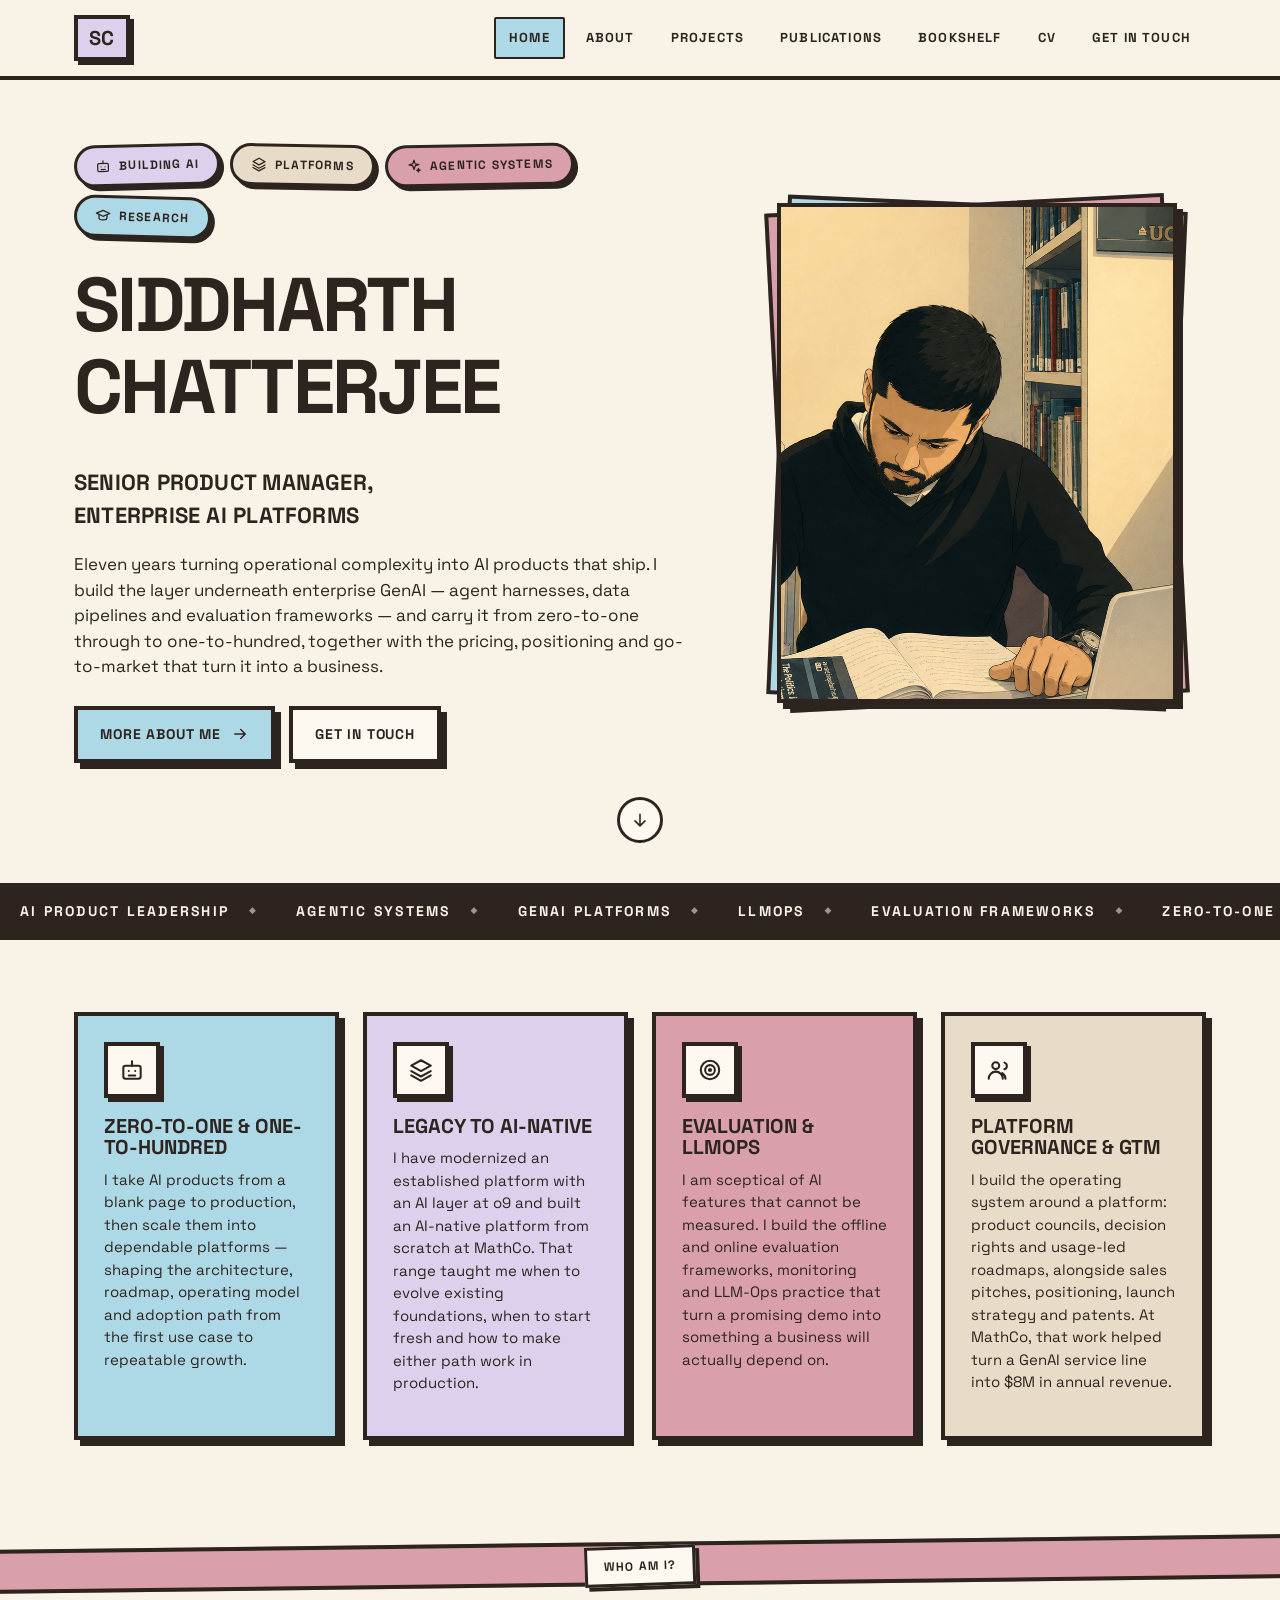
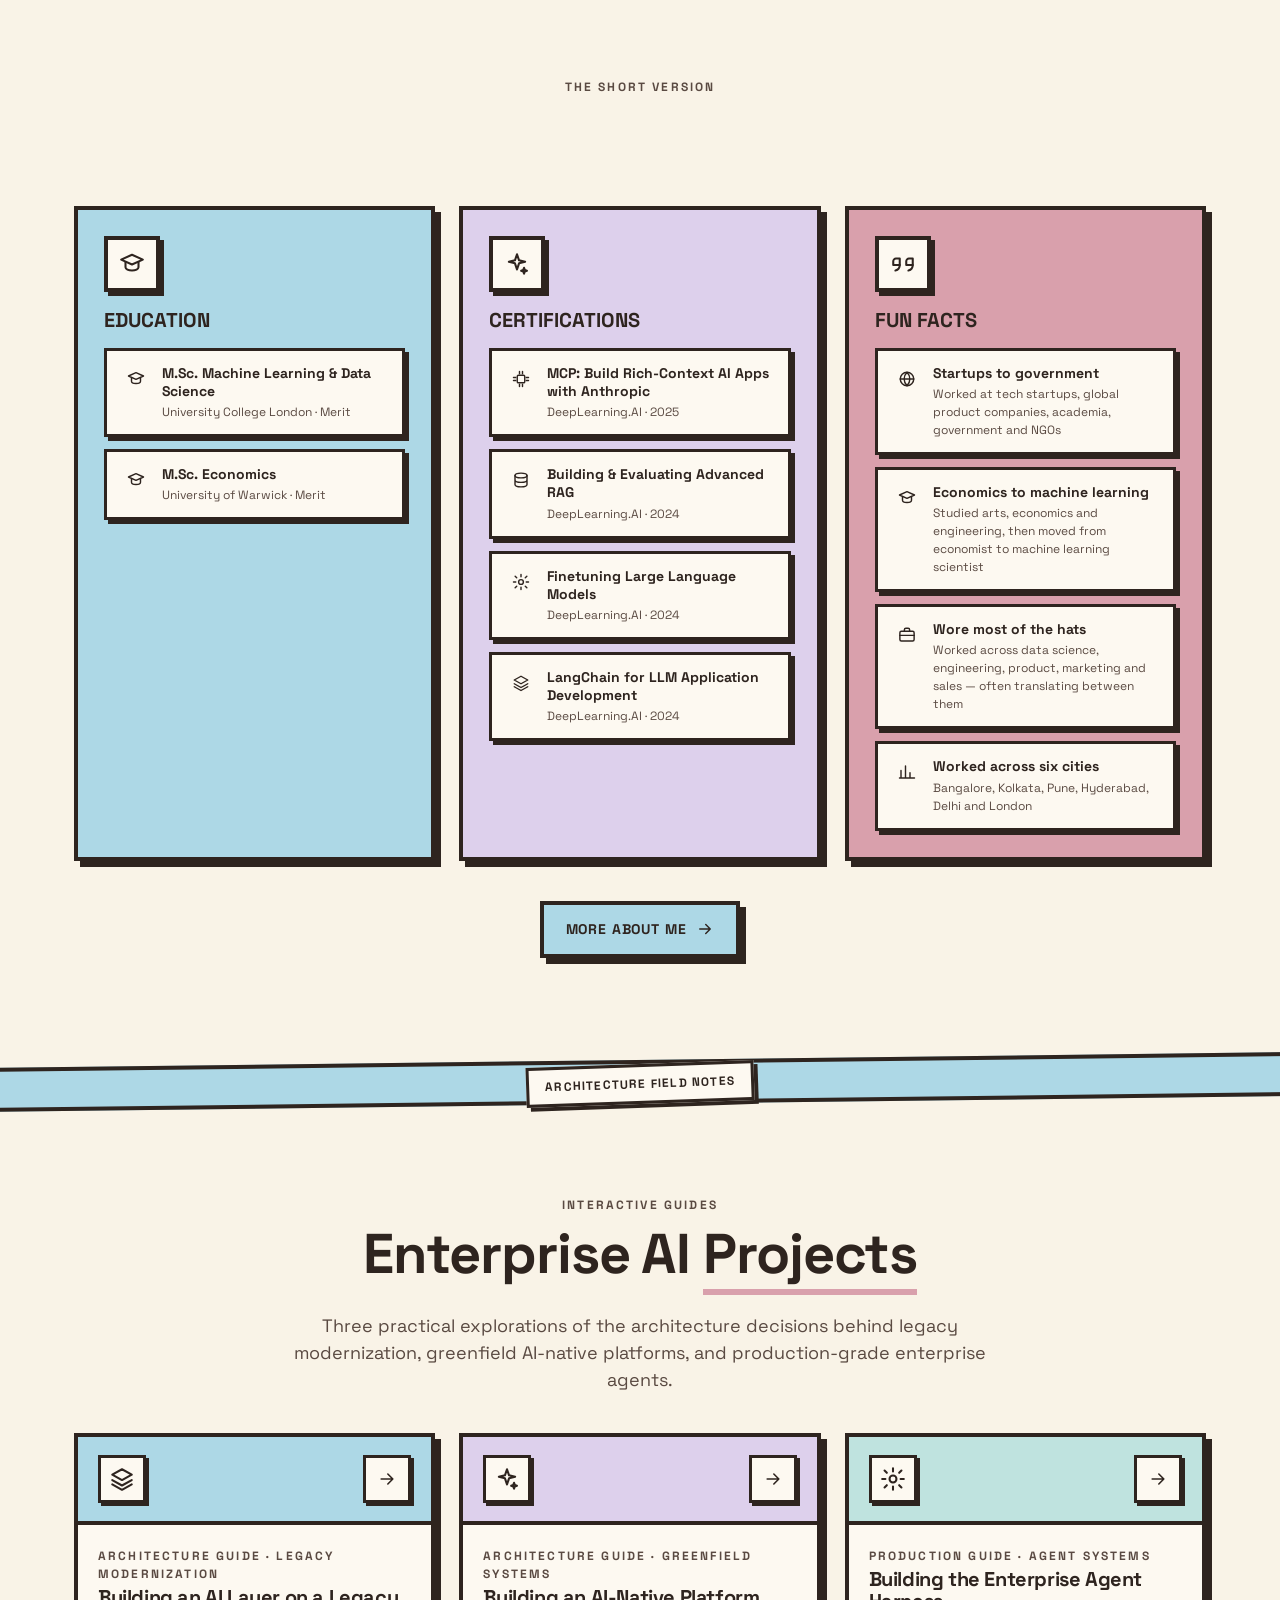
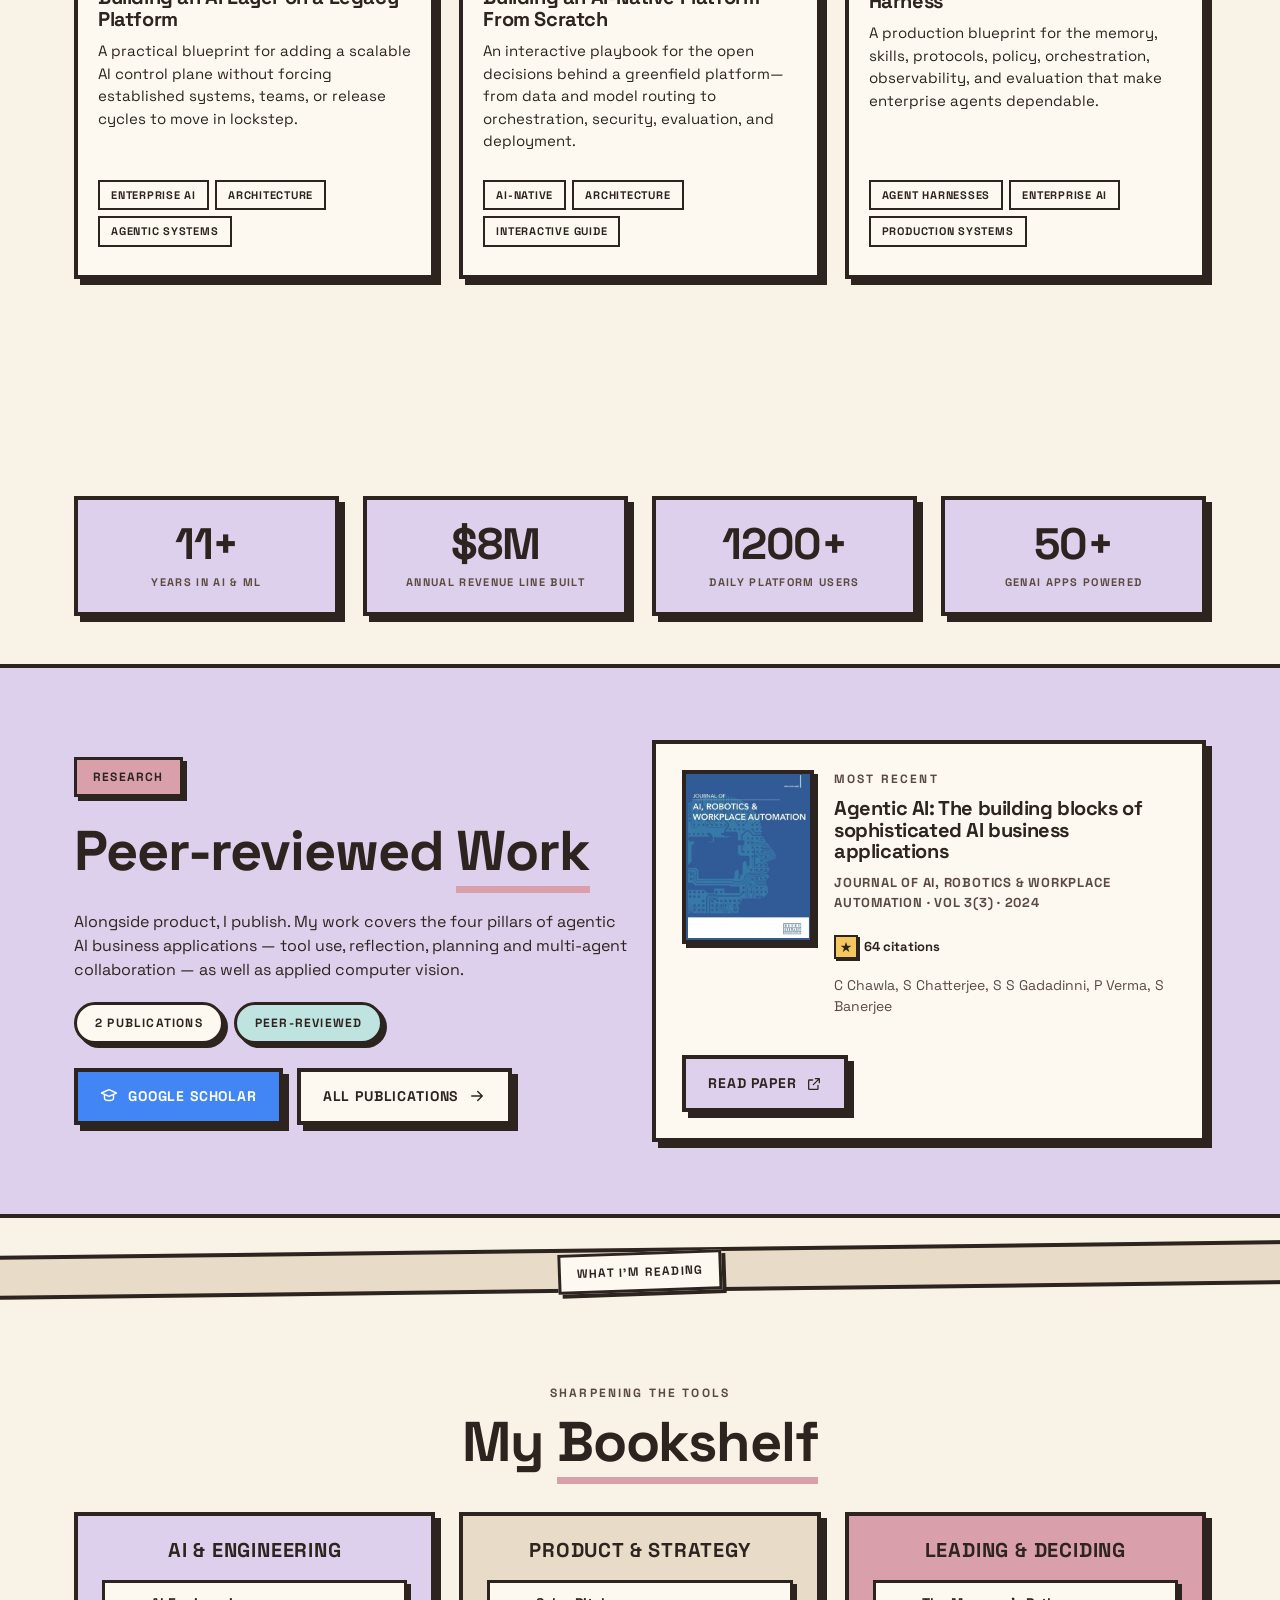
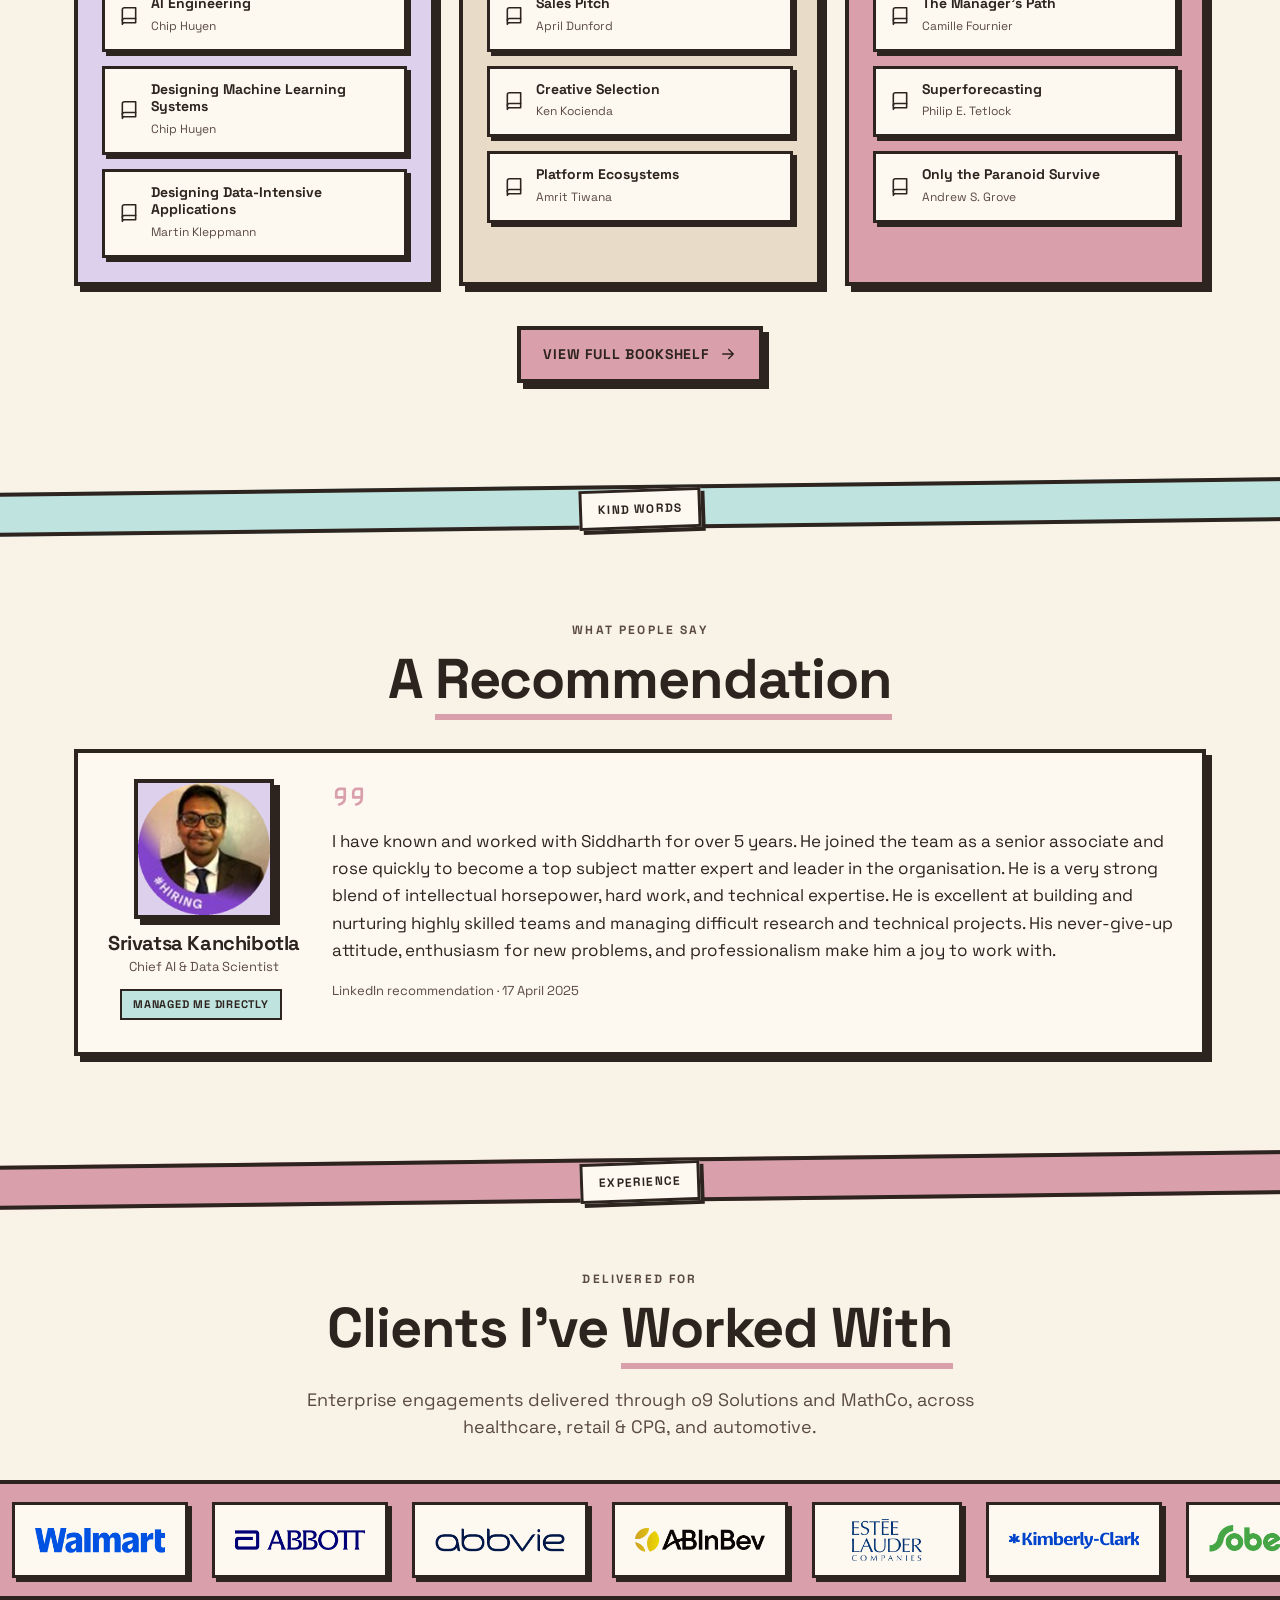
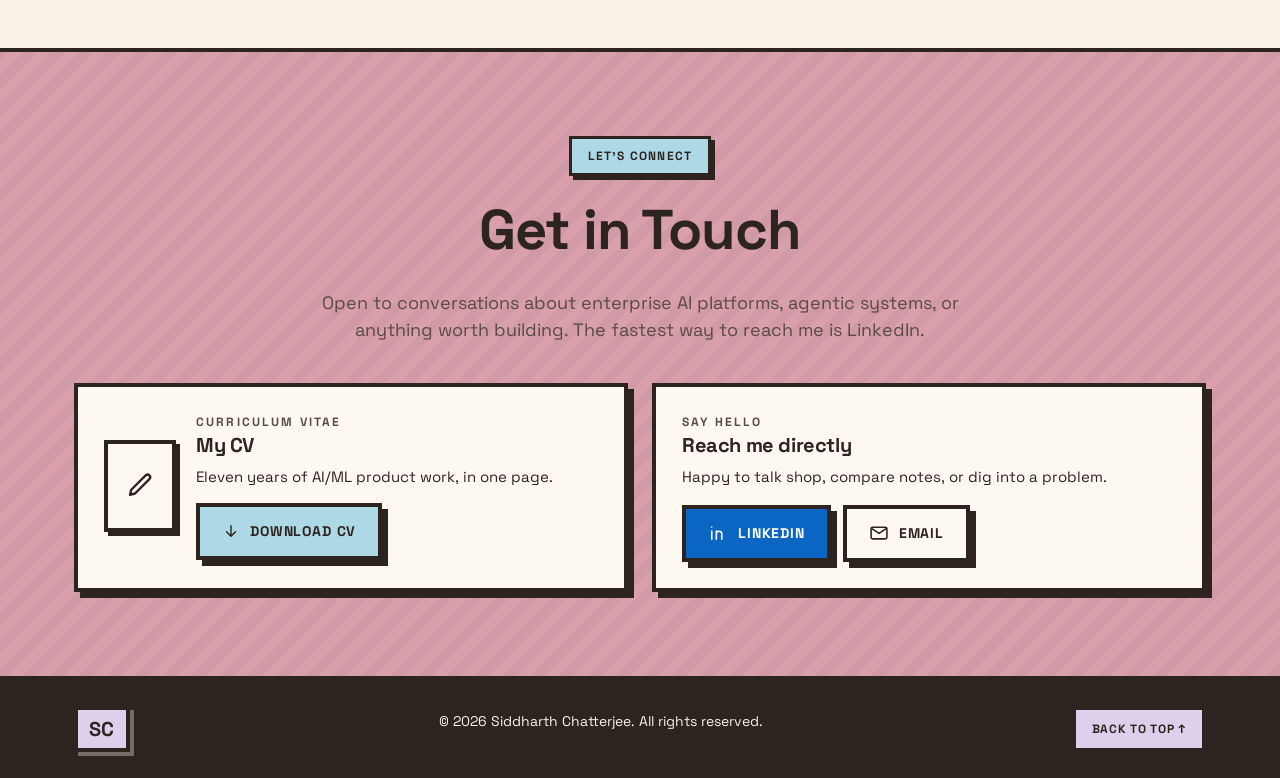
==== index.html @ ebb32935 "Stack focus cards on mobile" ====
<!DOCTYPE html>
<html lang="en">
<head>
<meta charset="utf-8">
<meta name="viewport" content="width=device-width, initial-scale=1">
<title>Siddharth Chatterjee — Senior Product Manager, AI</title>
<meta name="description" content="Senior Product Manager with 11+ years leading AI/ML innovation across healthcare, supply chain, mining and retail. Zero-to-one and one-to-hundred platform delivery.">
<link rel="preconnect" href="https://fonts.googleapis.com">
<link rel="preconnect" href="https://fonts.gstatic.com" crossorigin>
<link href="https://fonts.googleapis.com/css2?family=Space+Grotesk:wght@400;500;700&display=swap" rel="stylesheet">
<link rel="stylesheet" href="assets/css/style.css?v=4">
</head>
<body id="top">
<div data-nav></div>

<main id="main">

  <!-- ============================================================ 1. HERO -->
  <section class="hero wrap">
    <div class="hero__grid">
      <div>
        <div class="hero__pills">
          <span class="pill reveal reveal--left"><i data-icon="bot" data-size="16"></i> Building AI</span>
          <span class="pill reveal reveal--left"><i data-icon="layers" data-size="16"></i> Platforms</span>
          <span class="pill reveal reveal--left"><i data-icon="spark" data-size="16"></i> Agentic Systems</span>
          <span class="pill reveal reveal--left"><i data-icon="cap" data-size="16"></i> Research</span>
        </div>
        <h1 class="h-display reveal">Siddharth<br>Chatterjee</h1>
        <p class="hero__role reveal">
          Senior Product Manager,<br>Enterprise AI Platforms
        </p>
        <p class="hero__summary reveal">
          Eleven years turning operational complexity into AI products that ship. I build the
          layer underneath enterprise GenAI — agent harnesses, data pipelines and evaluation
          frameworks — and carry it from zero-to-one through to one-to-hundred, together with
          the pricing, positioning and go-to-market that turn it into a business.
        </p>
        <div class="hero__cta">
          <a class="btn btn--blue reveal reveal--left" href="about.html">More About Me <i data-icon="arrowRight" data-size="18"></i></a>
          <a class="btn reveal reveal--right" href="#contact">Get in Touch</a>
        </div>
      </div>

      <div class="portrait reveal reveal--zoom">
        <div class="portrait__inner">
          <!-- Drop a photo at assets/img/portrait.jpg and it replaces this panel. -->
          <div class="portrait__fallback" data-portrait="assets/img/portrait.png">
            <b>SC</b>
            <span>Product · AI · Machine Learning</span>
          </div>
        </div>
      </div>
    </div>

    <div class="scroll-cue" aria-hidden="true"><i data-icon="arrowDown" data-size="20"></i></div>
  </section>

  <!-- ================================================ 2. EXPERTISE MARQUEE -->
  <div class="marquee" aria-hidden="true">
    <div class="marquee__track" data-loop>
      <span>AI Product Leadership</span><span>Agentic Systems</span><span>GenAI Platforms</span>
      <span>LLMOps</span><span>Evaluation Frameworks</span><span>Zero-to-One</span>
      <span>Platform Strategy</span><span>Go-To-Market</span><span>Machine Learning</span>
      <span>Enterprise AI</span><span>Team Building</span><span>Applied Research</span>
    </div>
  </div>

  <!-- ================================================== 3. WHAT I FOCUS ON -->
  <section class="section wrap">
    <div class="grid grid-4 focus-grid" id="focus-cards"></div>
  </section>

  <!-- ==================================================== 4. ABOUT PREVIEW -->
  <div class="divider divider--pink">
    <div class="divider__strip"></div>
    <span class="sticker">Who am I?</span>
  </div>

  <section class="section wrap">
    <div class="center mb-4">
      <p class="eyebrow reveal">The short version</p>
      <h2 class="h-1 reveal">My <span class="swash">Background</span></h2>
    </div>
    <div class="grid grid-3" id="about-preview"></div>
    <div class="cta-row mt-4">
      <a class="btn btn--blue reveal" href="about.html">More About Me <i data-icon="arrowRight" data-size="18"></i></a>
    </div>
  </section>

  <!-- ===================================================== 5. FEATURED WORK -->
  <div class="divider divider--blue">
    <div class="divider__strip"></div>
    <span class="sticker">Architecture field notes</span>
  </div>

  <section class="section wrap">
    <div class="center mb-4">
      <p class="eyebrow reveal">Interactive guides</p>
      <h2 class="h-1 reveal">Enterprise AI <span class="swash">Projects</span></h2>
      <p class="lead reveal" style="max-width:58ch;margin-inline:auto">
        Three practical explorations of the architecture decisions behind legacy modernization,
        greenfield AI-native platforms, and production-grade enterprise agents.
      </p>
    </div>
    <div class="grid grid-3" id="project-cards"></div>
    <div class="cta-row mt-4">
      <a class="btn reveal" href="projects.html">View All Projects <i data-icon="arrowRight" data-size="18"></i></a>
    </div>
  </section>

  <!-- ======================================================= 6. KEY METRICS -->
  <section class="section section--tight wrap">
    <div class="grid grid-4" id="metrics"></div>
  </section>

  <!-- ====================================================== 7. PUBLICATIONS -->
  <section class="section panel-lavender" style="border-block:var(--border)">
    <div class="wrap">
      <div class="grid grid-2" style="align-items:center">
        <div>
          <span class="sticker reveal reveal--zoom" style="background:var(--pink)">Research</span>
          <h2 class="h-1 mt-3 reveal">Peer-reviewed <span class="swash">Work</span></h2>
          <p class="reveal">
            Alongside product, I publish. My work covers the four pillars of agentic AI business
            applications — tool use, reflection, planning and multi-agent collaboration — as well
            as applied computer vision.
          </p>
          <div style="display:flex;gap:10px;flex-wrap:wrap;margin:20px 0 24px">
            <span class="pill">2 Publications</span>
            <span class="pill" style="background:var(--aqua)">Peer-reviewed</span>
          </div>
          <div style="display:flex;gap:14px;flex-wrap:wrap">
            <a class="btn btn--scholar reveal reveal--left" data-link="scholar" target="_blank" rel="noopener" href="#">
              <i data-icon="cap" data-size="18"></i> Google Scholar
            </a>
            <a class="btn reveal reveal--right" href="publications.html">All Publications <i data-icon="arrowRight" data-size="18"></i></a>
          </div>
        </div>

        <div class="card reveal reveal--right">
          <div style="display:flex;gap:20px;align-items:flex-start;flex-wrap:wrap">
            <img src="assets/img/publication-agentic-ai.png" loading="lazy"
                 alt="Cover of the Journal of AI, Robotics &amp; Workplace Automation"
                 style="flex:none;width:132px;border:var(--border);box-shadow:var(--shadow-sm)">
            <div style="flex:1;min-width:210px">
              <p class="eyebrow mt-0">Most recent</p>
              <h3 class="h-3">Agentic AI: The building blocks of sophisticated AI business applications</h3>
              <p class="pub__venue">Journal of AI, Robotics &amp; Workplace Automation · Vol 3(3) · 2024</p>
              <a id="agentic-ai-citations" class="pub__citations"
                 data-citations="64"
                 href="https://scholar.google.co.uk/scholar?oi=bibs&amp;hl=en&amp;cites=8375951292462170289"
                 target="_blank" rel="noopener" aria-label="64 citations on Google Scholar">
                <span class="pub__citations-star" aria-hidden="true">&#9733;</span>
                <span class="pub__citations-count">64 citations</span>
              </a>
              <p class="muted mt-2" style="font-size:14px">
                C Chawla, S Chatterjee, S S Gadadinni, P Verma, S Banerjee
              </p>
            </div>
          </div>
          <a class="btn btn--lavender mt-3" href="https://www.ingentaconnect.com/content/hsp/airwa/2024/00000003/00000003/art00001" target="_blank" rel="noopener">
            Read Paper <i data-icon="external" data-size="16"></i>
          </a>
        </div>
      </div>
    </div>
  </section>

  <!-- ======================================================== 8. BOOKSHELF -->
  <div class="divider divider--sand">
    <div class="divider__strip"></div>
    <span class="sticker">What I'm reading</span>
  </div>

  <section class="section wrap">
    <div class="center mb-4">
      <p class="eyebrow reveal">Sharpening the tools</p>
      <h2 class="h-1 reveal">My <span class="swash">Bookshelf</span></h2>
    </div>
    <div class="grid grid-3" id="shelf-preview"></div>
    <div class="cta-row mt-4">
      <a class="btn btn--pink reveal" href="bookshelf.html">View Full Bookshelf <i data-icon="arrowRight" data-size="18"></i></a>
    </div>
  </section>

  <!-- ================================================== 9. RECOMMENDATION -->
  <div class="divider divider--aqua">
    <div class="divider__strip"></div>
    <span class="sticker">Kind words</span>
  </div>

  <section class="section wrap">
    <div class="center mb-4">
      <p class="eyebrow reveal">What people say</p>
      <h2 class="h-1 reveal">A <span class="swash">Recommendation</span></h2>
    </div>

    <div class="card panel-canvas reveal">
      <div class="rec">
        <div class="rec__person">
          <div class="rec__photo">
            <img src="assets/img/srivatsa.png" alt="Srivatsa Kanchibotla" loading="lazy">
          </div>
          <h3 class="h-3" style="margin-bottom:2px">Srivatsa Kanchibotla</h3>
          <p class="muted mt-0" style="font-size:13px">Chief AI &amp; Data Scientist</p>
          <span class="tag" style="background:var(--aqua)">Managed me directly</span>
        </div>

        <div>
          <div class="rec__mark" style="margin-bottom:8px"><i data-icon="quote" data-size="34"></i></div>
          <p class="rec__quote">
            I have known and worked with Siddharth for over 5 years. He joined the team as a senior
            associate and rose quickly to become a top subject matter expert and leader in the
            organisation. He is a very strong blend of intellectual horsepower, hard work, and
            technical expertise. He is excellent at building and nurturing highly skilled teams and
            managing difficult research and technical projects. His never-give-up attitude,
            enthusiasm for new problems, and professionalism make him a joy to work with.
          </p>
          <p class="muted mt-2" style="font-size:13px;margin-bottom:0">
            LinkedIn recommendation · 17 April 2025
          </p>
        </div>
      </div>
    </div>
  </section>

  <!-- ========================================================== 10. CLIENTS -->
  <div class="divider divider--pink">
    <div class="divider__strip"></div>
    <span class="sticker">Experience</span>
  </div>

  <section class="section section--tight">
    <div class="center mb-4 wrap">
      <p class="eyebrow reveal">Delivered for</p>
      <h2 class="h-1 reveal">Clients I've <span class="swash">Worked With</span></h2>
      <p class="lead reveal" style="max-width:56ch;margin-inline:auto">
        Enterprise engagements delivered through o9 Solutions and MathCo, across healthcare,
        retail &amp; CPG, and automotive.
      </p>
    </div>

    <div class="brand-band brand-band--pink brand-band--rev">
      <div class="brand-band__track" id="clients-a" data-loop></div>
    </div>
  </section>

</main>

<div data-contact></div>
<div data-footer></div>

<script src="assets/js/data.js"></script>
<script src="assets/js/site.js"></script>
<script src="assets/js/home.js?v=3"></script>
</body>
</html>
---- assets/css/style.css ----
/* ============================================================================
   SIDDHARTH CHATTERJEE — personal site
   Design language: warm editorial neo-brutalism.
   4px borders, hard offset shadows, pastel panels, Space Grotesk.
   ========================================================================= */

/* ---------------------------------------------------------------- tokens */
:root {
  --canvas:    #F9F3E7;
  --canvas-2:  #FDF9F1;
  --ink:       #2E241F;
  --ink-soft:  #5A4A42;
  --blue:      #ADD8E6;
  --pink:      #D9A0AC;
  --lavender:  #DDD0EC;
  --aqua:      #BFE3DF;
  --sand:      #E8DCC8;
  --linkedin:  #0A66C2;
  --scholar:   #4285F4;
  --github:    #24292F;

  --bd:        4px;
  --border:    var(--bd) solid var(--ink);
  --shadow:    6px 6px 0 var(--ink);
  --shadow-sm: 4px 4px 0 var(--ink);
  --shadow-lg: 10px 10px 0 var(--ink);

  --nav-h:     80px;
  --wrap:      1180px;
  --ease:      cubic-bezier(0.2, 0.8, 0.3, 1);
}

/* ------------------------------------------------------------------ base */
*, *::before, *::after { box-sizing: border-box; }

html { scroll-behavior: smooth; scroll-padding-top: calc(var(--nav-h) + 16px); }

body {
  margin: 0;
  background: var(--canvas);
  color: var(--ink);
  font-family: "Space Grotesk", "Segoe UI", system-ui, -apple-system, sans-serif;
  font-size: 16px;
  line-height: 1.5;
  -webkit-font-smoothing: antialiased;
  overflow-x: hidden;
}

h1, h2, h3, h4 { margin: 0 0 .5em; line-height: 1.08; letter-spacing: -0.02em; }
p  { margin: 0 0 1em; }
a  { color: inherit; }
img { max-width: 100%; display: block; }
ul { margin: 0; padding-left: 1.15em; }
li { margin-bottom: .45em; }

.wrap { max-width: var(--wrap); margin-inline: auto; padding-inline: 24px; }
.section { padding-block: 72px; position: relative; }
.section--tight { padding-block: 48px; }

.skip-link {
  position: absolute; left: 16px; top: -80px; z-index: 200;
  background: var(--blue); border: var(--border); box-shadow: var(--shadow-sm);
  padding: 10px 18px; font-weight: 700; text-decoration: none;
  transition: top .2s var(--ease);
}
.skip-link:focus { top: 12px; }

:focus-visible { outline: 3px solid var(--ink); outline-offset: 3px; }

/* --------------------------------------------------------------- surfaces
   Doubled selectors (.panel-x.panel-x) so these win against component rules
   like `.card`, which are declared later in the file with equal specificity. */
.panel-blue.panel-blue         { background: var(--blue); }
.panel-pink.panel-pink         { background: var(--pink); }
.panel-lavender.panel-lavender { background: var(--lavender); }
.panel-aqua.panel-aqua         { background: var(--aqua); }
.panel-sand.panel-sand         { background: var(--sand); }
.panel-canvas.panel-canvas     { background: var(--canvas-2); }
.panel-ink.panel-ink           { background: var(--ink); color: var(--canvas); }

/* full-bleed tinted bands */
.band { position: relative; }
.band::before {
  content: ""; position: absolute; inset: 0; z-index: -1;
}

/* ------------------------------------------------------------------- nav */
.nav {
  position: fixed; inset: 0 0 auto 0; z-index: 100;
  height: var(--nav-h);
  background: var(--canvas);
  border-bottom: var(--border);
  display: flex; align-items: center;
}
.nav__inner {
  max-width: var(--wrap); margin-inline: auto; padding-inline: 24px;
  width: 100%; display: flex; align-items: center; justify-content: space-between; gap: 24px;
}
.monogram {
  display: grid; place-items: center;
  width: 56px; height: 46px; flex: none;
  background: var(--lavender); border: var(--border); box-shadow: var(--shadow-sm);
  font-weight: 700; font-size: 20px; letter-spacing: .04em; text-decoration: none;
  transition: transform .15s var(--ease), box-shadow .15s var(--ease);
}
.monogram:hover { transform: translate(-2px, -2px); box-shadow: 7px 7px 0 var(--ink); }

.nav__links { display: flex; align-items: center; gap: 6px; }
.nav__links a {
  text-decoration: none; font-size: 13px; font-weight: 700;
  letter-spacing: .09em; text-transform: uppercase;
  padding: 9px 13px; border: 2px solid transparent; border-radius: 2px;
  transition: background .15s var(--ease), border-color .15s var(--ease);
  white-space: nowrap;
}
.nav__links a:hover,
.nav__links a[aria-current="page"] { background: var(--blue); border-color: var(--ink); }

.nav__toggle {
  display: none; align-items: center; gap: 8px;
  background: var(--canvas); border: var(--border); box-shadow: var(--shadow-sm);
  font: inherit; font-weight: 700; font-size: 12px; letter-spacing: .08em;
  text-transform: uppercase; padding: 10px 14px; cursor: pointer;
}
.nav__toggle:active { transform: translate(2px, 2px); box-shadow: none; }

.nav__drawer {
  display: none;
  position: fixed; top: var(--nav-h); left: 0; right: 0; z-index: 99;
  background: var(--canvas); border-bottom: var(--border);
  padding: 12px 24px 20px;
}
.nav__drawer.is-open { display: block; }
.nav__drawer a {
  display: block; text-decoration: none; font-weight: 700; font-size: 15px;
  letter-spacing: .08em; text-transform: uppercase;
  padding: 13px 12px; border-bottom: 2px solid rgba(46,36,31,.15);
}
.nav__drawer a:last-child { border-bottom: 0; }

body { padding-top: var(--nav-h); }

/* -------------------------------------------------------------- components */

/* Brutal card */
.card {
  background: var(--canvas-2);
  border: var(--border);
  box-shadow: var(--shadow);
  padding: 26px;
  transition: transform .18s var(--ease), box-shadow .18s var(--ease);
}
a.card, .card--link { text-decoration: none; display: block; }
.card--hover:hover, a.card:hover {
  transform: translate(-3px, -3px);
  box-shadow: var(--shadow-lg);
}

/* Brutal button */
.btn {
  display: inline-flex; align-items: center; gap: 10px;
  font: inherit; font-weight: 700; font-size: 14px;
  letter-spacing: .06em; text-transform: uppercase; text-decoration: none;
  padding: 14px 22px; cursor: pointer;
  background: var(--canvas-2); color: var(--ink);
  border: var(--border); box-shadow: var(--shadow);
  transition: transform .15s var(--ease), box-shadow .15s var(--ease), gap .15s var(--ease);
}
.btn:hover  { transform: translate(-3px, -3px); box-shadow: var(--shadow-lg); gap: 16px; }
.btn:active { transform: translate(3px, 3px);  box-shadow: none; }
.btn--blue     { background: var(--blue); }
.btn--pink     { background: var(--pink); }
.btn--lavender { background: var(--lavender); }
.btn--aqua     { background: var(--aqua); }
.btn--linkedin { background: var(--linkedin); color: #fff; }
.btn--scholar  { background: var(--scholar);  color: #fff; }
.btn--ink      { background: var(--ink);      color: var(--canvas); }
.btn--sq { padding: 14px; }

/* Sticker / pill */
.pill {
  display: inline-flex; align-items: center; gap: 8px;
  padding: 9px 18px; border-radius: 999px;
  background: var(--canvas-2); border: 3px solid var(--ink);
  box-shadow: var(--shadow-sm);
  font-size: 12px; font-weight: 700; letter-spacing: .1em; text-transform: uppercase;
}
.sticker {
  display: inline-flex; align-items: center; gap: 8px;
  padding: 8px 16px;
  background: var(--blue); border: 3px solid var(--ink); box-shadow: var(--shadow-sm);
  font-size: 12px; font-weight: 700; letter-spacing: .1em; text-transform: uppercase;
  transform: rotate(-2deg);
}

/* Tag */
.tag {
  display: inline-block; padding: 5px 11px; margin: 0 6px 6px 0;
  background: var(--canvas-2); border: 2px solid var(--ink);
  font-size: 11px; font-weight: 700; letter-spacing: .07em; text-transform: uppercase;
}

/* Eyebrow + section heading */
.eyebrow {
  font-size: 12px; font-weight: 700; letter-spacing: .18em;
  text-transform: uppercase; color: var(--ink-soft); margin-bottom: 10px;
}
.h-display { font-size: clamp(38px, 7vw, 76px); font-weight: 700; text-transform: uppercase; letter-spacing: -0.035em; }
.h-1 { font-size: clamp(34px, 5.4vw, 56px); font-weight: 700; }
.h-2 { font-size: clamp(26px, 3.6vw, 40px); font-weight: 700; }
.h-3 { font-size: 20px; font-weight: 700; }
.lead { font-size: 18px; color: var(--ink-soft); }

.swash { position: relative; display: inline; }
.swash::after {
  content: ""; position: absolute; left: 0; right: 0; bottom: -.12em; height: .12em;
  background: var(--pink);
}

/* Numbered section header, e.g. [01] Who I Am */
.numbered { display: flex; align-items: center; gap: 16px; margin-bottom: 22px; }
.numbered__n {
  display: grid; place-items: center; flex: none;
  width: 60px; height: 54px;
  background: var(--blue); border: var(--border); box-shadow: var(--shadow-sm);
  font-size: 24px; font-weight: 700;
}

/* Icon tile */
.icon-tile {
  display: grid; place-items: center; flex: none;
  width: 56px; height: 56px; margin-bottom: 18px;
  background: var(--canvas-2); border: var(--border); box-shadow: var(--shadow-sm);
}
.icon-tile svg { width: 26px; height: 26px; }

/* Metric tile */
.metric {
  text-align: center; padding: 22px 16px;
  background: var(--lavender); border: var(--border); box-shadow: var(--shadow);
}
.metric__n { font-size: clamp(30px, 4vw, 44px); font-weight: 700; line-height: 1; letter-spacing: -.03em; }
.metric__l { margin-top: 8px; font-size: 11px; font-weight: 700; letter-spacing: .12em; text-transform: uppercase; color: var(--ink-soft); }

/* Divider band with centred sticker */
.divider { position: relative; height: 78px; margin-block: 8px; }
.divider__strip {
  position: absolute; left: -4%; right: -4%; top: 22px; height: 44px;
  background: var(--pink); border-block: var(--border);
  transform: rotate(-0.7deg);
}
.divider--blue     .divider__strip { background: var(--blue); }
.divider--lavender .divider__strip { background: var(--lavender); }
.divider--aqua     .divider__strip { background: var(--aqua); }
.divider--sand     .divider__strip { background: var(--sand); }
.divider .sticker {
  position: absolute; left: 50%; top: 26px; transform: translateX(-50%) rotate(-2deg);
  background: var(--canvas-2); white-space: nowrap;
}

/* Grids. `min-width: 0` lets 1fr tracks shrink below their content's
   min-content width, which is what stops long titles forcing a sideways
   scrollbar on narrow screens. */
.grid { display: grid; gap: 24px; }
.grid > *, .shelf-grid > * { min-width: 0; }
.grid-2 { grid-template-columns: repeat(2, 1fr); }
.grid-3 { grid-template-columns: repeat(3, 1fr); }
.grid-4 { grid-template-columns: repeat(4, 1fr); }
.grid-5 { grid-template-columns: repeat(5, 1fr); }

/* Page-top banner used on inner pages */
.page-banner {
  background: var(--blue); border: var(--border); box-shadow: var(--shadow);
  padding: 34px 34px 38px;
}
.back-link {
  display: inline-flex; align-items: center; gap: 9px;
  text-decoration: none; font-weight: 700; font-size: 14px;
  margin-bottom: 22px;
}
.back-link:hover { text-decoration: underline; }

/* ---------------------------------------------------------------- marquee */
.marquee {
  overflow: hidden; border-block: var(--border);
  background: var(--ink); color: var(--canvas);
  padding-block: 14px;
}
.marquee__track { display: flex; width: max-content; animation: marquee 34s linear infinite; }
.marquee__track > span {
  display: inline-flex; align-items: center; gap: 20px;
  padding-inline: 20px; white-space: nowrap;
  font-size: 14px; font-weight: 700; letter-spacing: .16em; text-transform: uppercase;
}
.marquee__track > span::after { content: "◆"; font-size: 9px; opacity: .55; letter-spacing: 0; }

.brand-row { overflow: hidden; padding-block: 10px; }
.brand-row__track { display: flex; width: max-content; animation: marquee 42s linear infinite; }
.brand-row--rev .brand-row__track { animation-direction: reverse; }
.brand-row__track > span {
  padding-inline: 26px; white-space: nowrap;
  font-size: clamp(30px, 5vw, 58px); font-weight: 700; letter-spacing: -.03em;
  color: rgba(46, 36, 31, .28);
  transition: color .2s var(--ease);
}
.brand-row__track > span:hover { color: var(--ink); }

@keyframes marquee { from { transform: translateX(0); } to { transform: translateX(-50%); } }
@keyframes float   { 0%,100% { transform: translateY(0); } 50% { transform: translateY(-10px); } }
@keyframes wiggle  { 0%,100% { transform: rotate(-3deg); } 50% { transform: rotate(3deg); } }

.is-floating { animation: float 3.2s ease-in-out infinite; }
.is-wiggling { animation: wiggle 2.6s ease-in-out infinite; }

/* ------------------------------------------------------------ scroll reveal */
.reveal { opacity: 0; transform: translateY(30px); transition: opacity .6s var(--ease), transform .6s var(--ease); }
.reveal--left  { transform: translateX(-30px); }
.reveal--right { transform: translateX(30px); }
.reveal--zoom  { transform: scale(.86); }
.reveal.is-in  { opacity: 1; transform: none; }

@media (prefers-reduced-motion: reduce) {
  .reveal { opacity: 1; transform: none; transition: none; }
  .marquee__track, .brand-row__track, .is-floating, .is-wiggling { animation: none; }
  html { scroll-behavior: auto; }
}

/* ------------------------------------------------------------------- hero */
.hero { padding-block: 64px 40px; position: relative; }
.hero__grid { display: grid; grid-template-columns: 1.15fr .85fr; gap: 56px; align-items: center; }
.hero__pills { display: flex; flex-wrap: wrap; gap: 10px; margin-bottom: 26px; }
.hero__pills .pill:nth-child(1) { background: var(--lavender); transform: rotate(-1.5deg); }
.hero__pills .pill:nth-child(2) { background: var(--sand);     transform: rotate(1deg); }
.hero__pills .pill:nth-child(3) { background: var(--pink);     transform: rotate(-1deg); }
.hero__pills .pill:nth-child(4) { background: var(--blue);     transform: rotate(1.5deg); }
.hero__role {
  font-size: clamp(16px, 2.1vw, 22px); font-weight: 700;
  letter-spacing: .01em; text-transform: uppercase; margin: 4px 0 20px;
}
.hero__summary { font-size: 17px; max-width: 56ch; }
.hero__cta { display: flex; flex-wrap: wrap; gap: 14px; margin-top: 26px; }

/* layered portrait frame */
.portrait { position: relative; max-width: 400px; margin-inline: auto; width: 100%; }
.portrait::before,
.portrait::after {
  content: ""; position: absolute; inset: 0; border: var(--border);
}
.portrait::before { background: var(--pink); transform: rotate(-3deg); }
.portrait::after  { background: var(--blue); transform: rotate(2.5deg); }
.portrait__inner {
  position: relative; z-index: 1;
  border: var(--border); box-shadow: var(--shadow);
  background: var(--canvas-2); overflow: hidden;
  aspect-ratio: 4 / 5;
}
.portrait__inner img { width: 100%; height: 100%; object-fit: cover; }
.portrait--sm { max-width: 240px; }

.about-hero { grid-template-columns: 1.4fr .6fr; align-items: center; }
@media (max-width: 700px) {
  .about-hero { grid-template-columns: 1fr; }
  .about-hero .portrait--sm { order: -1; }
}
.portrait__fallback {
  position: absolute; inset: 0; display: grid; place-content: center; text-align: center; gap: 6px;
  background:
    repeating-linear-gradient(45deg, rgba(46,36,31,.045) 0 12px, transparent 12px 24px),
    var(--canvas-2);
}
.portrait__fallback b { font-size: clamp(64px, 12vw, 104px); letter-spacing: -.05em; line-height: .9; }
.portrait__fallback span { font-size: 11px; font-weight: 700; letter-spacing: .22em; text-transform: uppercase; color: var(--ink-soft); }

.scroll-cue {
  display: grid; place-items: center; width: 46px; height: 46px; margin: 34px auto 0;
  border: 3px solid var(--ink); border-radius: 50%; background: var(--canvas-2);
  animation: float 2.4s ease-in-out infinite;
}

/* --------------------------------------------------------------- timeline */
.timeline { border: var(--border); box-shadow: var(--shadow); background: var(--canvas-2); }
.tl-item + .tl-item { border-top: var(--border); }
.tl-head {
  width: 100%; display: flex; align-items: center; justify-content: space-between; gap: 16px;
  background: transparent; border: 0; cursor: pointer; font: inherit; text-align: left;
  padding: 20px 24px;
  transition: background .15s var(--ease);
}
.tl-head:hover { background: var(--sand); }
.tl-head__year { font-size: 20px; font-weight: 700; letter-spacing: -.01em; }
.tl-head__role { font-size: 13px; font-weight: 700; letter-spacing: .08em; text-transform: uppercase; color: var(--ink-soft); }
.tl-head__chev { transition: transform .25s var(--ease); flex: none; }
.tl-head[aria-expanded="true"] { background: var(--blue); }
.tl-head[aria-expanded="true"] .tl-head__chev { transform: rotate(180deg); }
.tl-body { display: none; padding: 4px 24px 24px; }
.tl-body.is-open { display: block; }
.tl-body ul { padding-left: 1.1em; }

/* Boxed timeline events inside an expanded period — a connecting line with a
   dot per entry, each entry rendered as its own bordered card. */
.tl-events {
  list-style: none; margin: 6px 0 0; padding-left: 30px;
  position: relative;
}
.tl-events::before {
  content: ""; position: absolute; left: 9px; top: 6px; bottom: 6px; width: 2px;
  background: rgba(46, 36, 31, .22);
}
.tl-event { position: relative; margin-bottom: 14px; }
.tl-event:last-child { margin-bottom: 0; }
.tl-event::before {
  content: ""; position: absolute; left: -30px; top: 24px;
  width: 12px; height: 12px; border-radius: 50%;
  background: var(--ink); border: 3px solid var(--canvas-2);
  box-shadow: 0 0 0 2px var(--ink);
}
.tl-event__box {
  display: flex; align-items: flex-start; gap: 14px;
  background: var(--canvas-2); border: var(--border); box-shadow: var(--shadow-sm);
  padding: 14px 18px;
  transition: transform .15s var(--ease), box-shadow .15s var(--ease);
}
.tl-event__box:hover { transform: translate(-2px, -2px); box-shadow: var(--shadow); }
.tl-event__icon {
  display: grid; place-items: center; flex: none;
  width: 34px; height: 34px;
  background: var(--blue); border: 2px solid var(--ink);
}
.tl-event__icon svg { width: 18px; height: 18px; }
.tl-event__text { font-size: 15px; padding-top: 4px; }

@media (max-width: 620px) {
  .tl-events { padding-left: 24px; }
  .tl-event::before { left: -24px; }
  .tl-event__box { padding: 12px 14px; gap: 10px; }
}

/* -------------------------------------------------------------- bookshelf */
.shelf-grid { display: grid; grid-template-columns: repeat(5, 1fr); gap: 22px; }
.book {
  display: block; text-decoration: none;
  border: var(--border); box-shadow: var(--shadow-sm); background: var(--canvas-2);
  transition: transform .18s var(--ease), box-shadow .18s var(--ease);
}
.book:hover { transform: translate(-3px, -3px); box-shadow: var(--shadow); }
.book__cover { position: relative; aspect-ratio: 2 / 3; border-bottom: var(--border); overflow: hidden; }
/* The cover image overlays the typographic fallback; if it 404s it is removed
   from the DOM and the fallback shows through. */
.book__cover img { position: absolute; inset: 0; z-index: 1; width: 100%; height: 100%; object-fit: cover; }
.book__cover--fallback {
  display: grid; align-content: space-between; gap: 8px; padding: 16px;
  background: linear-gradient(160deg, var(--lavender), var(--blue));
}
.book__cover--fallback .bt { font-size: 15px; font-weight: 700; line-height: 1.2; }
.book__cover--fallback .ba { font-size: 11px; font-weight: 700; letter-spacing: .1em; text-transform: uppercase; opacity: .7; }
.book__meta { padding: 12px 14px; background: var(--canvas-2); }
.book__meta b { display: block; font-size: 13px; line-height: 1.3; }
.book__meta span { display: block; margin-top: 3px; font-size: 12px; color: var(--ink-soft); }

/* homepage bookshelf preview */
.shelf-col { border: var(--border); box-shadow: var(--shadow); padding: 24px; }
.shelf-col h3 { text-align: center; text-transform: uppercase; letter-spacing: .04em; font-size: 20px; margin-bottom: 18px; }
.shelf-row {
  display: flex; align-items: center; gap: 12px;
  background: var(--canvas-2); border: 3px solid var(--ink); box-shadow: var(--shadow-sm);
  padding: 12px 14px; margin-bottom: 14px;
}
.shelf-row:last-child { margin-bottom: 0; }
.shelf-row b { display: block; font-size: 14px; line-height: 1.25; }
.shelf-row span { font-size: 12px; color: var(--ink-soft); }
.shelf-row svg { flex: none; }

/* ------------------------------------------------------------ publications */
.pub {
  display: grid; grid-template-columns: 64px 1fr; gap: 20px; align-items: start;
}
.pub__year {
  display: grid; place-items: center; height: 56px;
  background: var(--aqua); border: var(--border); box-shadow: var(--shadow-sm);
  font-size: 15px; font-weight: 700;
}
.pub--with-cover { grid-template-columns: 132px 1fr; }
.pub__cover {
  width: 132px; border: var(--border); box-shadow: var(--shadow-sm);
}
.pub__venue { font-size: 13px; font-weight: 700; letter-spacing: .06em; text-transform: uppercase; color: var(--ink-soft); }
.pub__citations {
  display: inline-flex; align-items: center; gap: 6px; margin-top: 10px;
  color: var(--ink); font-size: 13px; font-weight: 700; text-decoration: none;
}
.pub__citations-star {
  display: grid; place-items: center; width: 24px; height: 24px;
  border: 2px solid var(--ink); background: #f3c95f; box-shadow: 2px 2px 0 var(--ink);
  font-size: 14px; line-height: 1;
}
.pub__citations:hover .pub__citations-count { text-decoration: underline; text-underline-offset: 3px; }

/* ------------------------------------------------- background mini-cards */
/* Each fact is its own bordered sub-card rather than a bullet in a list. */
.mini {
  display: flex; align-items: flex-start; gap: 12px;
  background: var(--canvas-2); border: 3px solid var(--ink); box-shadow: var(--shadow-sm);
  padding: 13px 15px; margin-bottom: 12px;
  transition: transform .15s var(--ease), box-shadow .15s var(--ease);
}
.mini:last-child { margin-bottom: 0; }
.mini:hover { transform: translate(-2px, -2px); box-shadow: var(--shadow); }
.mini__icon { flex: none; display: grid; place-items: center; width: 28px; height: 28px; margin-top: 1px; }
.mini__body { min-width: 0; }
.mini__body b { display: block; font-size: 14px; line-height: 1.3; }
.mini__body span { display: block; margin-top: 3px; font-size: 12px; color: var(--ink-soft); }

/* ------------------------------------------------- project card w/ header */
.proj {
  display: flex; flex-direction: column; text-decoration: none;
  background: var(--canvas-2); border: var(--border); box-shadow: var(--shadow);
  transition: transform .18s var(--ease), box-shadow .18s var(--ease);
}
.proj:hover { transform: translate(-3px, -3px); box-shadow: var(--shadow-lg); }
.proj__head {
  display: flex; align-items: center; justify-content: space-between; gap: 16px;
  padding: 18px 20px; border-bottom: var(--border);
}
.proj__head .icon-tile,
.proj__head .arrow-tile {
  margin-bottom: 0; width: 48px; height: 48px;
  background: var(--canvas-2); border: 3px solid var(--ink); box-shadow: 3px 3px 0 var(--ink);
}
.proj__head .arrow-tile { display: grid; place-items: center; flex: none; }
.proj:hover .arrow-tile { transform: translate(2px, 0); }
.arrow-tile { transition: transform .18s var(--ease); }
.proj__body { padding: 22px 20px; flex: 1; display: flex; flex-direction: column; }
.proj__body h3 { transition: text-decoration-color .15s var(--ease); }
.proj:hover .proj__body h3 { text-decoration: underline; text-underline-offset: 4px; }
.proj__tags { margin-top: auto; padding-top: 12px; }

/* ---------------------------------------------------------- brands band */
.brand-band { border-block: var(--border); padding-block: 18px; overflow: hidden; }
.brand-band--pink     { background: var(--pink); }
.brand-band--sand     { background: var(--sand); }
.brand-band__track { display: flex; width: max-content; align-items: center; animation: marquee 46s linear infinite; }
.brand-band--rev .brand-band__track { animation-direction: reverse; }
.brand-logo {
  display: flex; align-items: center; justify-content: center; gap: 10px;
  flex: none; margin-inline: 12px; padding: 12px 20px; height: 76px; min-width: 150px;
  background: var(--canvas-2); border: 3px solid var(--ink); box-shadow: var(--shadow-sm);
}
.brand-logo img { max-height: 42px; max-width: 130px; width: auto; height: auto; object-fit: contain; }
.brand-logo span {
  font-size: 16px; font-weight: 700; letter-spacing: .02em; text-align: center;
  text-transform: uppercase; line-height: 1.15;
}

/* ------------------------------------------------------- recommendation */
.rec { display: grid; grid-template-columns: 200px 1fr; gap: 28px; align-items: start; }
.rec__person { text-align: center; }
.rec__photo {
  width: 140px; height: 140px; margin: 0 auto 14px;
  border: var(--border); box-shadow: var(--shadow); overflow: hidden;
  background: var(--lavender);
}
.rec__photo img { width: 100%; height: 100%; object-fit: cover; }
.rec__quote { font-size: 17px; line-height: 1.6; }
.rec__mark { color: var(--pink); }

/* --------------------------------------------------------------- CV card */
.cv-card { display: flex; align-items: center; gap: 20px; flex-wrap: wrap; text-align: left; }
.cv-card__doc {
  flex: none; display: grid; place-items: center; width: 72px; height: 92px;
  background: var(--canvas-2); border: var(--border); box-shadow: var(--shadow-sm);
}

/* --------------------------------------------------------------- contact */
.contact {
  border-top: var(--border);
  background:
    repeating-linear-gradient(-45deg, rgba(46,36,31,.05) 0 10px, transparent 10px 20px),
    var(--pink);
  text-align: center; padding-block: 84px;
}
.contact__actions { display: flex; flex-wrap: wrap; align-items: center; justify-content: center; gap: 16px; margin-top: 30px; }

/* ---------------------------------------------------------------- footer */
.footer {
  background: var(--ink); color: var(--canvas);
  border-top: var(--border);
  padding-block: 26px;
}
.footer__inner { display: flex; align-items: center; justify-content: space-between; gap: 20px; flex-wrap: wrap; }
.footer .monogram { background: var(--lavender); color: var(--ink); box-shadow: 4px 4px 0 rgba(249,243,231,.35); }
.footer__note { font-size: 14px; }
.footer a.btn { padding: 10px 16px; font-size: 12px; }

/* ------------------------------------------------------------- utilities */
.center { text-align: center; }
.mt-0 { margin-top: 0; }
.mt-2 { margin-top: 16px; }
.mt-3 { margin-top: 24px; }
.mt-4 { margin-top: 40px; }
.mb-3 { margin-bottom: 24px; }
.mb-4 { margin-bottom: 40px; }
.muted { color: var(--ink-soft); }
.stack > * + * { margin-top: 14px; }
.cta-row { display: flex; flex-wrap: wrap; gap: 16px; justify-content: center; }

/* ------------------------------------------------------------ responsive */
@media (max-width: 1024px) {
  .grid-5 { grid-template-columns: repeat(3, 1fr); }
  .grid-4 { grid-template-columns: repeat(2, 1fr); }
  .shelf-grid { grid-template-columns: repeat(3, 1fr); }
  .hero__grid { grid-template-columns: 1fr; gap: 40px; }
  .portrait { max-width: 340px; }
}

@media (max-width: 860px) {
  .nav__links { display: none; }
  .nav__toggle { display: inline-flex; }
  .grid-3 { grid-template-columns: 1fr; }
  .grid-2 { grid-template-columns: 1fr; }
  .section { padding-block: 56px; }
  .portrait--sm { max-width: 200px; margin-inline: auto; }
  .rec { grid-template-columns: 1fr; gap: 20px; }
  .rec__person { text-align: left; display: flex; align-items: center; gap: 16px; flex-wrap: wrap; }
  .rec__photo { width: 96px; height: 96px; margin: 0; }
}

@media (max-width: 620px) {
  :root { --shadow: 5px 5px 0 var(--ink); --shadow-lg: 7px 7px 0 var(--ink); }
  .grid-4, .grid-5, .shelf-grid { grid-template-columns: repeat(2, 1fr); }
  .focus-grid { grid-template-columns: 1fr; }
  .card { padding: 20px; }
  .page-banner { padding: 24px; }
  .pub { grid-template-columns: 1fr; }
  .pub__year { width: 84px; }
  .pub__cover { width: 112px; }
}
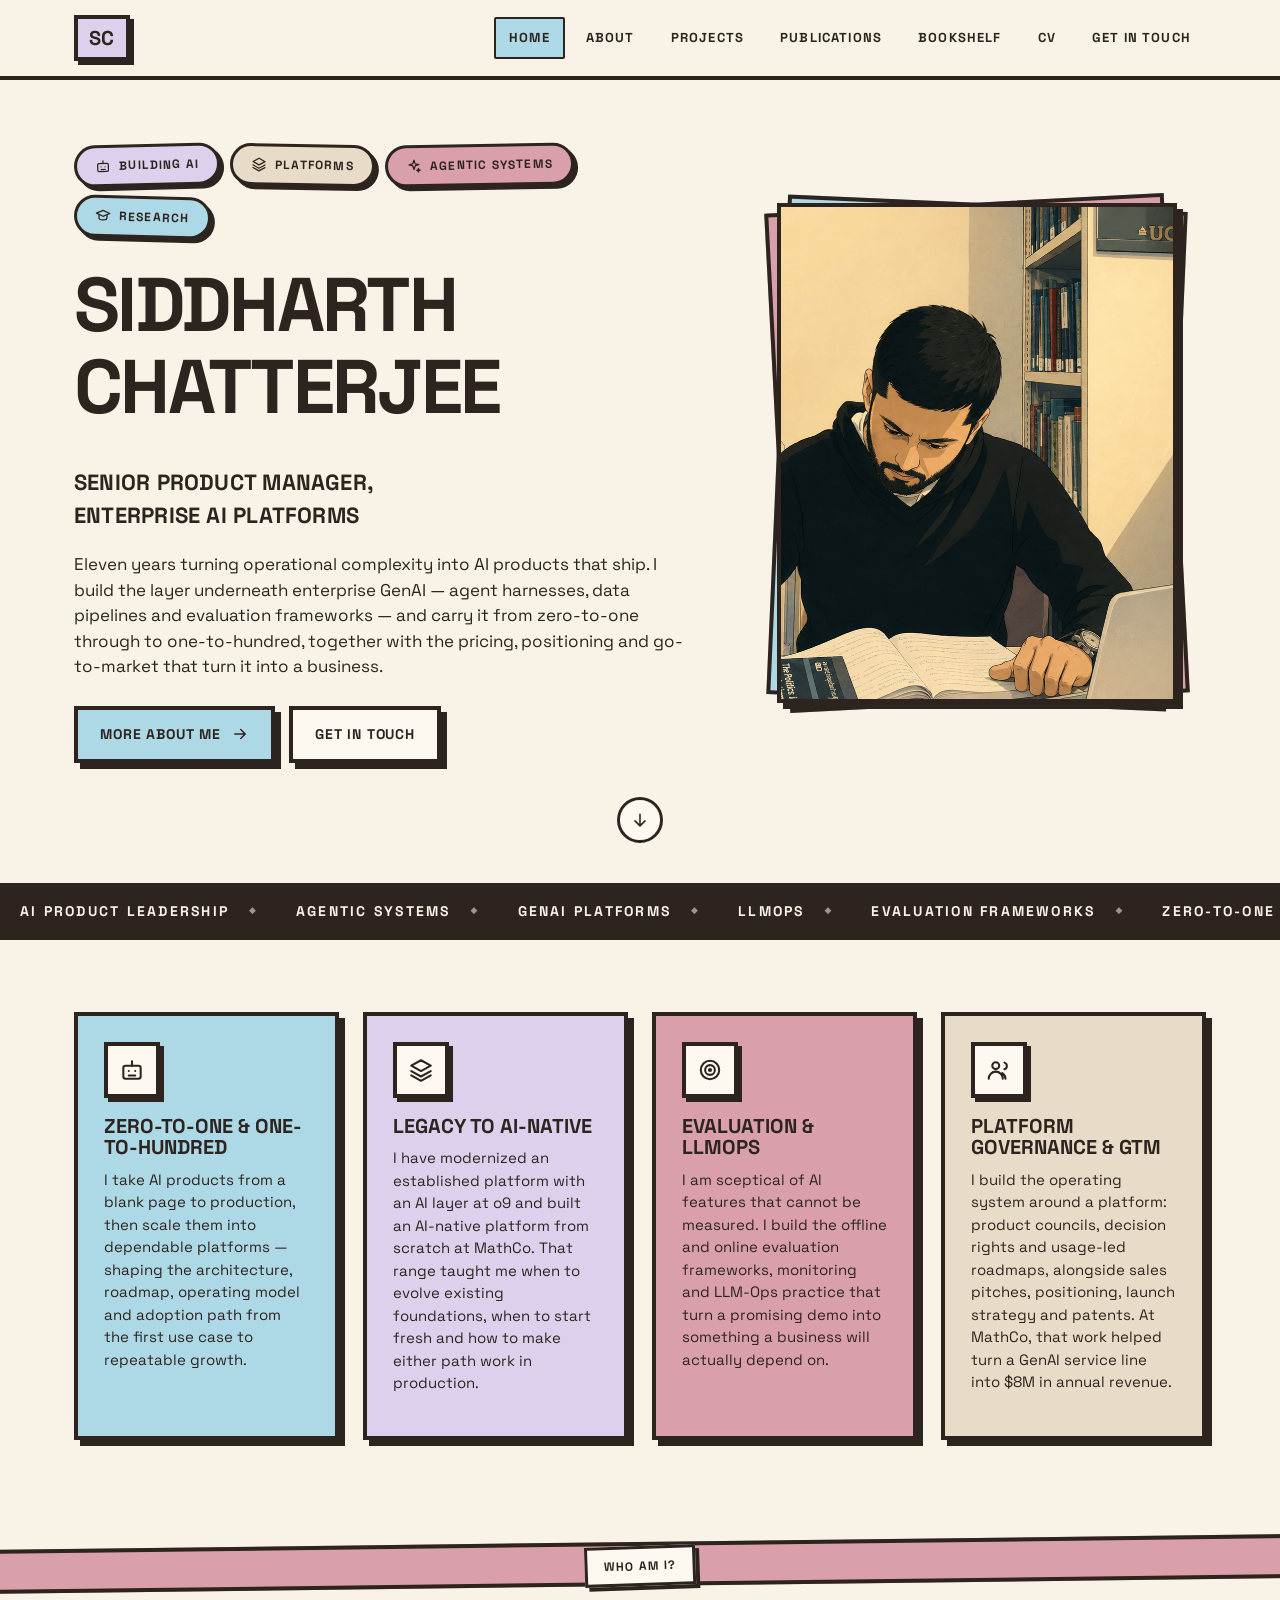
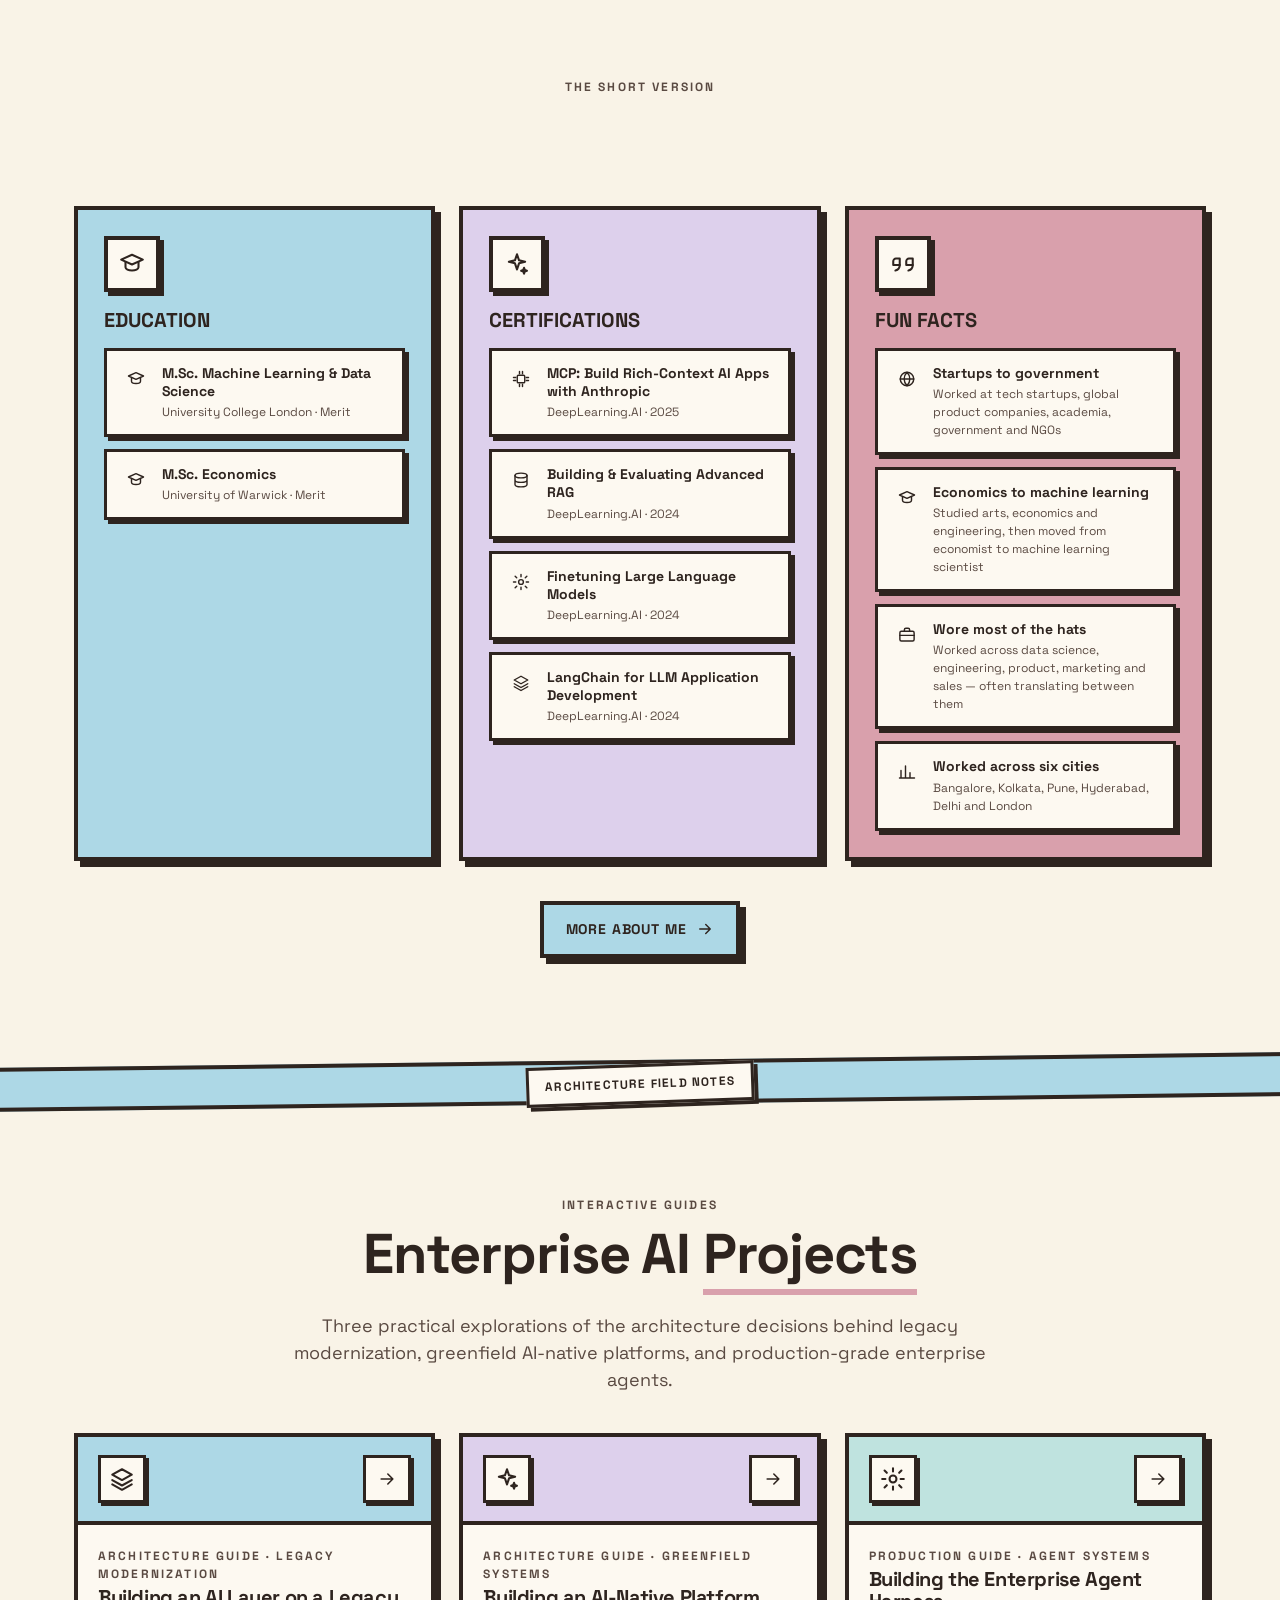
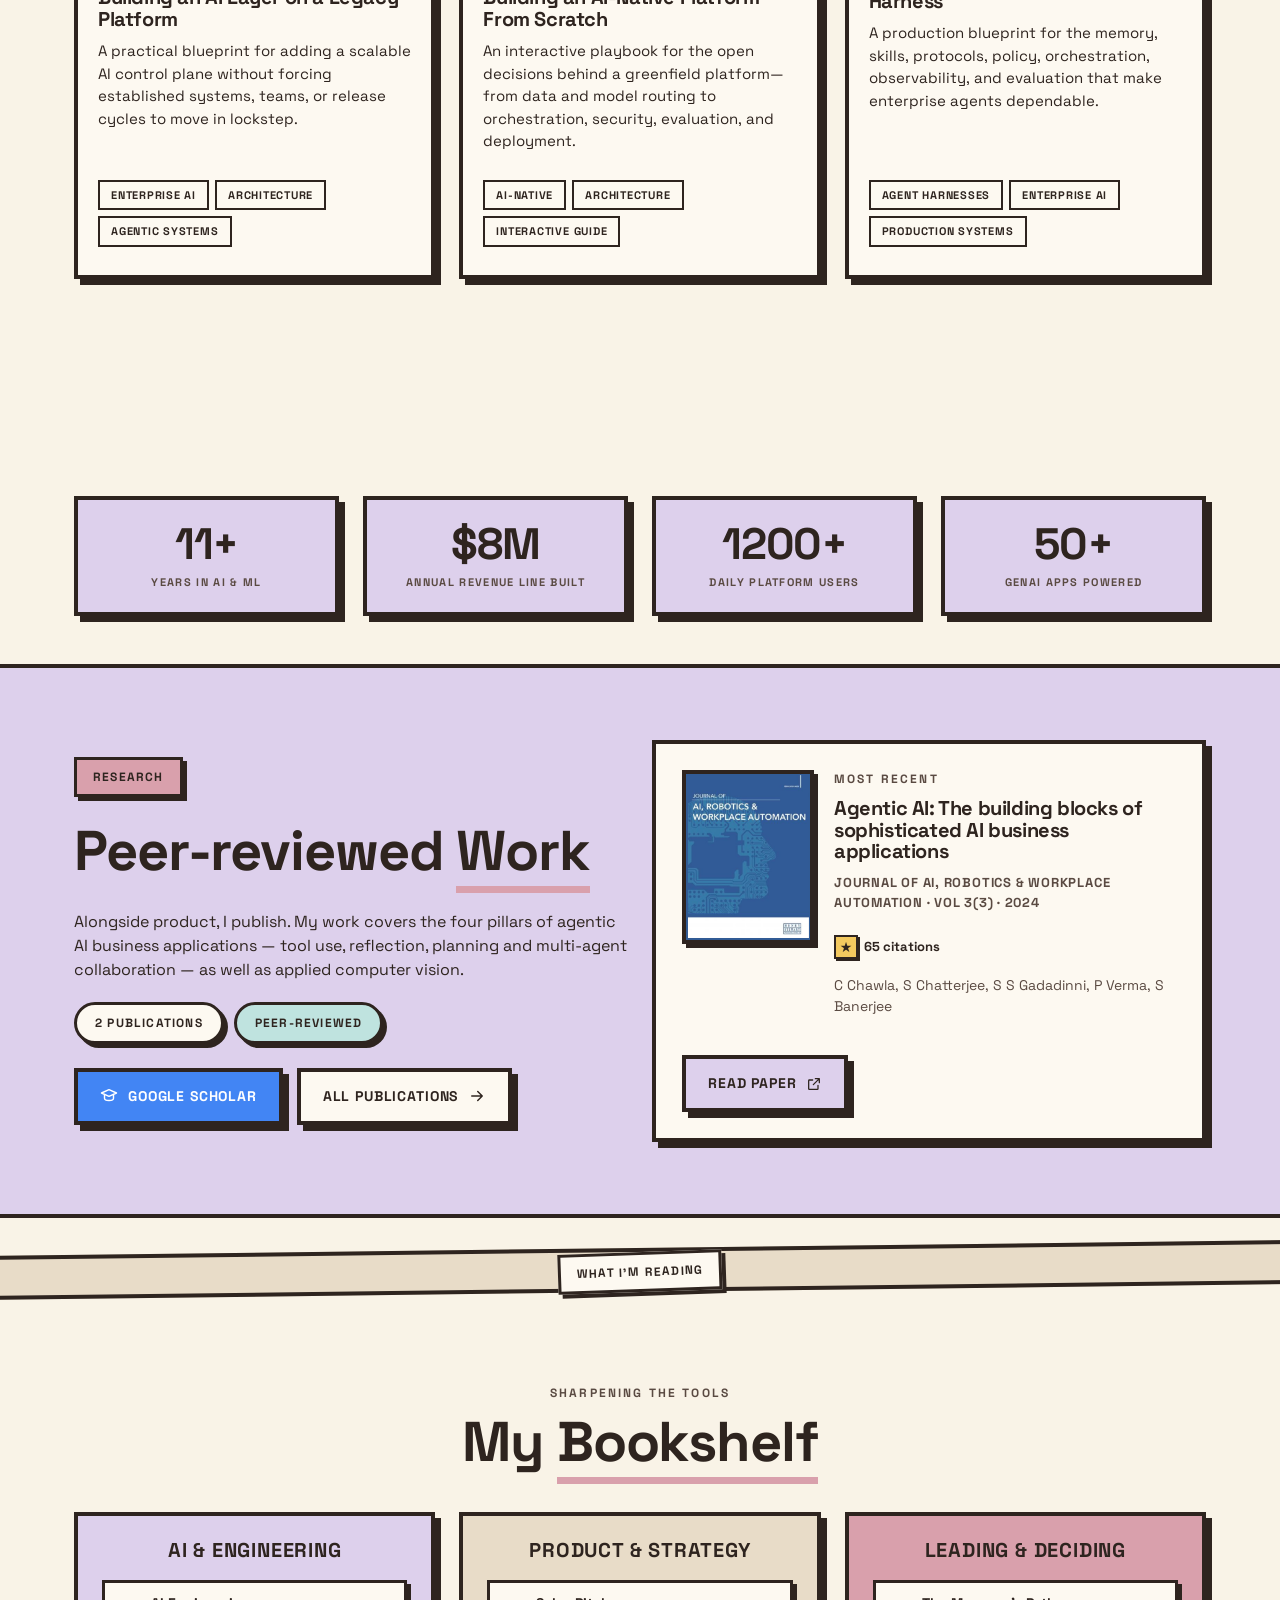
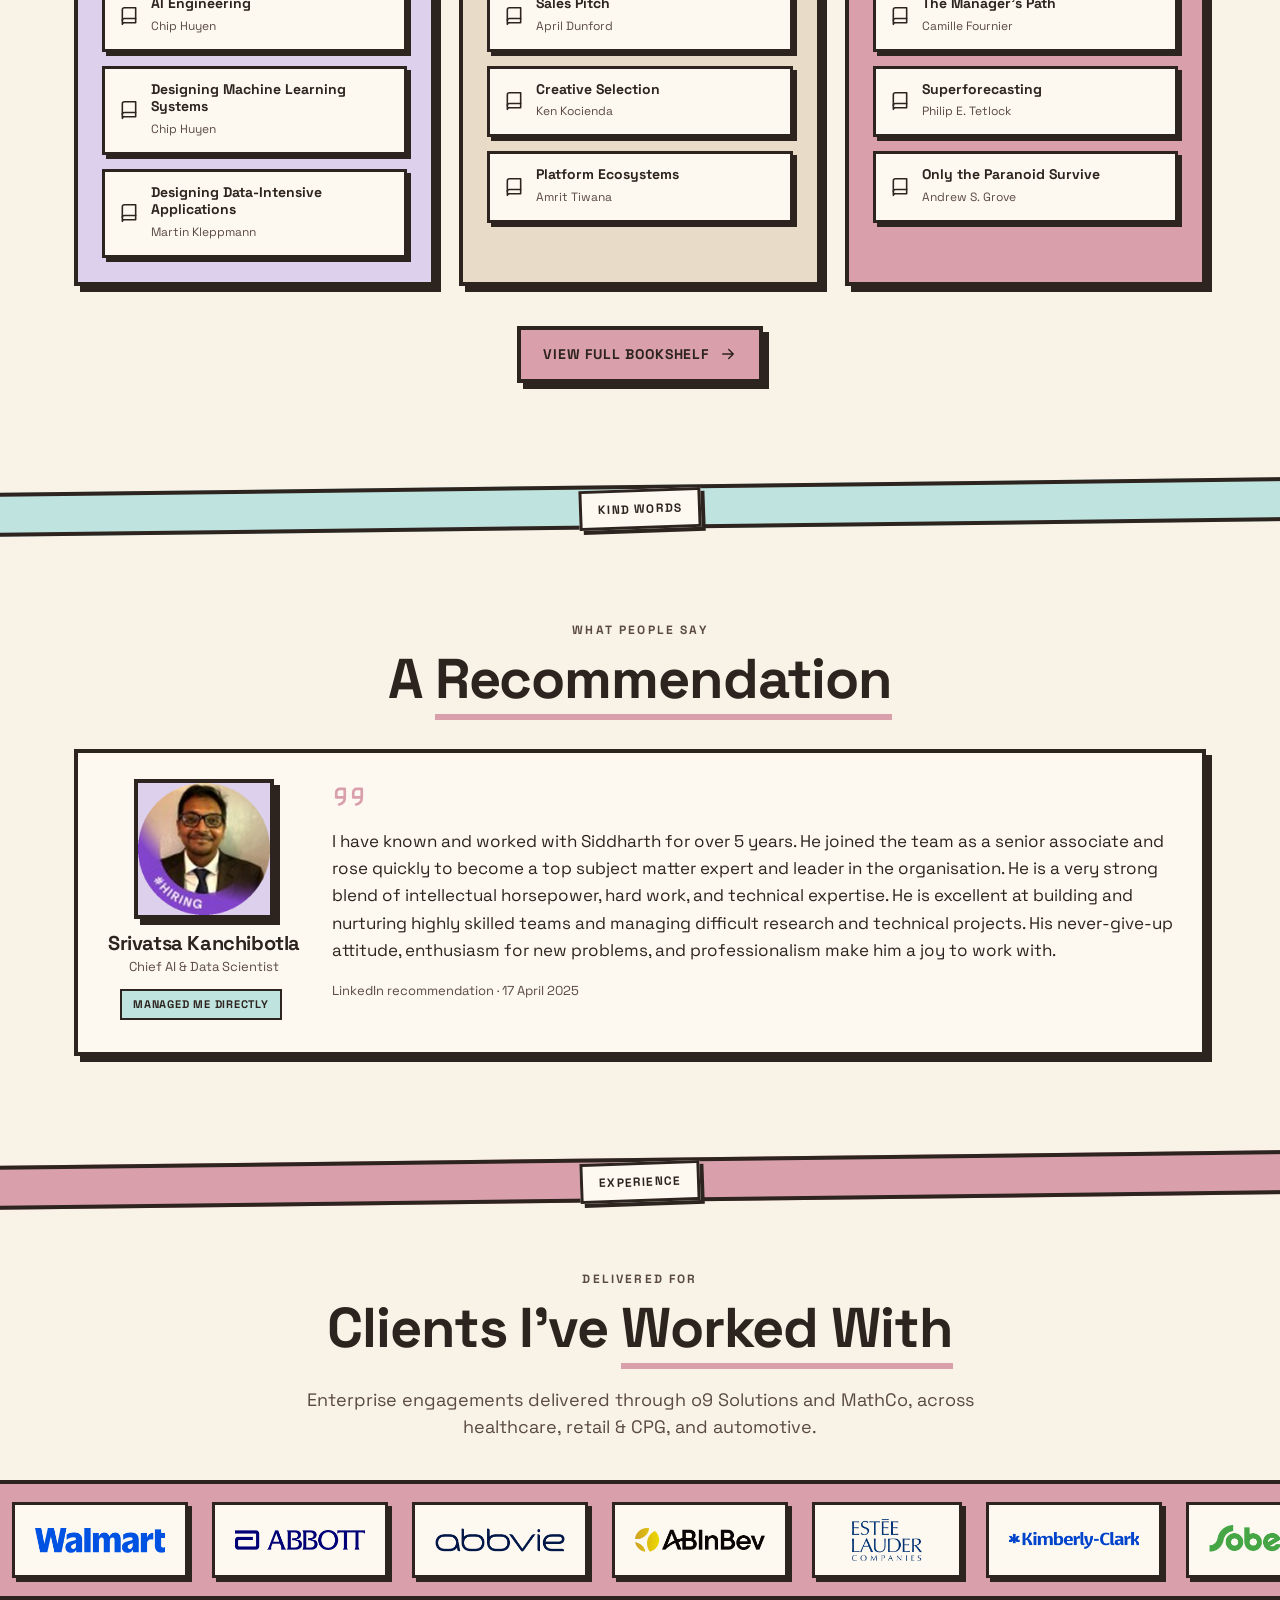
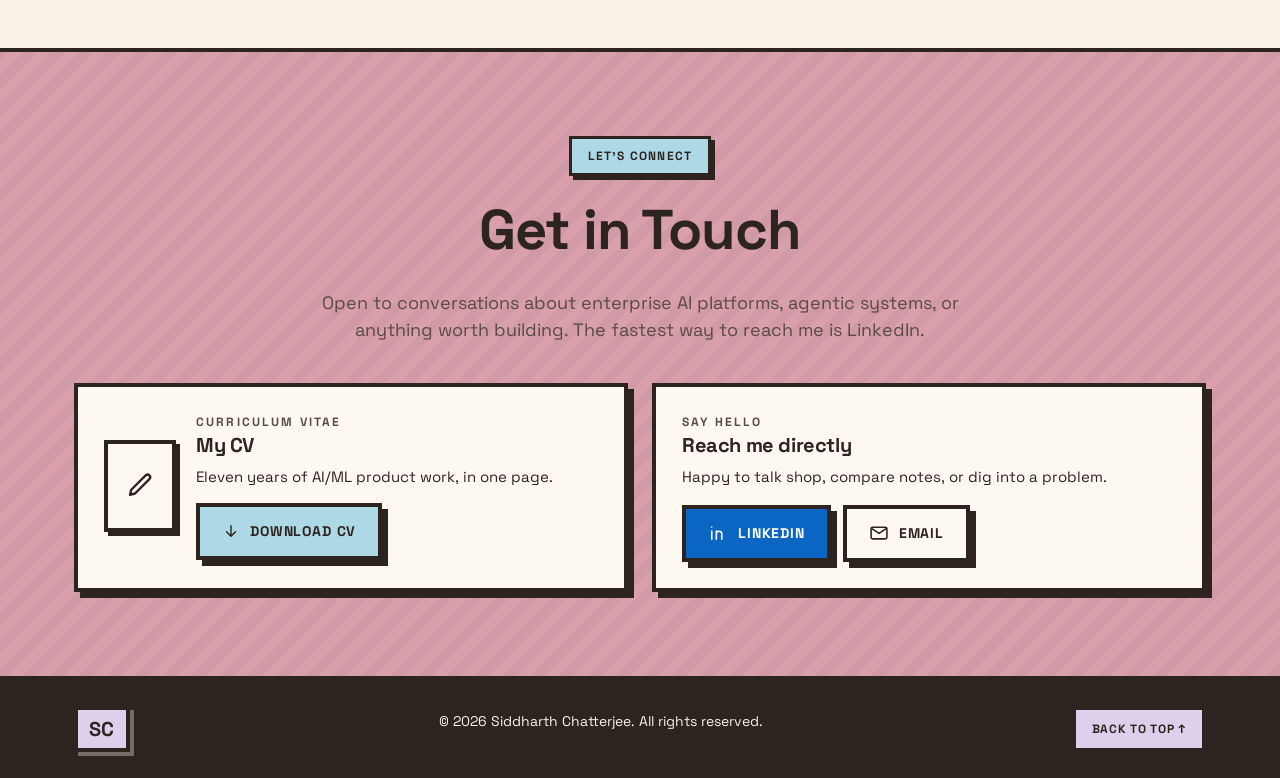
==== commit e2d4e899: "Update Google Scholar citation count" ====
--- a/index.html
+++ b/index.html
@@ -147,11 +147,11 @@
               <h3 class="h-3">Agentic AI: The building blocks of sophisticated AI business applications</h3>
               <p class="pub__venue">Journal of AI, Robotics &amp; Workplace Automation · Vol 3(3) · 2024</p>
               <a id="agentic-ai-citations" class="pub__citations"
-                 data-citations="64"
+                 data-citations="65"
                  href="https://scholar.google.co.uk/scholar?oi=bibs&amp;hl=en&amp;cites=8375951292462170289"
-                 target="_blank" rel="noopener" aria-label="64 citations on Google Scholar">
+                 target="_blank" rel="noopener" aria-label="65 citations on Google Scholar">
                 <span class="pub__citations-star" aria-hidden="true">&#9733;</span>
-                <span class="pub__citations-count">64 citations</span>
+                <span class="pub__citations-count">65 citations</span>
               </a>
               <p class="muted mt-2" style="font-size:14px">
                 C Chawla, S Chatterjee, S S Gadadinni, P Verma, S Banerjee
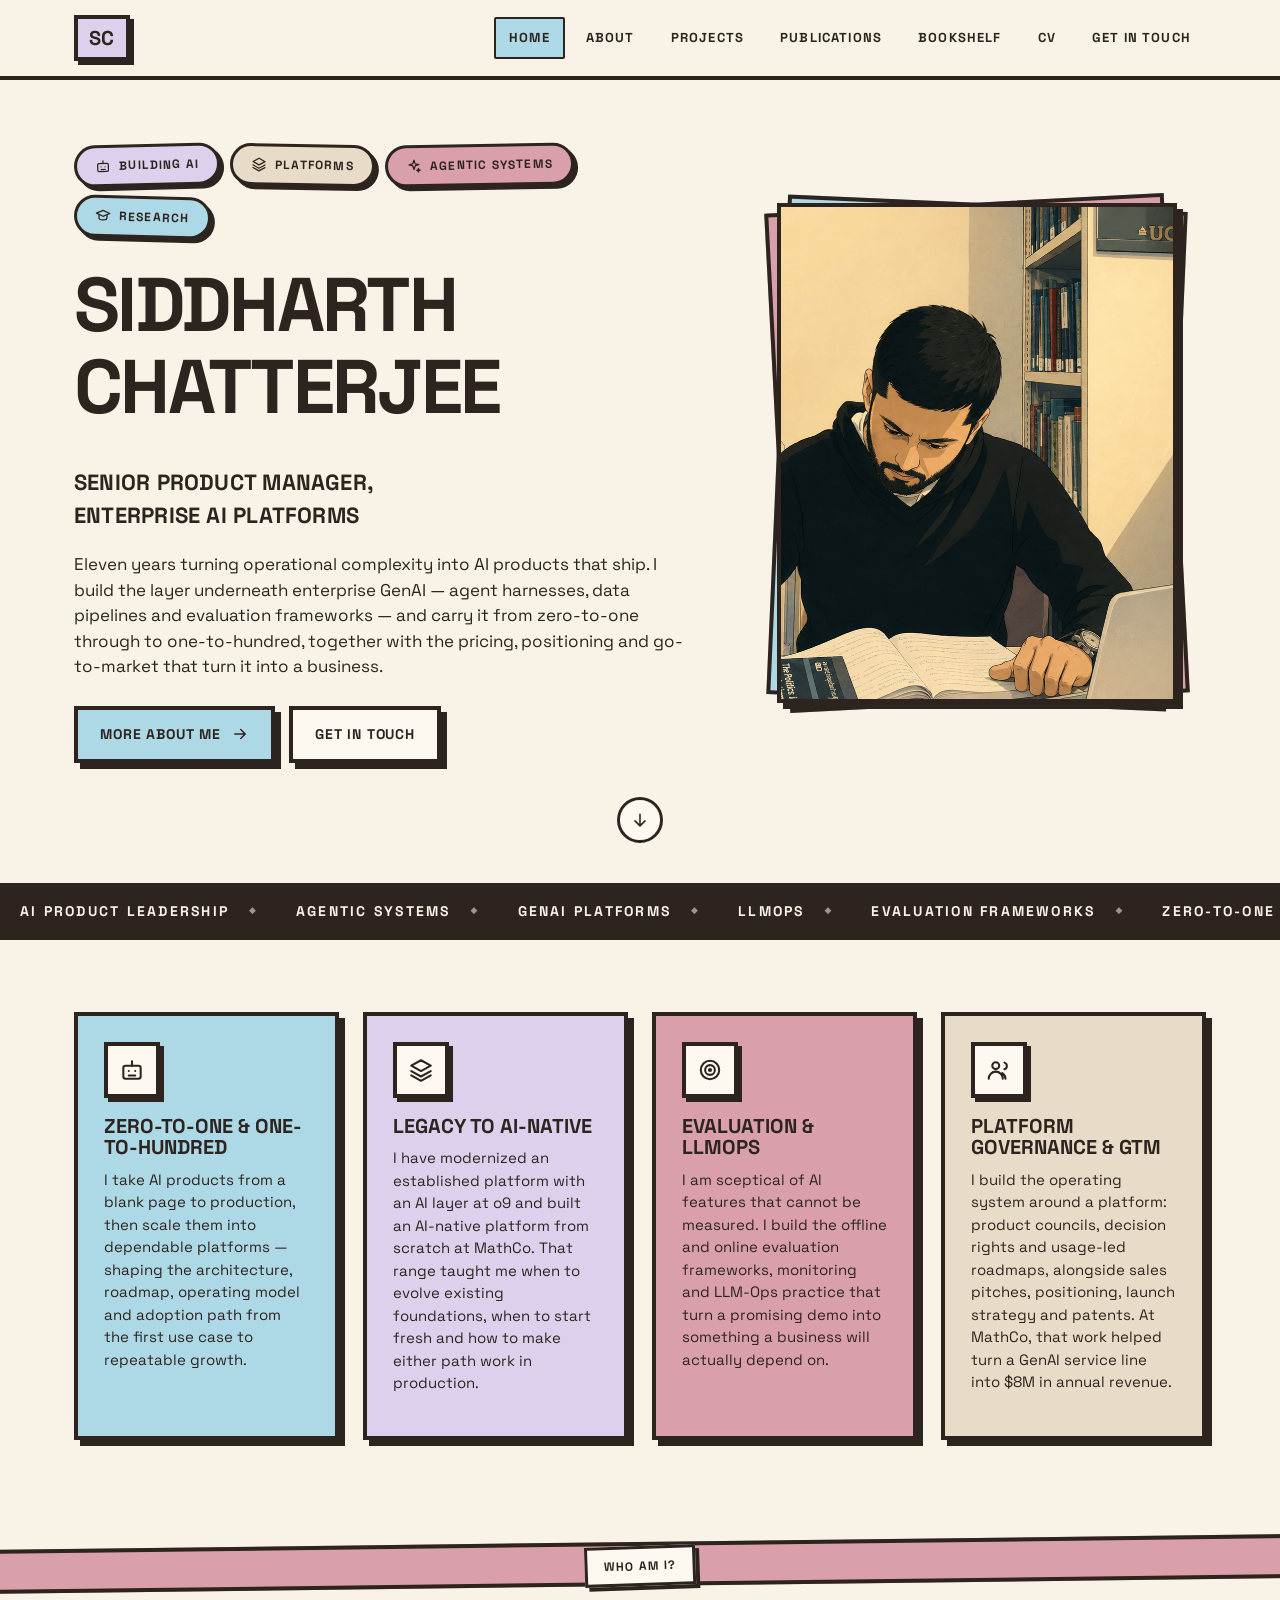
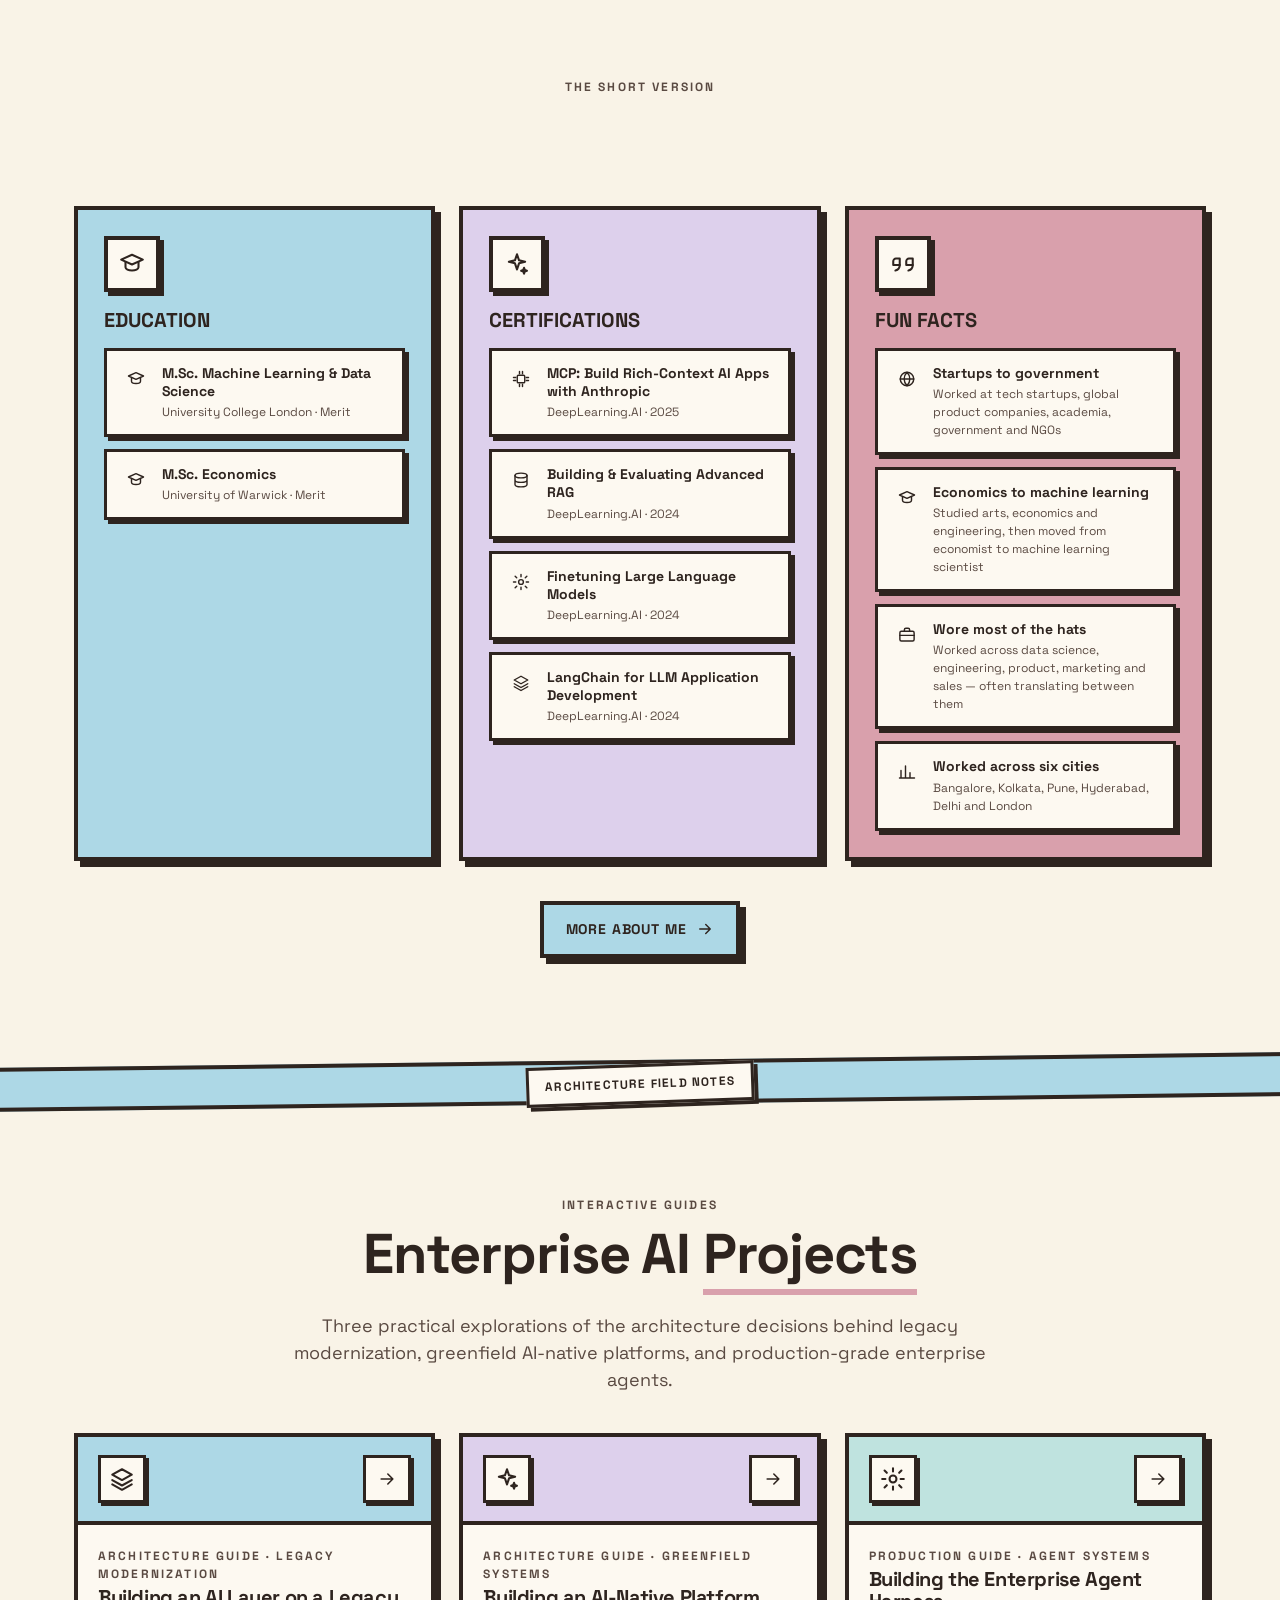
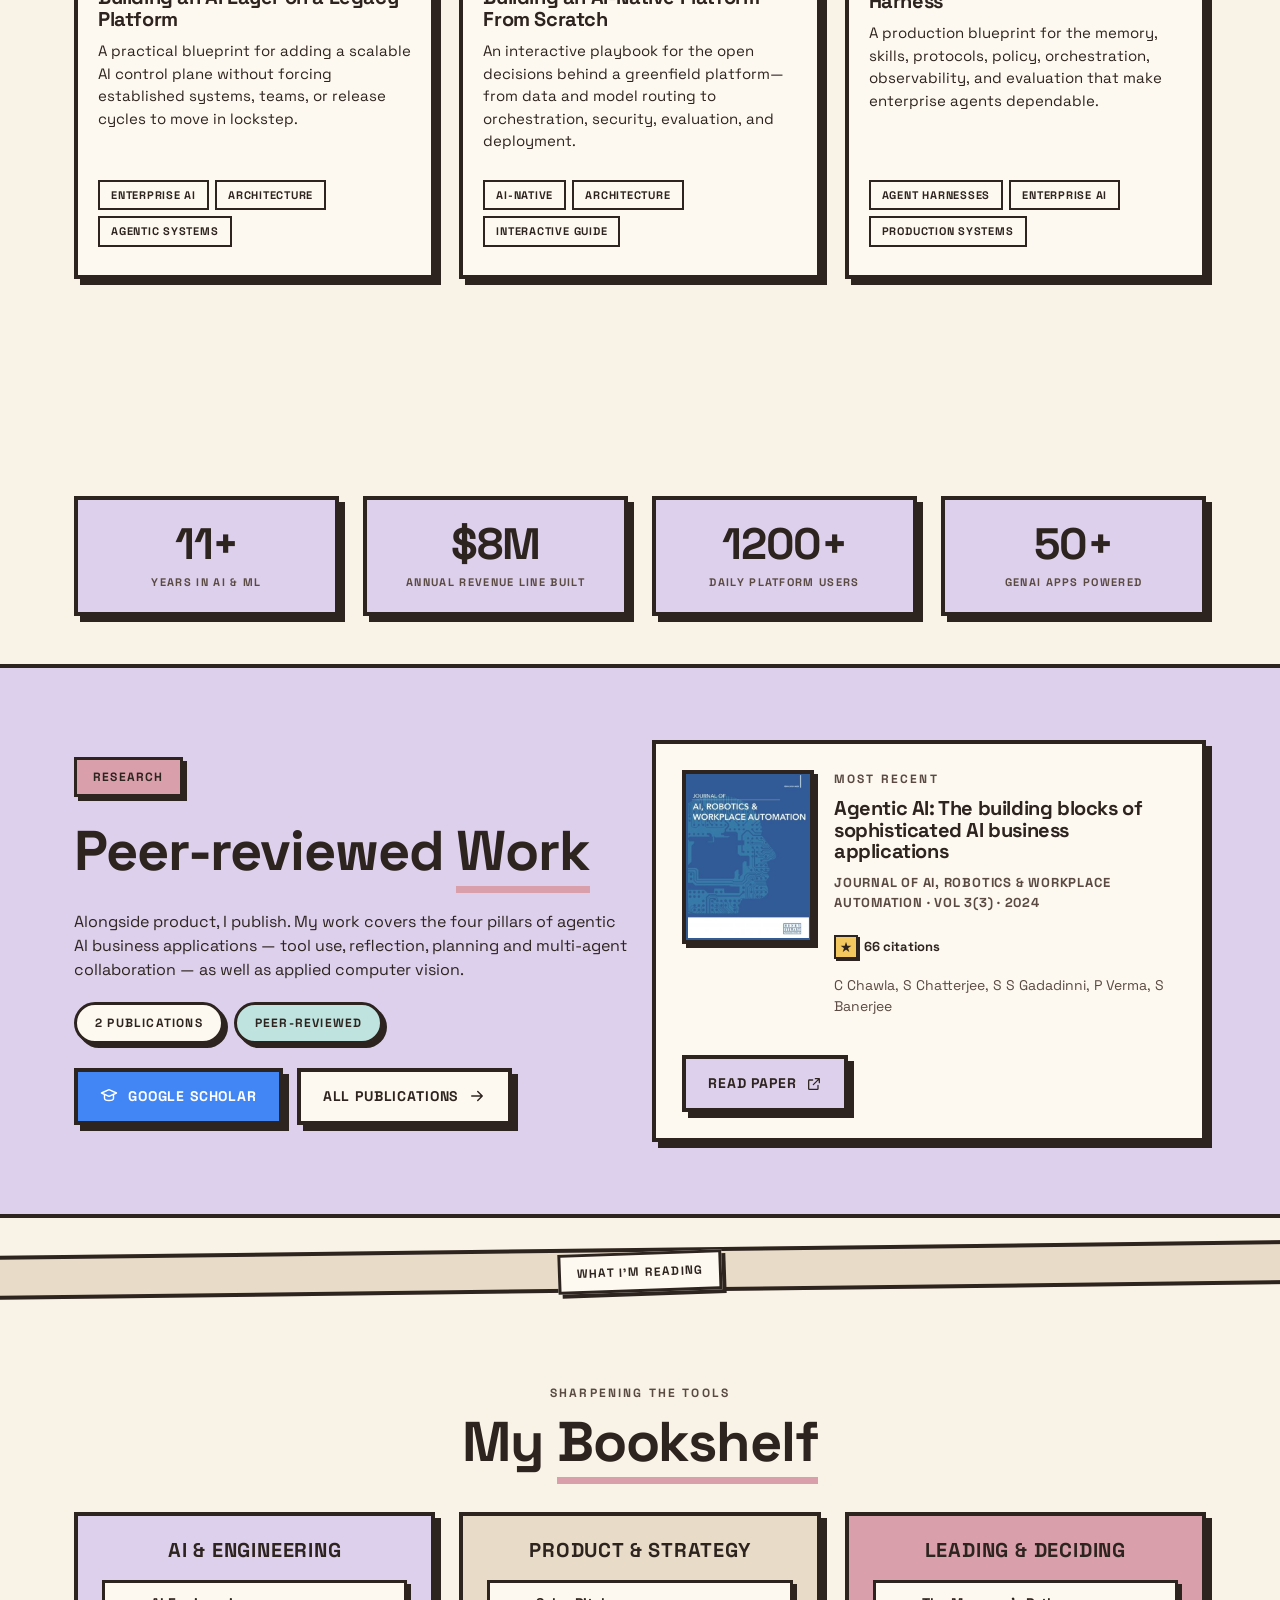
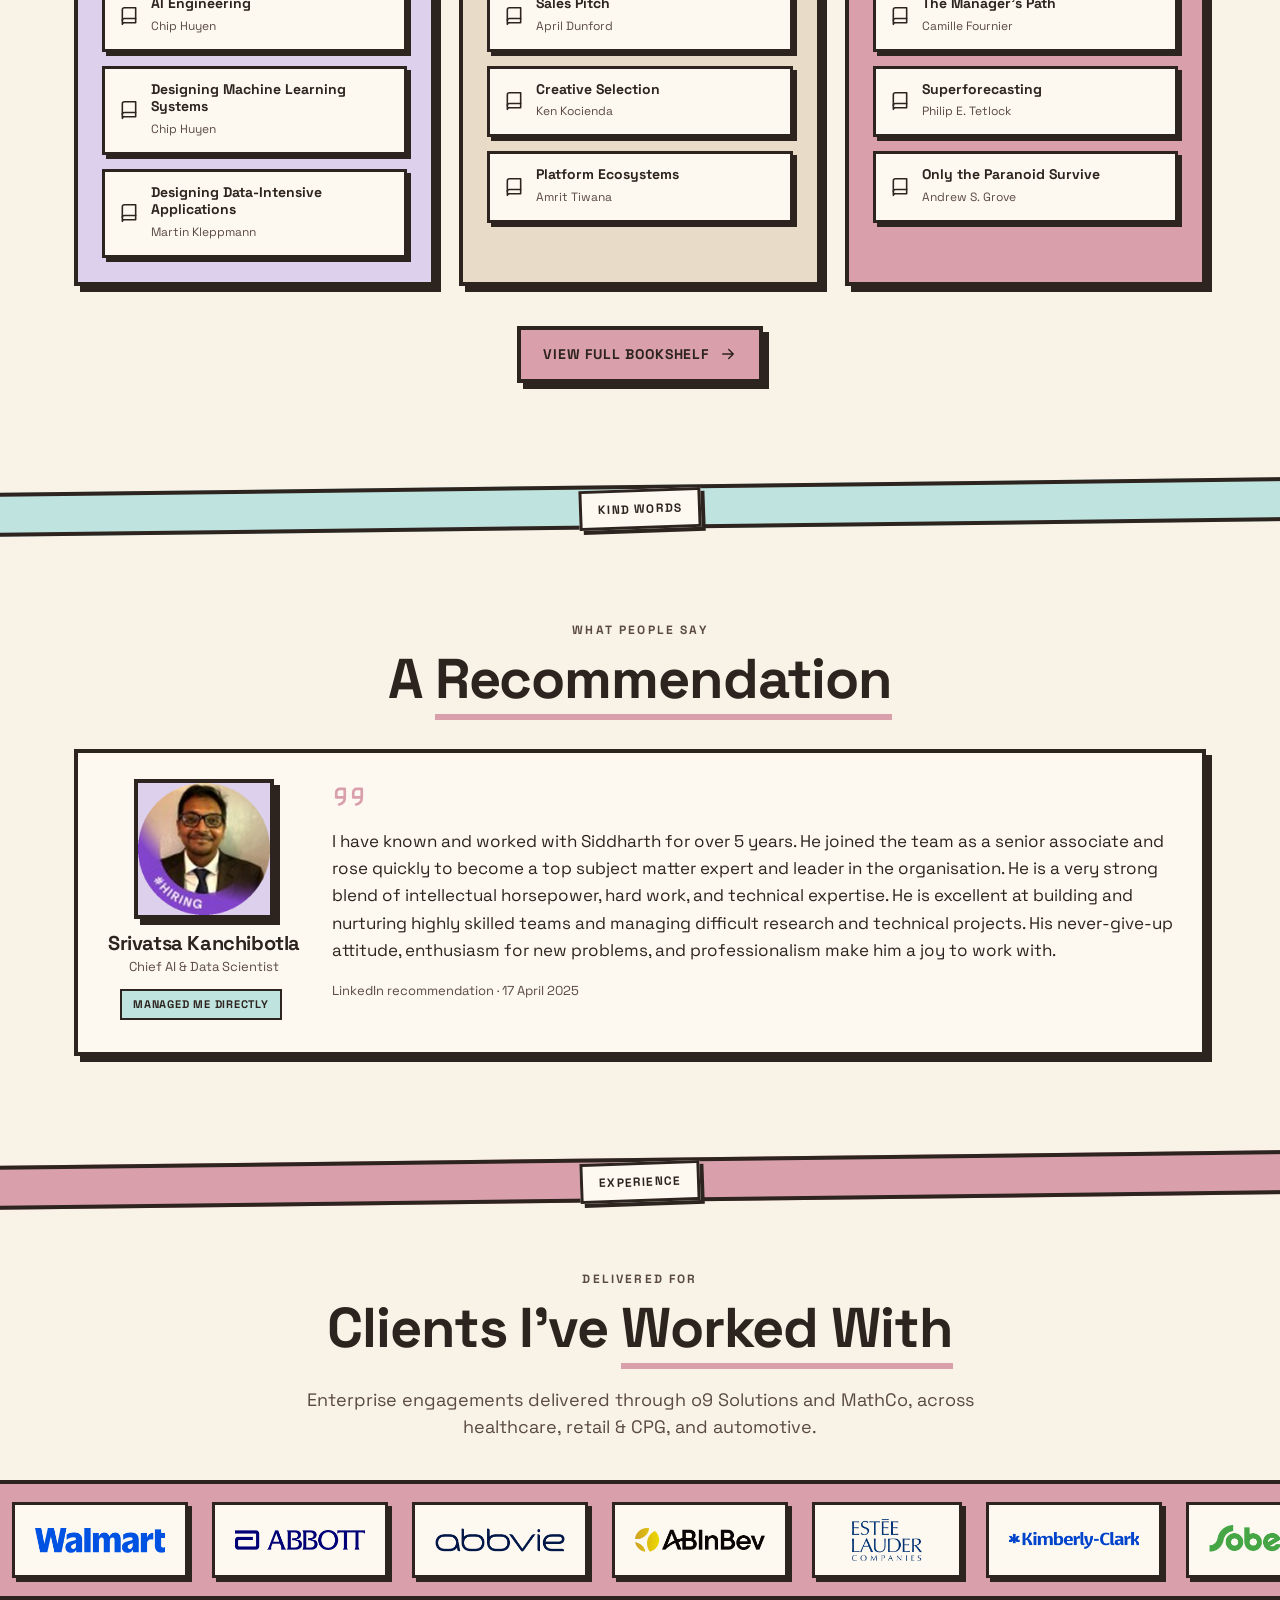
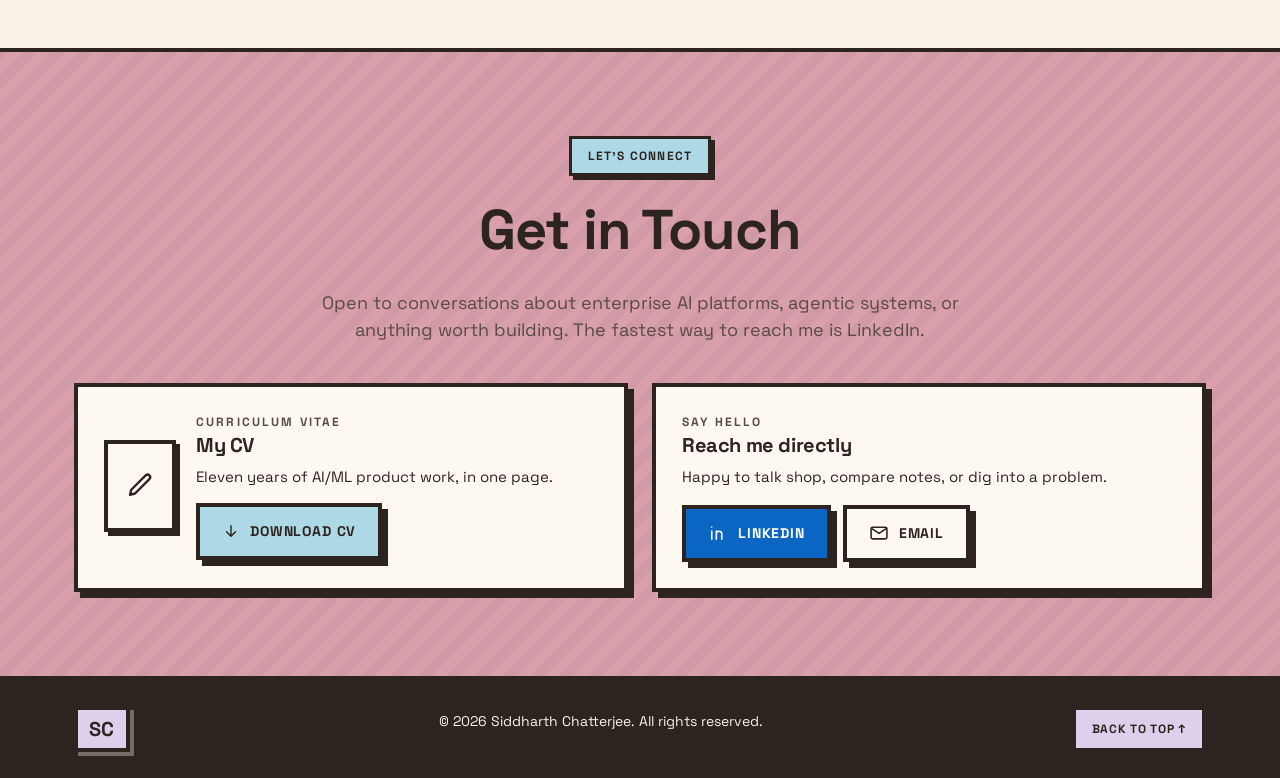
==== commit c095b2d4: "Update Google Scholar citation count" ====
--- a/index.html
+++ b/index.html
@@ -147,11 +147,11 @@
               <h3 class="h-3">Agentic AI: The building blocks of sophisticated AI business applications</h3>
               <p class="pub__venue">Journal of AI, Robotics &amp; Workplace Automation · Vol 3(3) · 2024</p>
               <a id="agentic-ai-citations" class="pub__citations"
-                 data-citations="65"
+                 data-citations="66"
                  href="https://scholar.google.co.uk/scholar?oi=bibs&amp;hl=en&amp;cites=8375951292462170289"
-                 target="_blank" rel="noopener" aria-label="65 citations on Google Scholar">
+                 target="_blank" rel="noopener" aria-label="66 citations on Google Scholar">
                 <span class="pub__citations-star" aria-hidden="true">&#9733;</span>
-                <span class="pub__citations-count">65 citations</span>
+                <span class="pub__citations-count">66 citations</span>
               </a>
               <p class="muted mt-2" style="font-size:14px">
                 C Chawla, S Chatterjee, S S Gadadinni, P Verma, S Banerjee
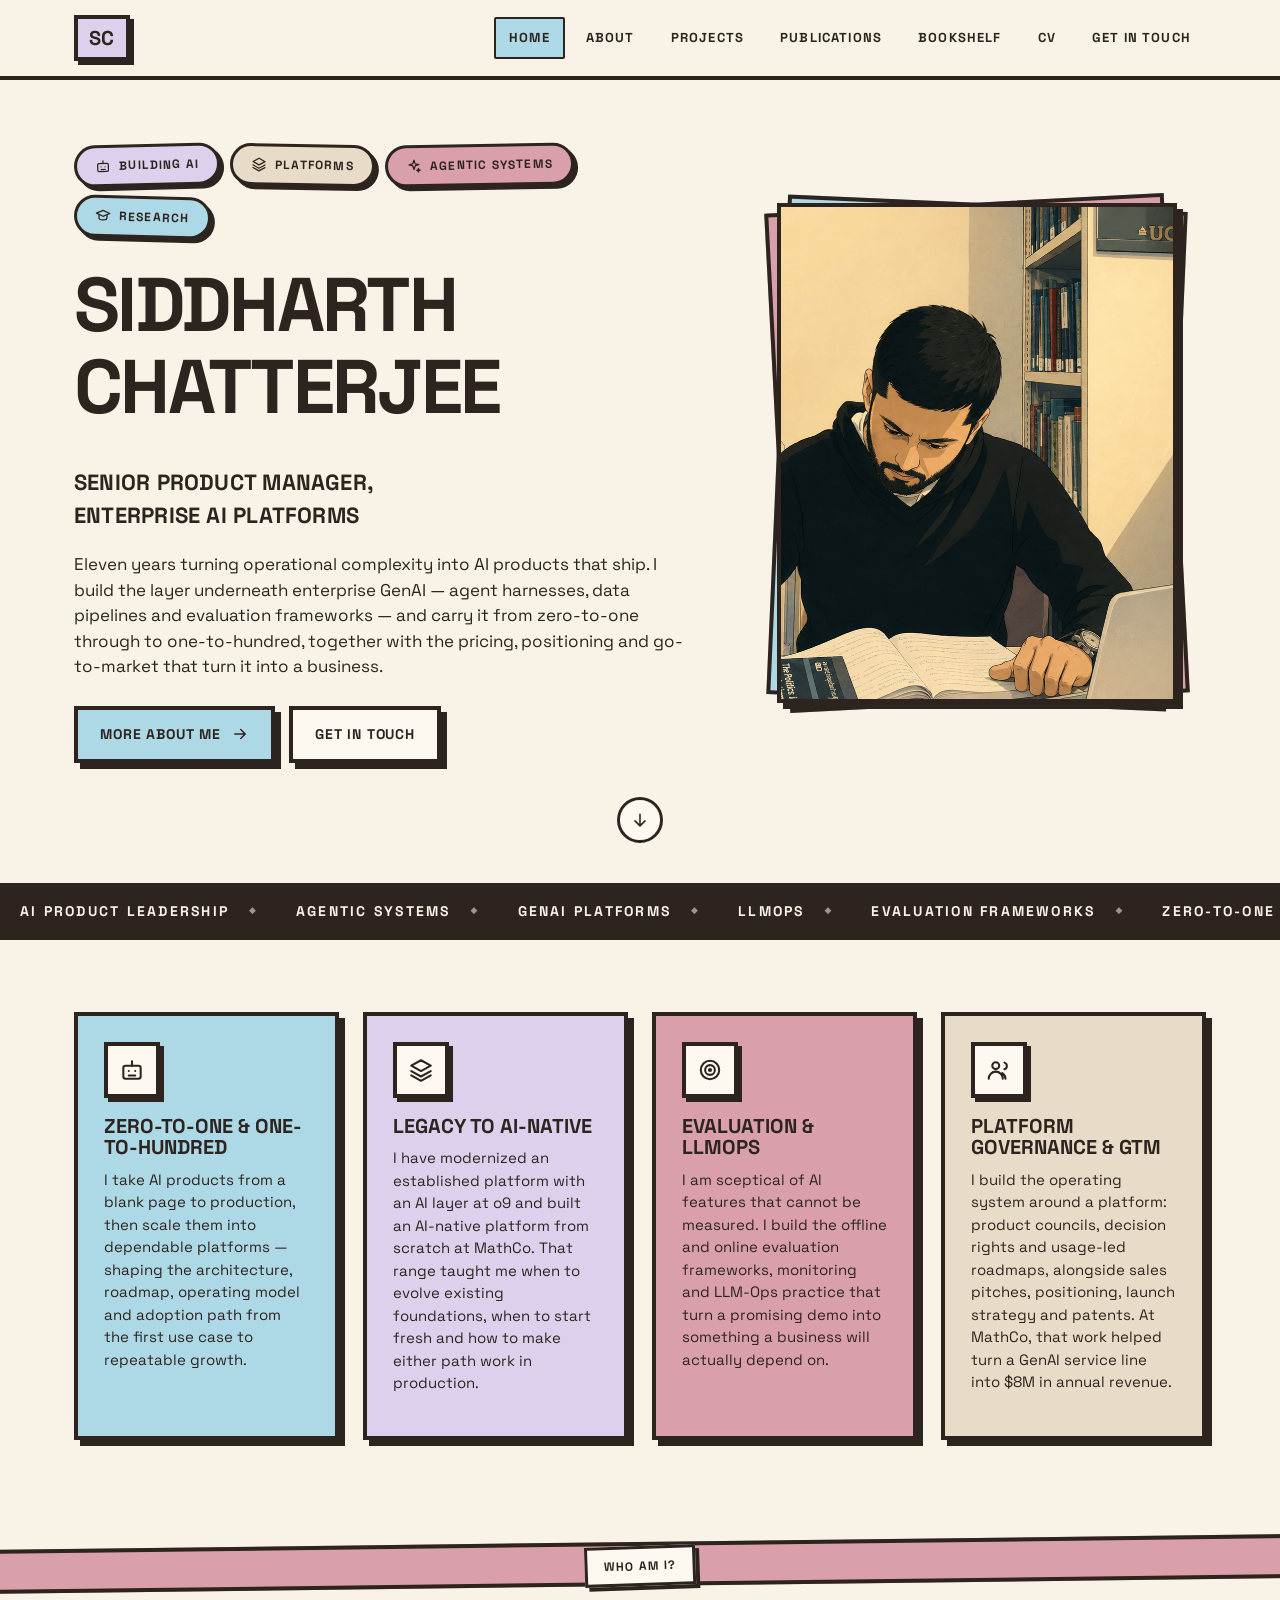
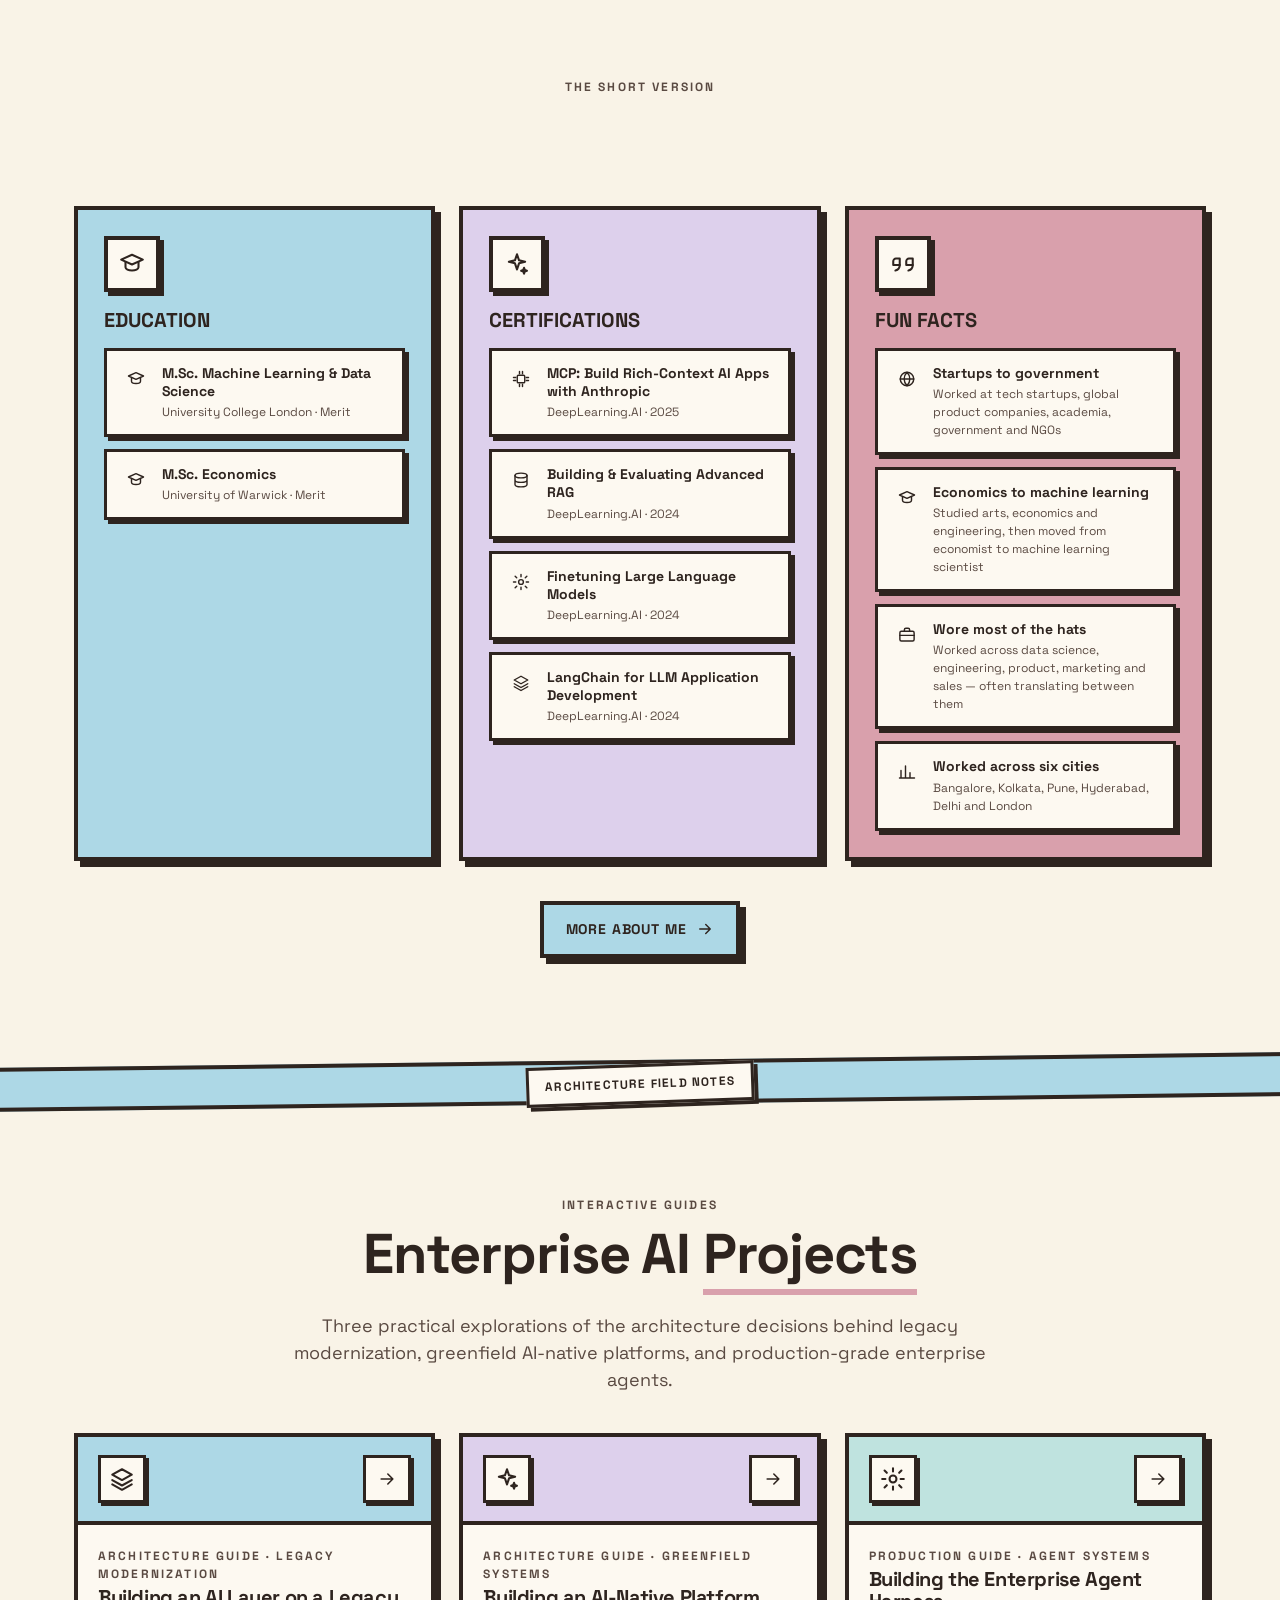
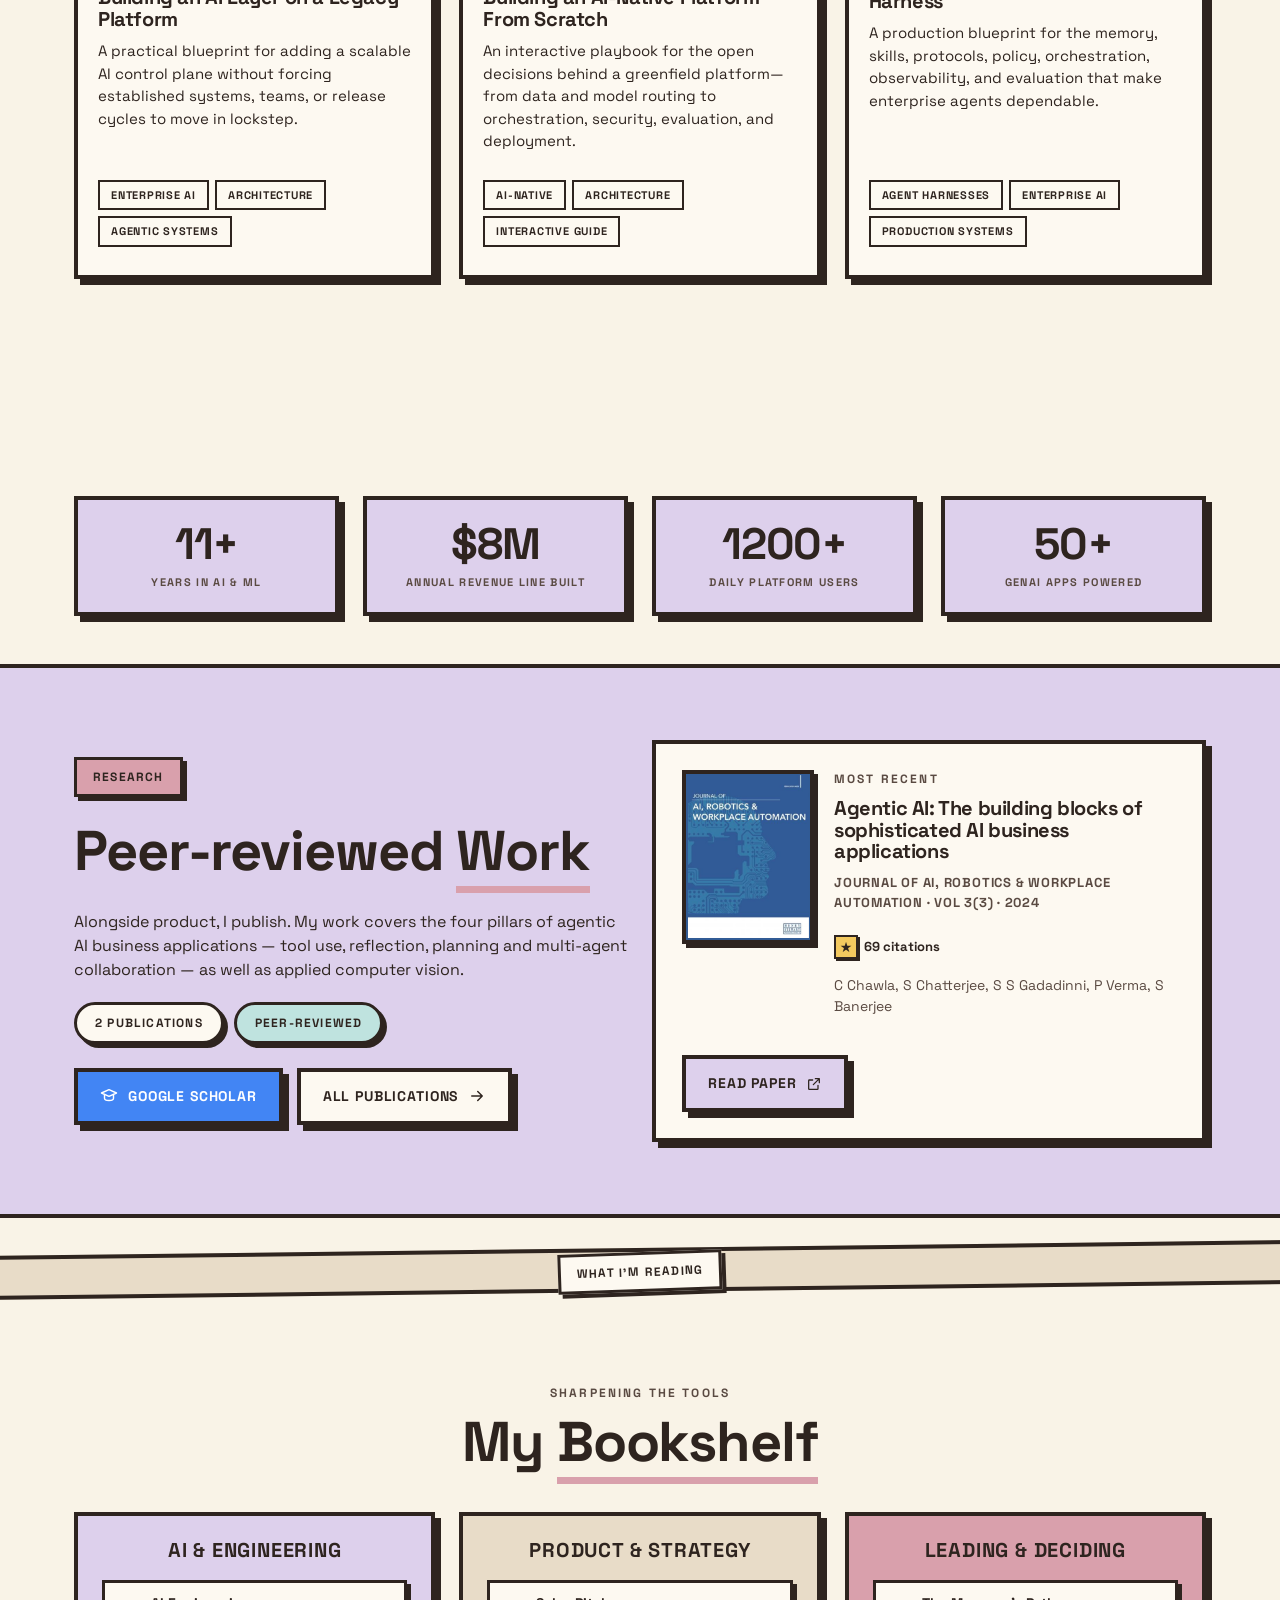
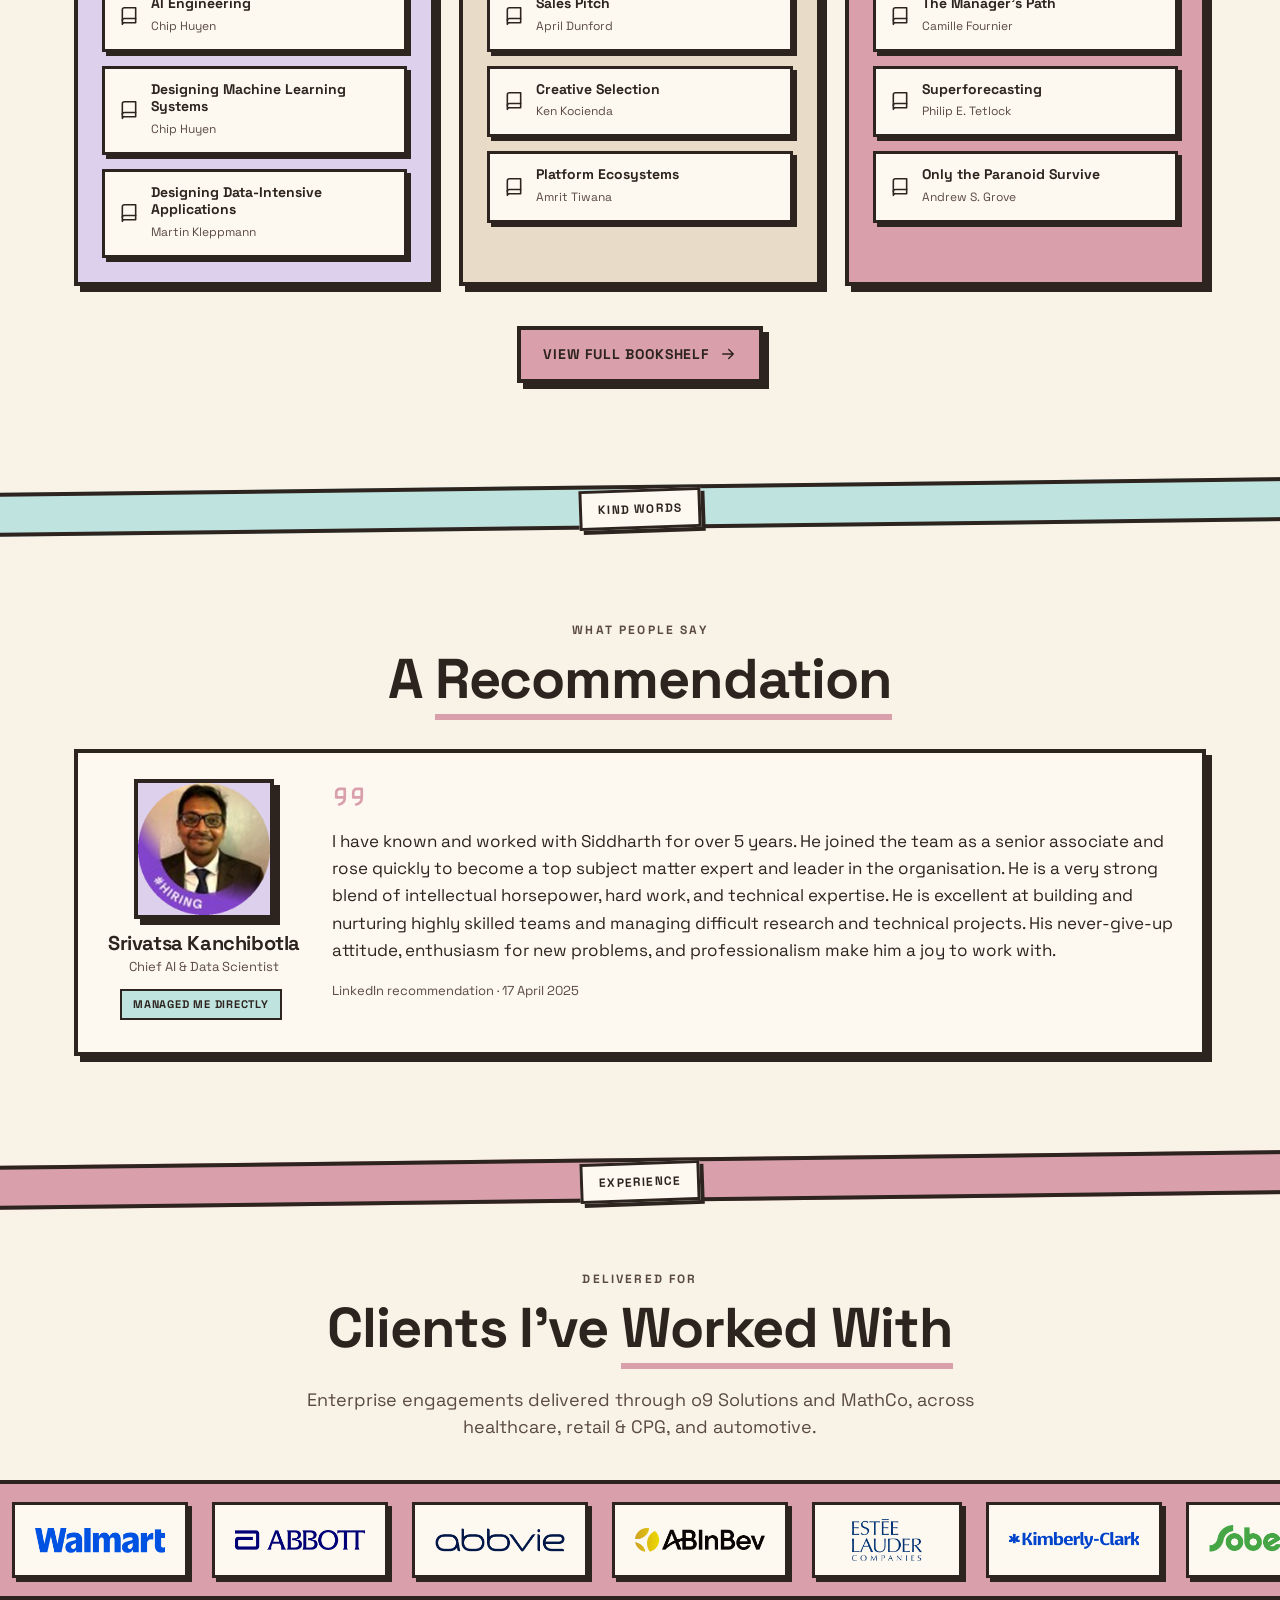
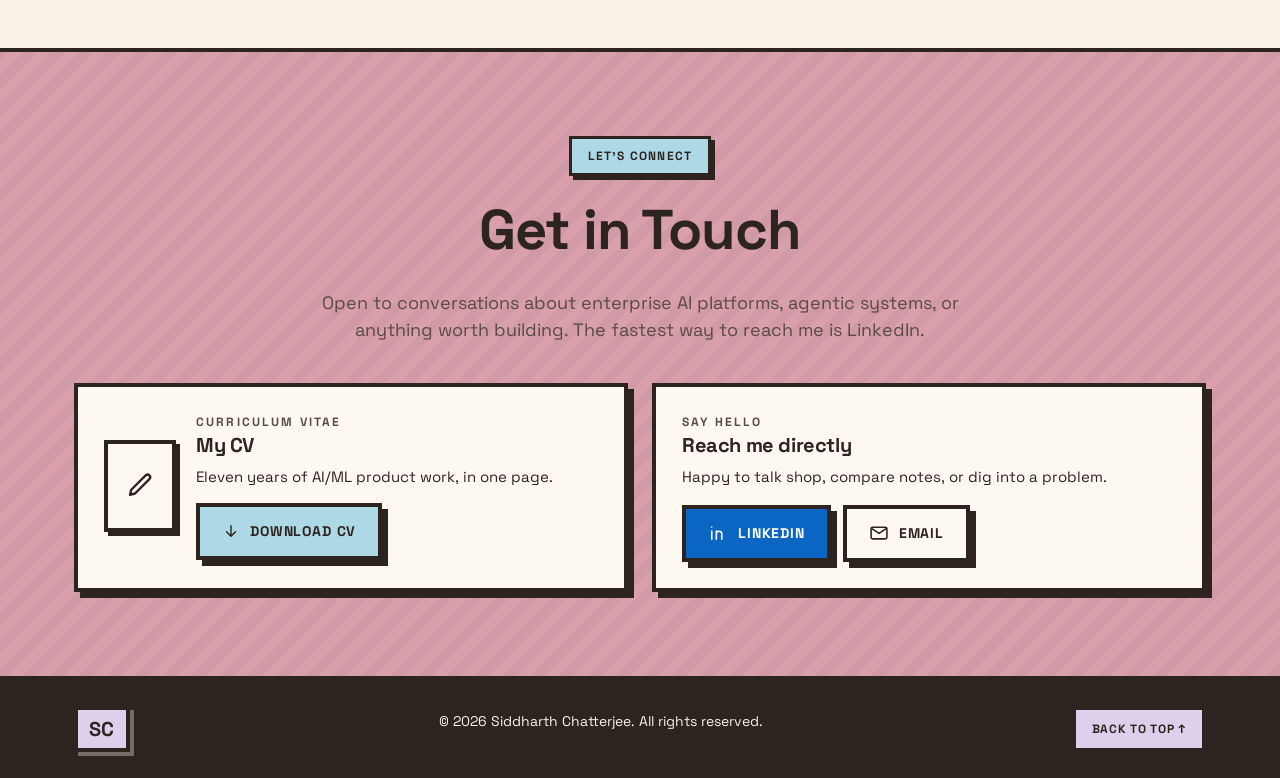
==== commit 550bada6: "Update Google Scholar citation count" ====
--- a/index.html
+++ b/index.html
@@ -147,11 +147,11 @@
               <h3 class="h-3">Agentic AI: The building blocks of sophisticated AI business applications</h3>
               <p class="pub__venue">Journal of AI, Robotics &amp; Workplace Automation · Vol 3(3) · 2024</p>
               <a id="agentic-ai-citations" class="pub__citations"
-                 data-citations="66"
+                 data-citations="69"
                  href="https://scholar.google.co.uk/scholar?oi=bibs&amp;hl=en&amp;cites=8375951292462170289"
-                 target="_blank" rel="noopener" aria-label="66 citations on Google Scholar">
+                 target="_blank" rel="noopener" aria-label="69 citations on Google Scholar">
                 <span class="pub__citations-star" aria-hidden="true">&#9733;</span>
-                <span class="pub__citations-count">66 citations</span>
+                <span class="pub__citations-count">69 citations</span>
               </a>
               <p class="muted mt-2" style="font-size:14px">
                 C Chawla, S Chatterjee, S S Gadadinni, P Verma, S Banerjee
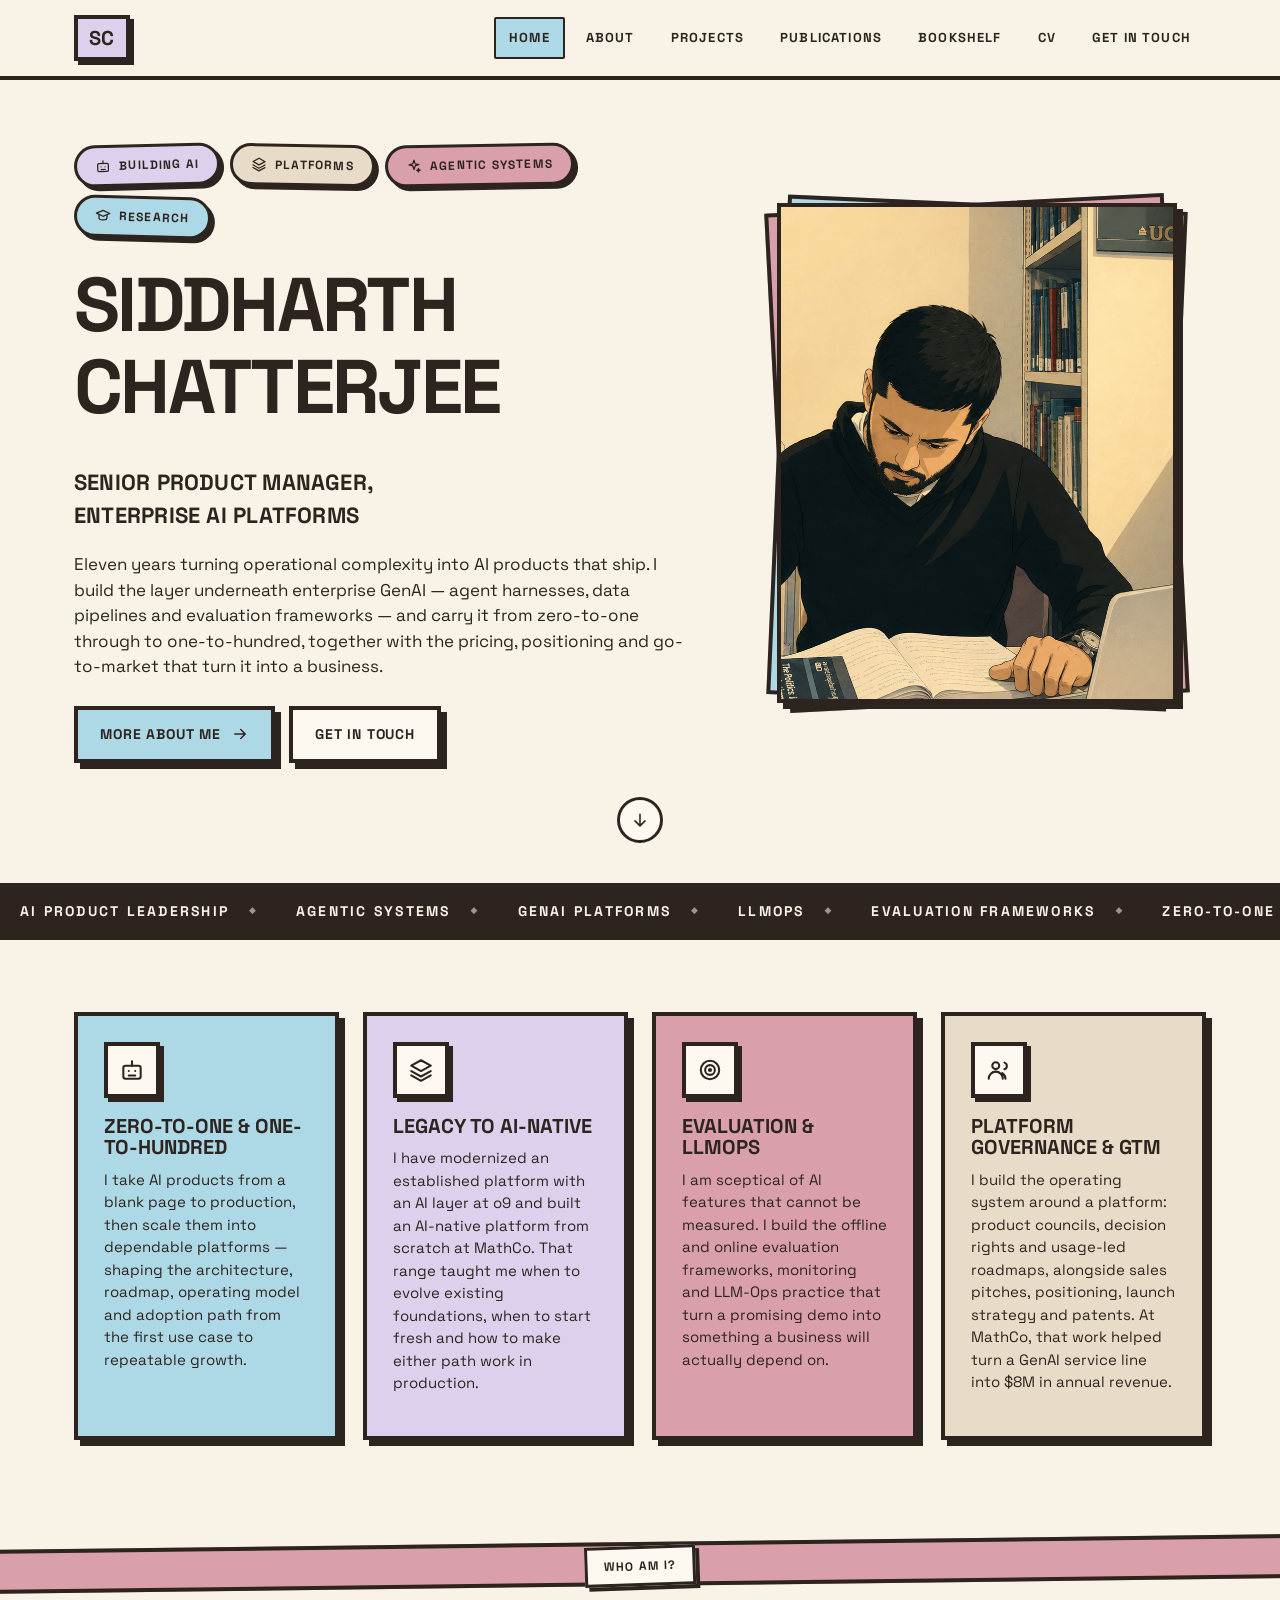
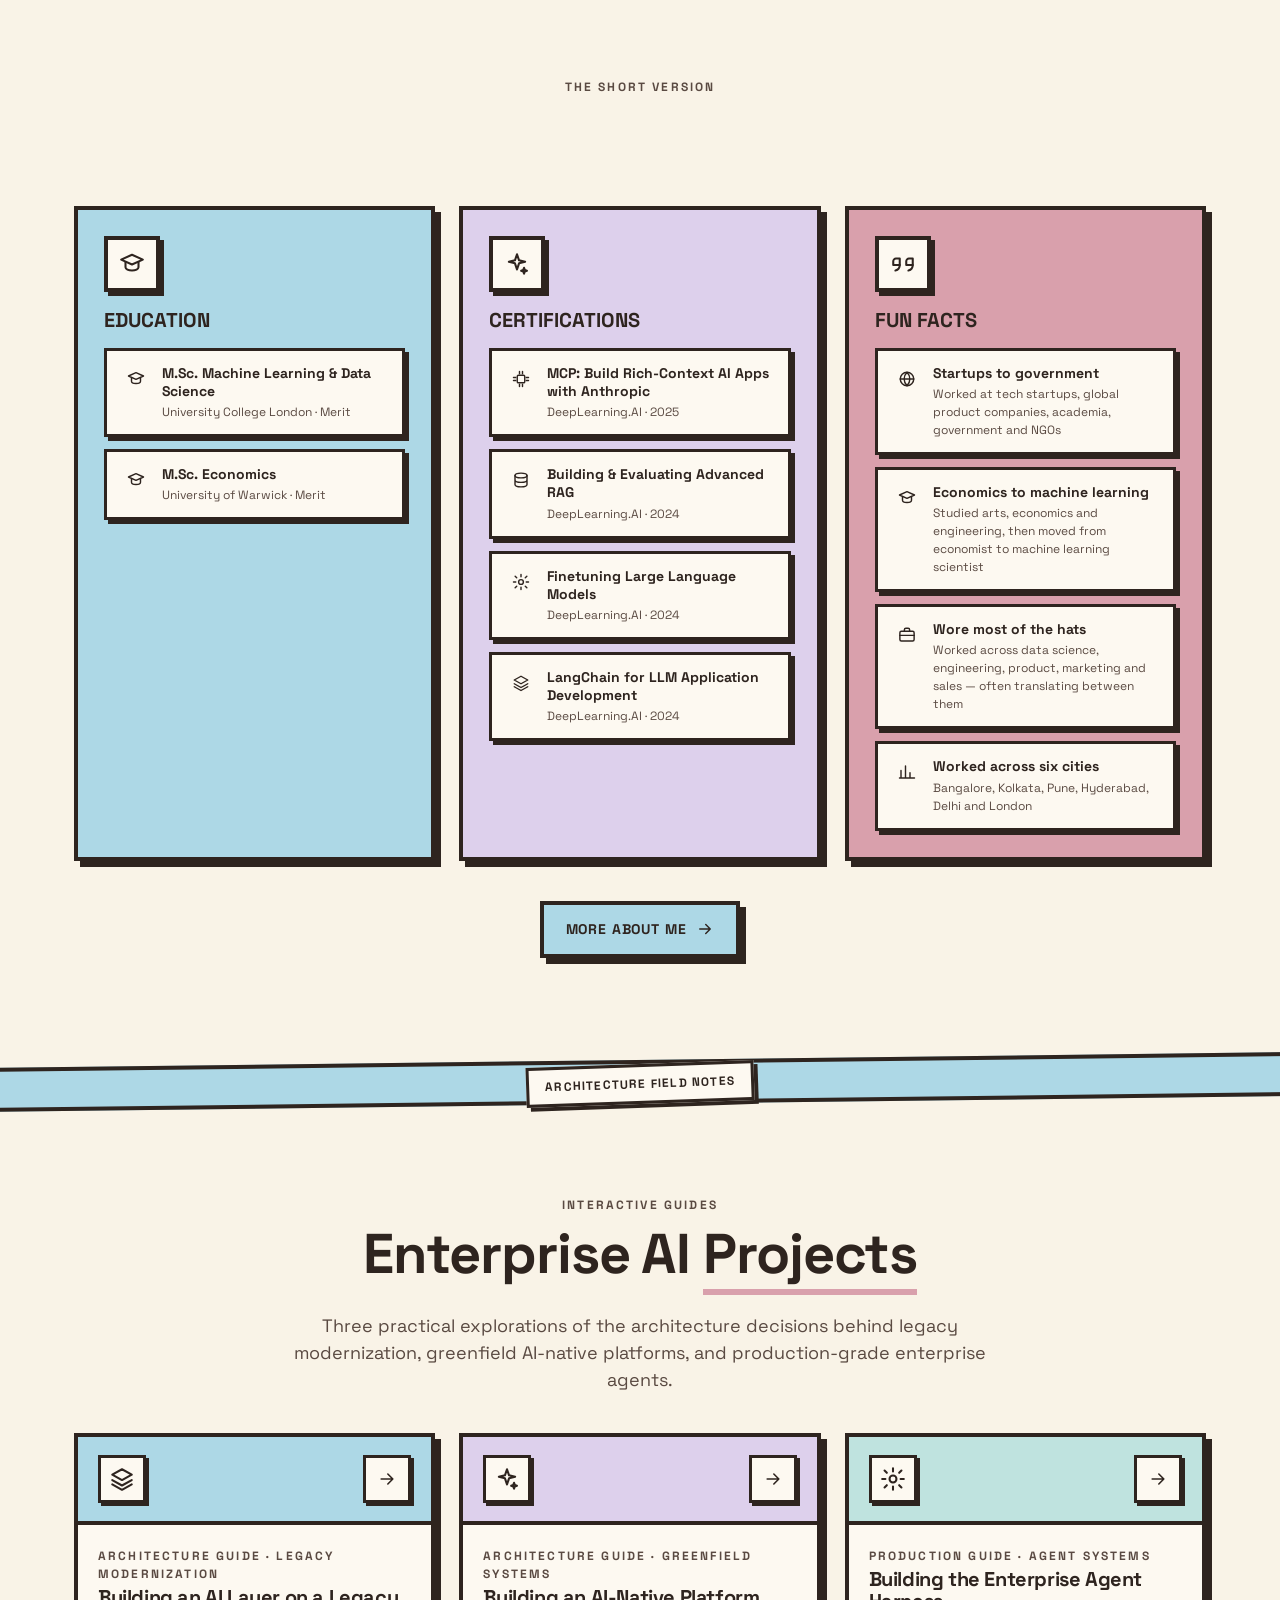
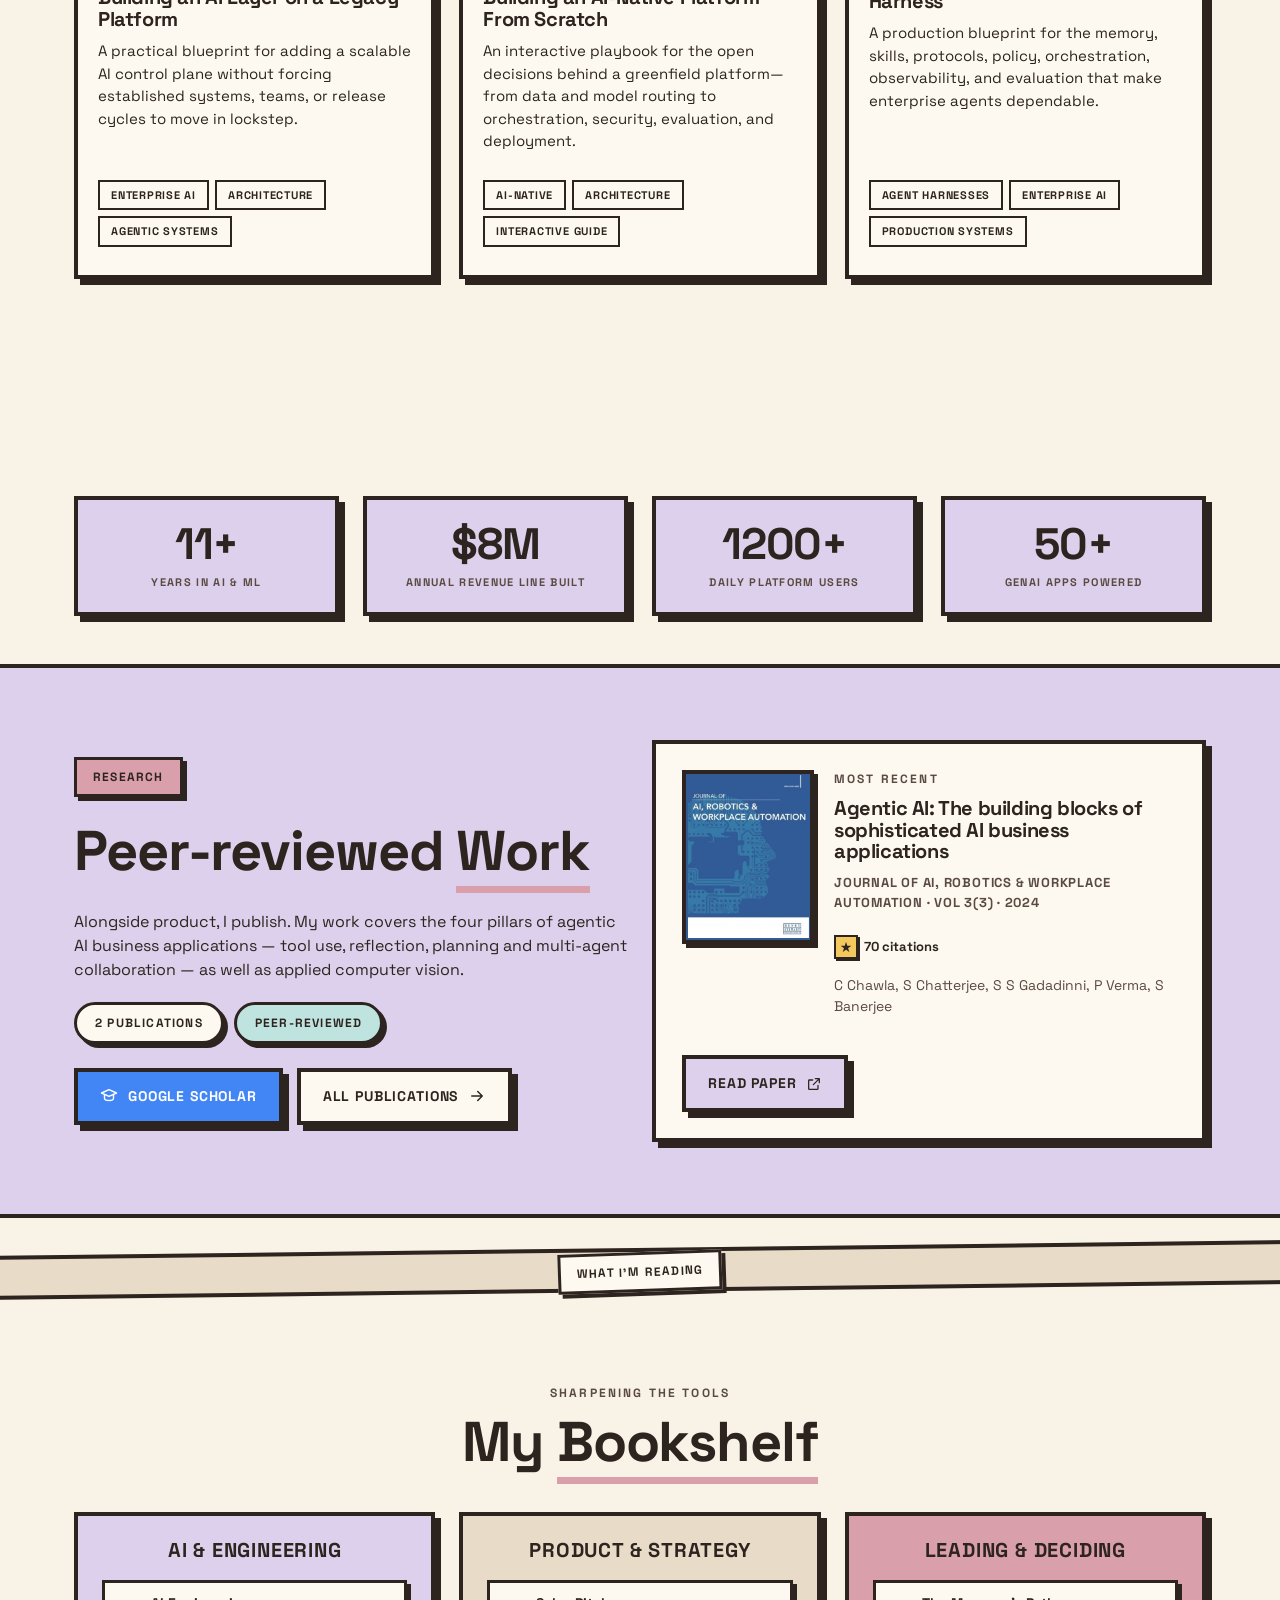
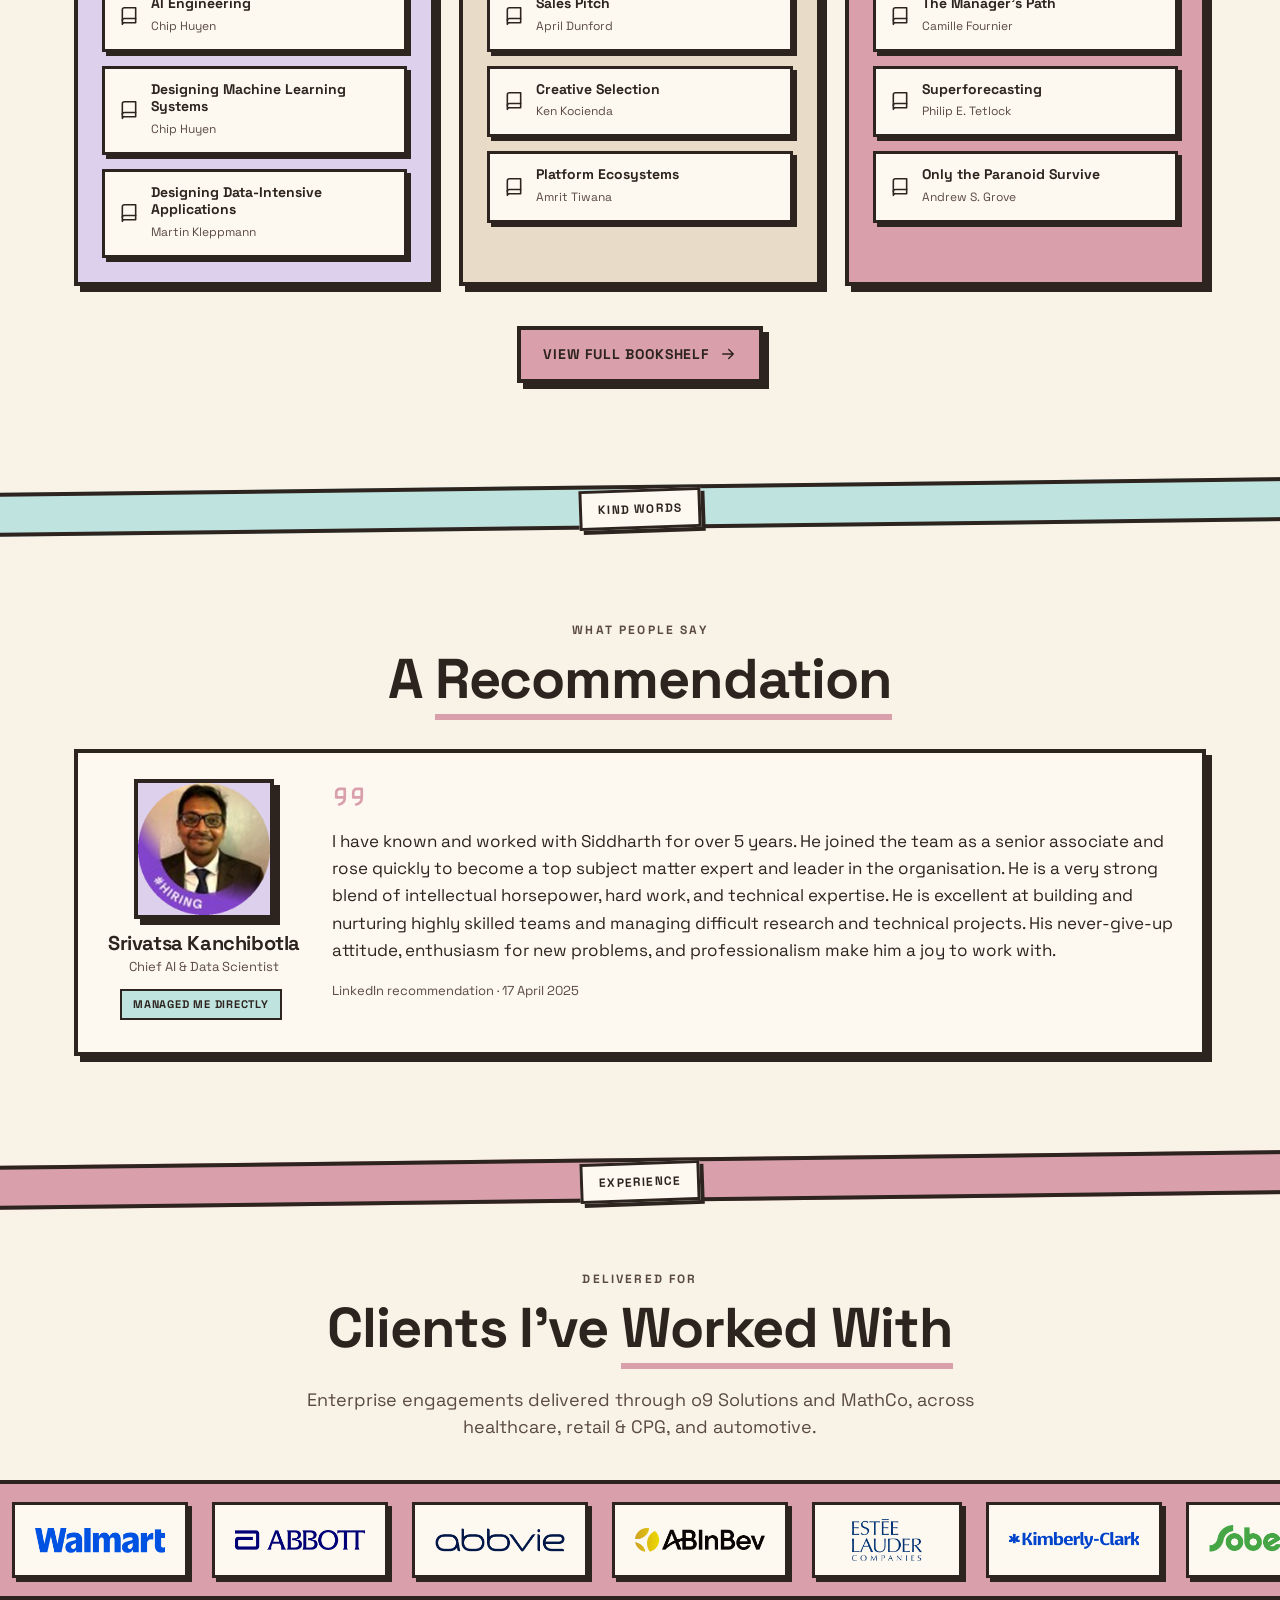
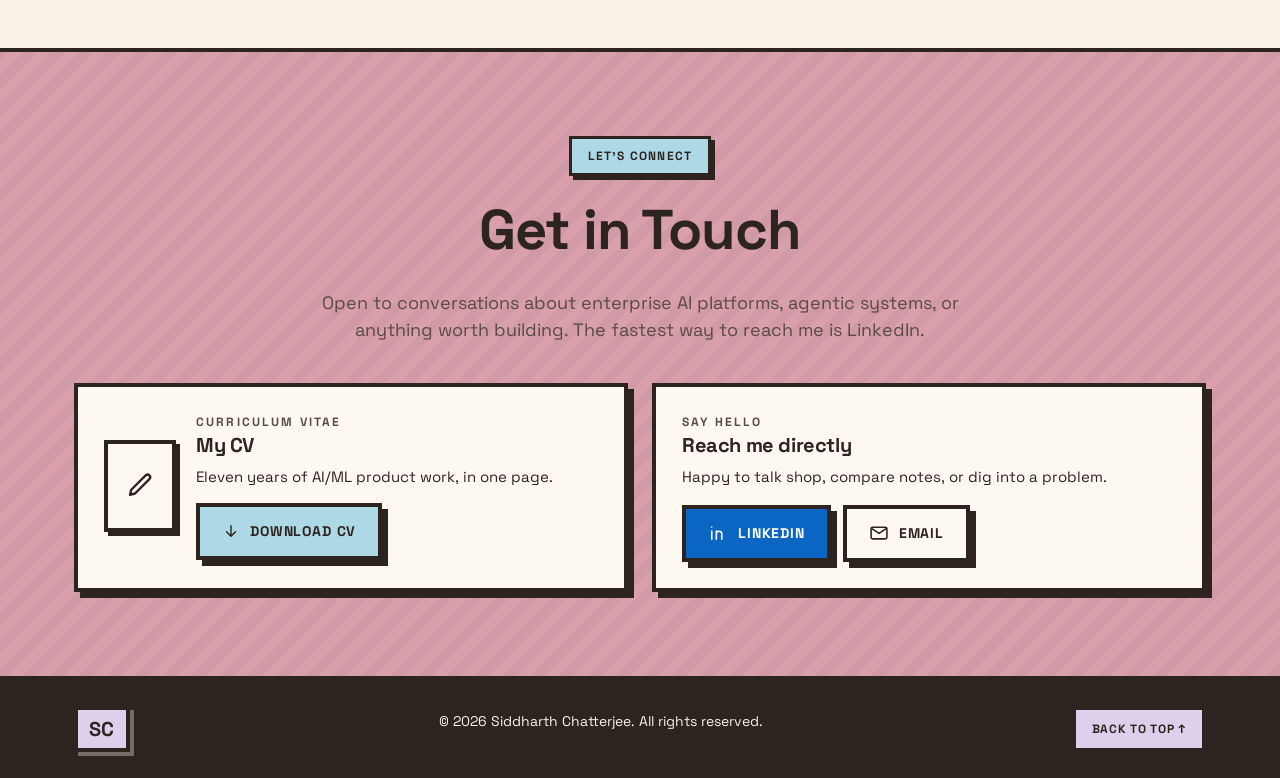
==== commit e3c4270b: "Update Google Scholar citation count" ====
--- a/index.html
+++ b/index.html
@@ -147,11 +147,11 @@
               <h3 class="h-3">Agentic AI: The building blocks of sophisticated AI business applications</h3>
               <p class="pub__venue">Journal of AI, Robotics &amp; Workplace Automation · Vol 3(3) · 2024</p>
               <a id="agentic-ai-citations" class="pub__citations"
-                 data-citations="69"
+                 data-citations="70"
                  href="https://scholar.google.co.uk/scholar?oi=bibs&amp;hl=en&amp;cites=8375951292462170289"
-                 target="_blank" rel="noopener" aria-label="69 citations on Google Scholar">
+                 target="_blank" rel="noopener" aria-label="70 citations on Google Scholar">
                 <span class="pub__citations-star" aria-hidden="true">&#9733;</span>
-                <span class="pub__citations-count">69 citations</span>
+                <span class="pub__citations-count">70 citations</span>
               </a>
               <p class="muted mt-2" style="font-size:14px">
                 C Chawla, S Chatterjee, S S Gadadinni, P Verma, S Banerjee
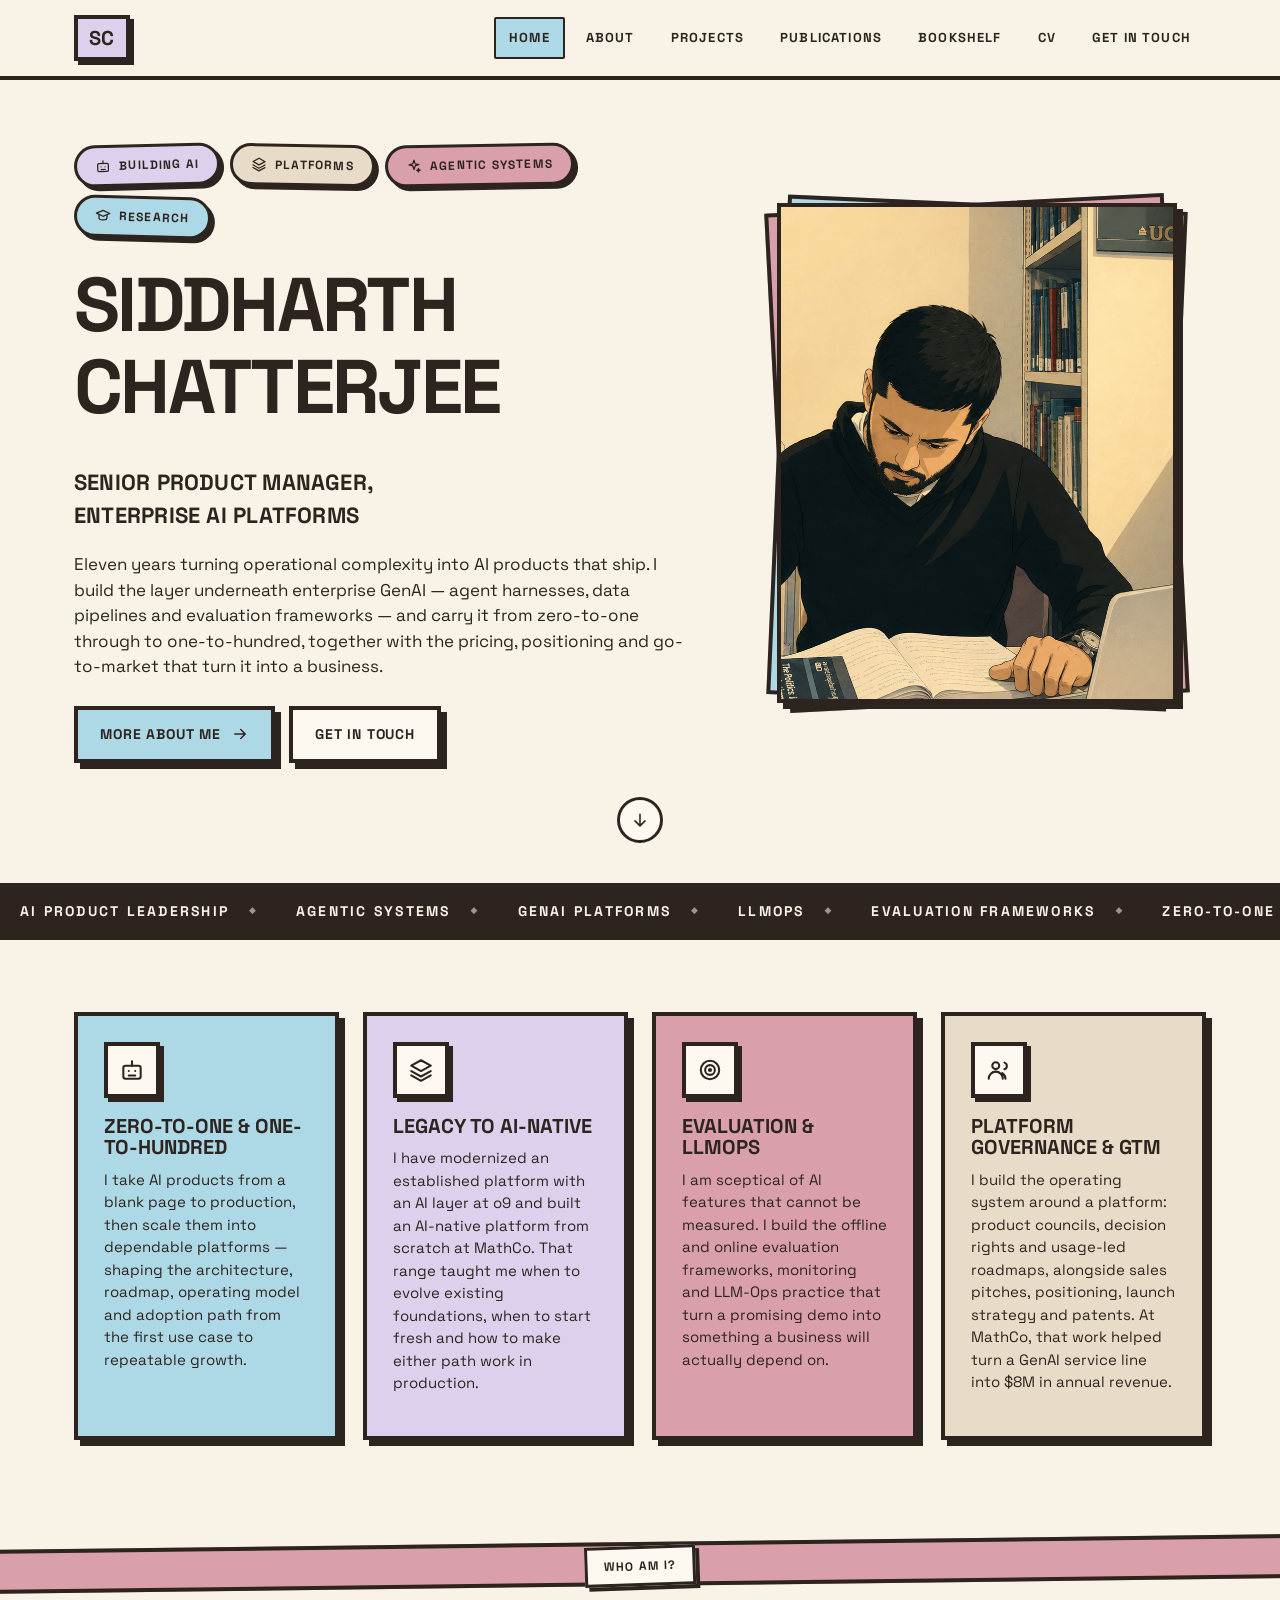
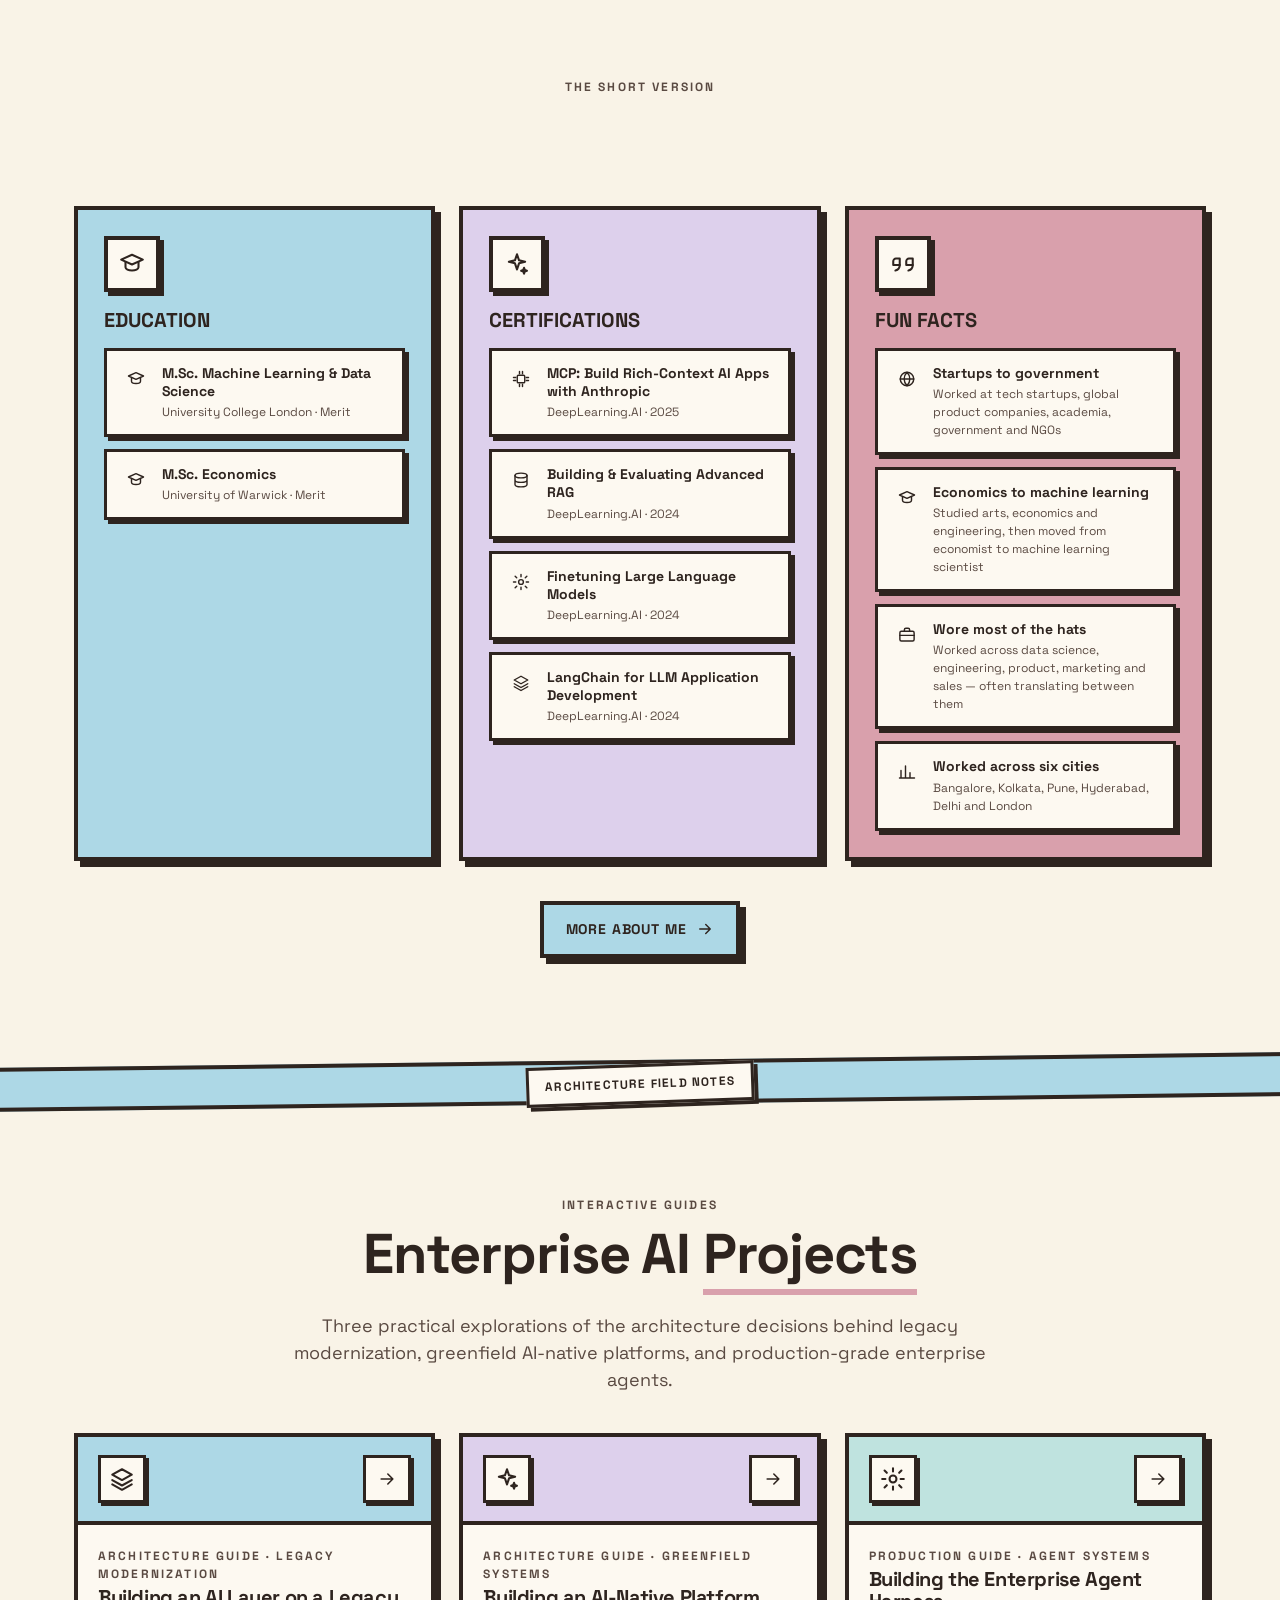
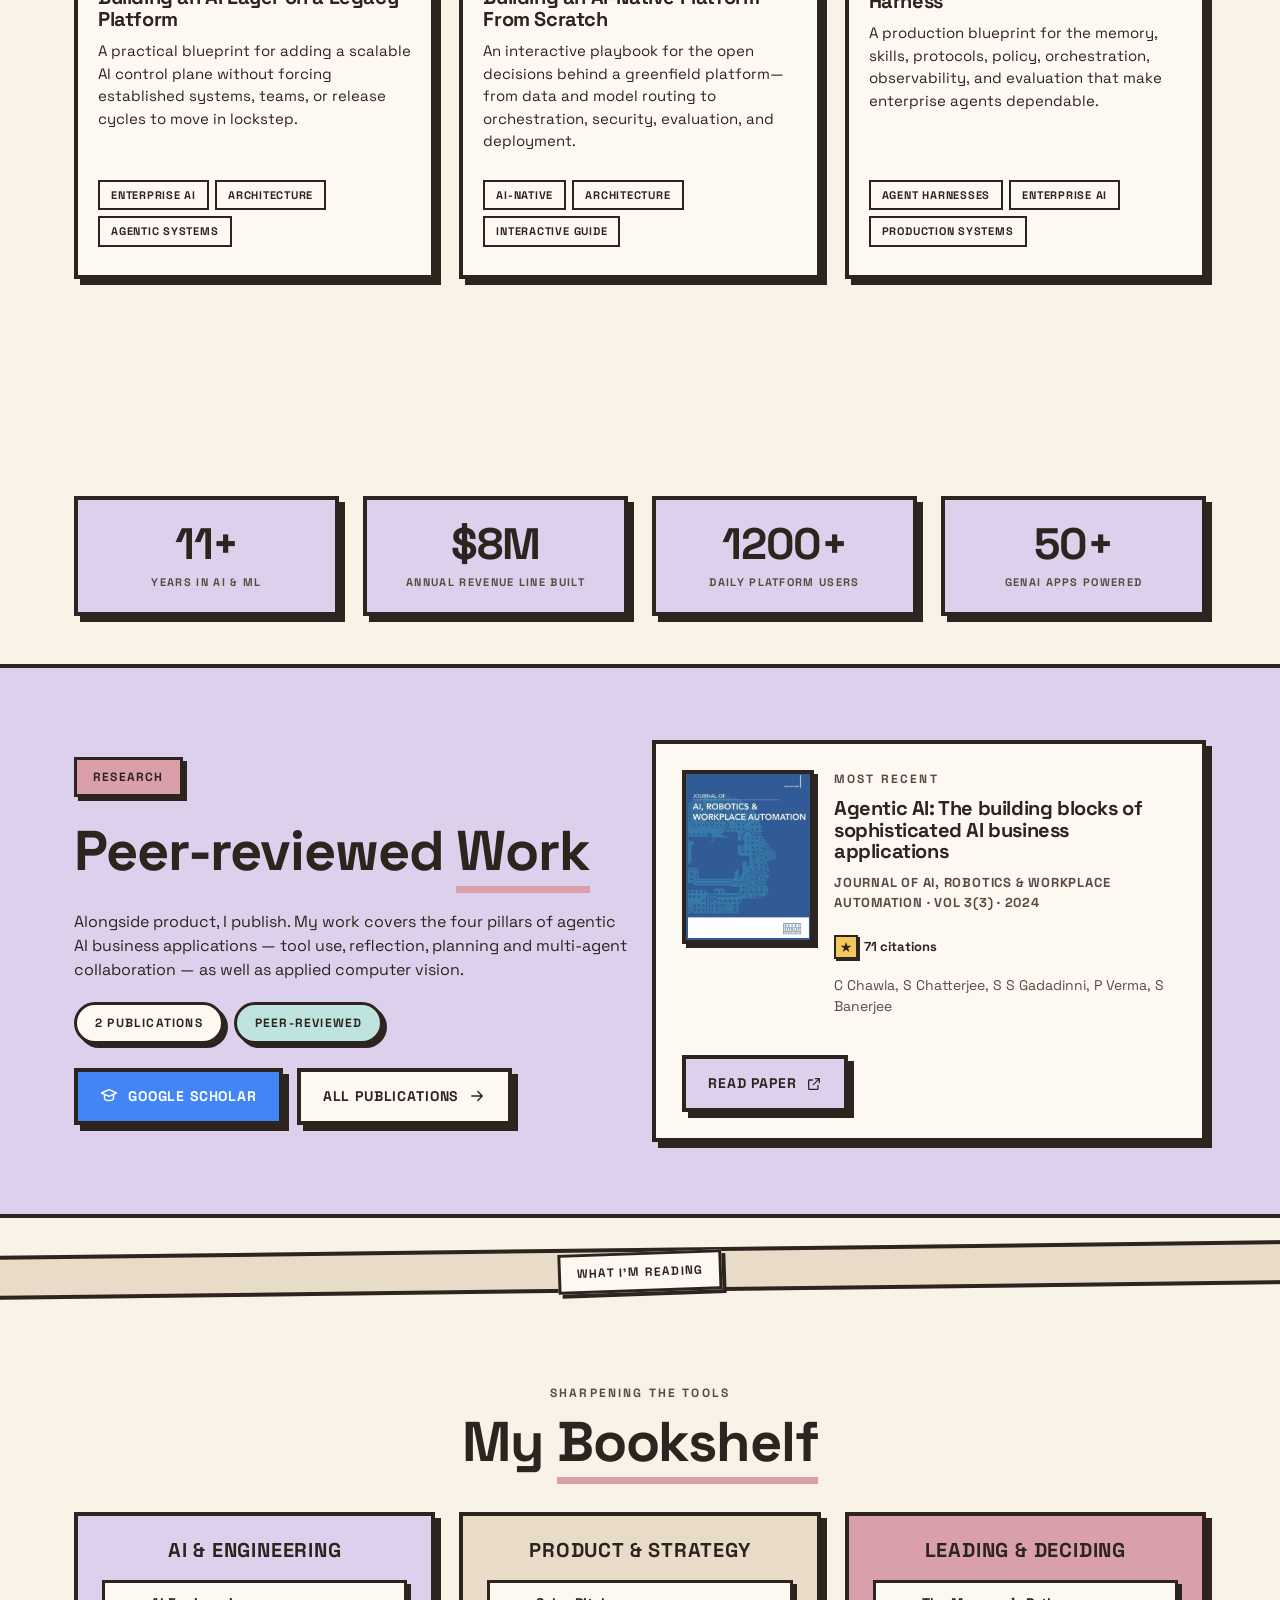
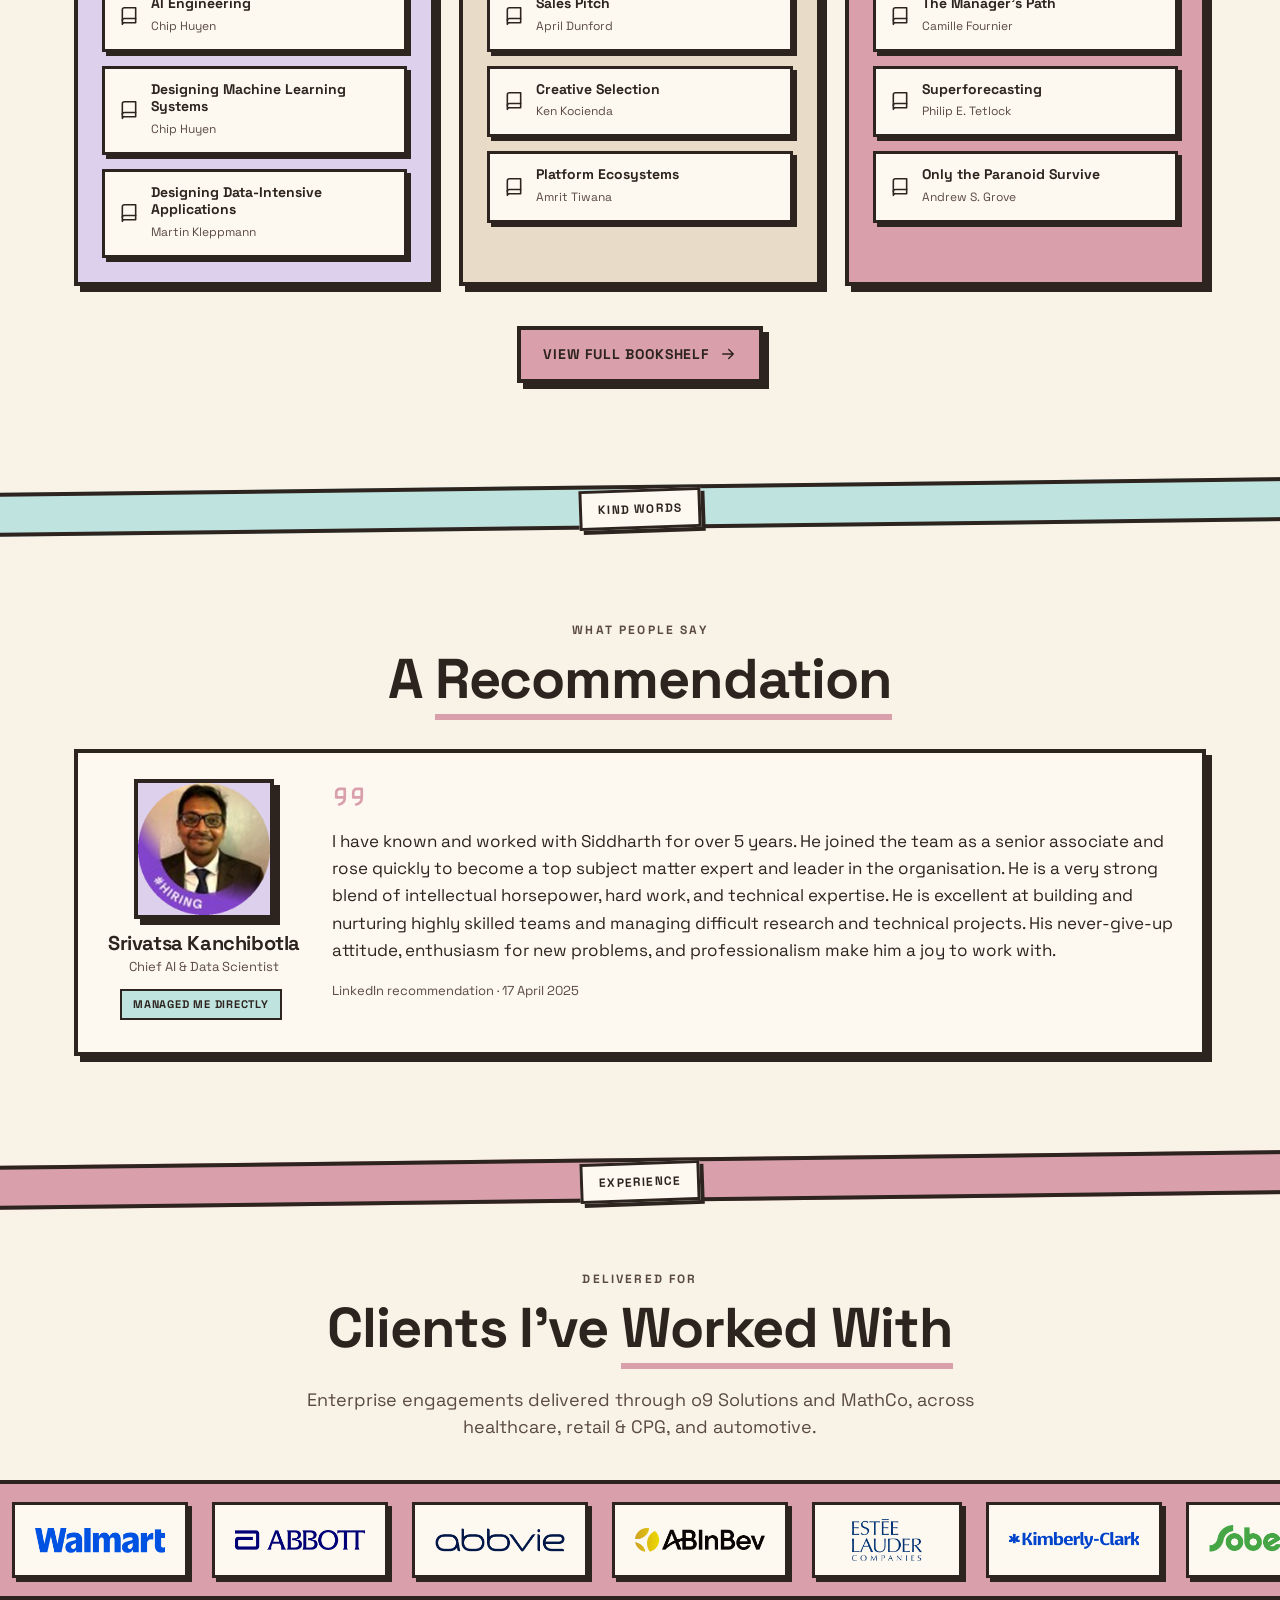
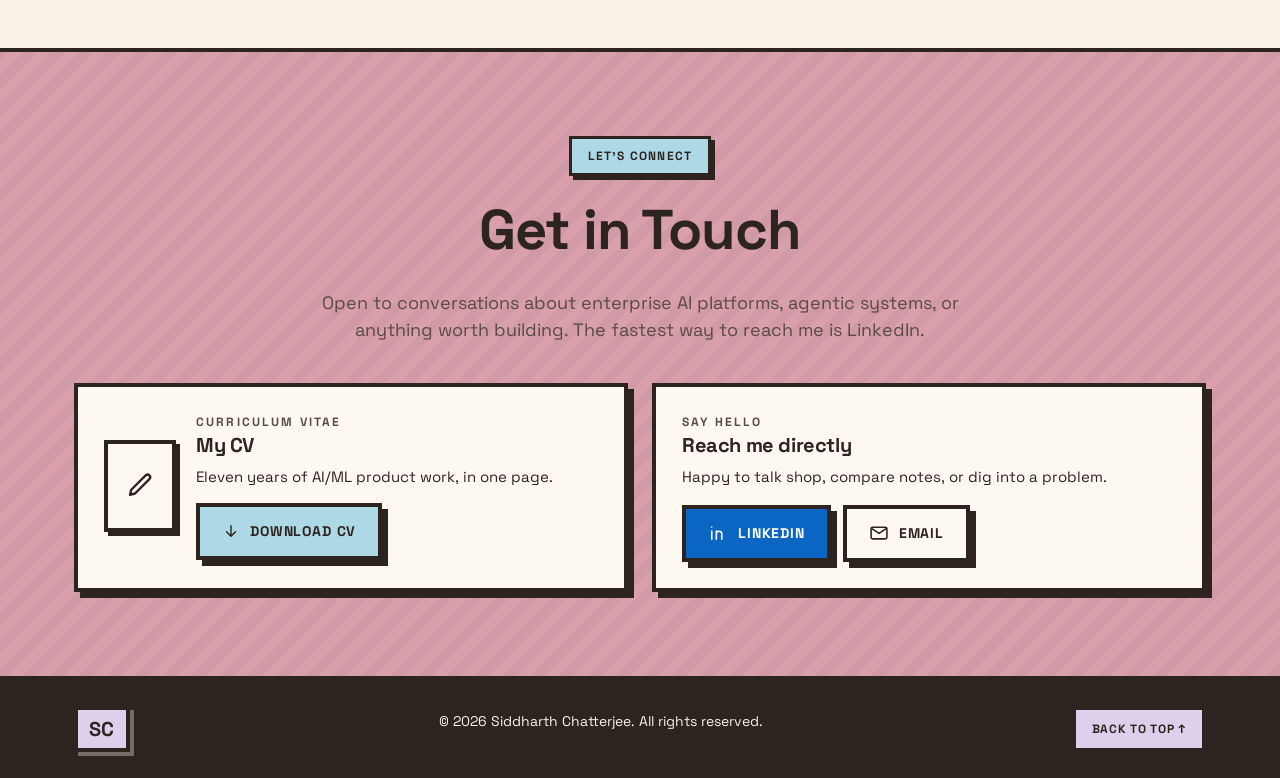
==== commit 724e758d: "Update Google Scholar citation count" ====
--- a/index.html
+++ b/index.html
@@ -147,11 +147,11 @@
               <h3 class="h-3">Agentic AI: The building blocks of sophisticated AI business applications</h3>
               <p class="pub__venue">Journal of AI, Robotics &amp; Workplace Automation · Vol 3(3) · 2024</p>
               <a id="agentic-ai-citations" class="pub__citations"
-                 data-citations="70"
+                 data-citations="71"
                  href="https://scholar.google.co.uk/scholar?oi=bibs&amp;hl=en&amp;cites=8375951292462170289"
-                 target="_blank" rel="noopener" aria-label="70 citations on Google Scholar">
+                 target="_blank" rel="noopener" aria-label="71 citations on Google Scholar">
                 <span class="pub__citations-star" aria-hidden="true">&#9733;</span>
-                <span class="pub__citations-count">70 citations</span>
+                <span class="pub__citations-count">71 citations</span>
               </a>
               <p class="muted mt-2" style="font-size:14px">
                 C Chawla, S Chatterjee, S S Gadadinni, P Verma, S Banerjee
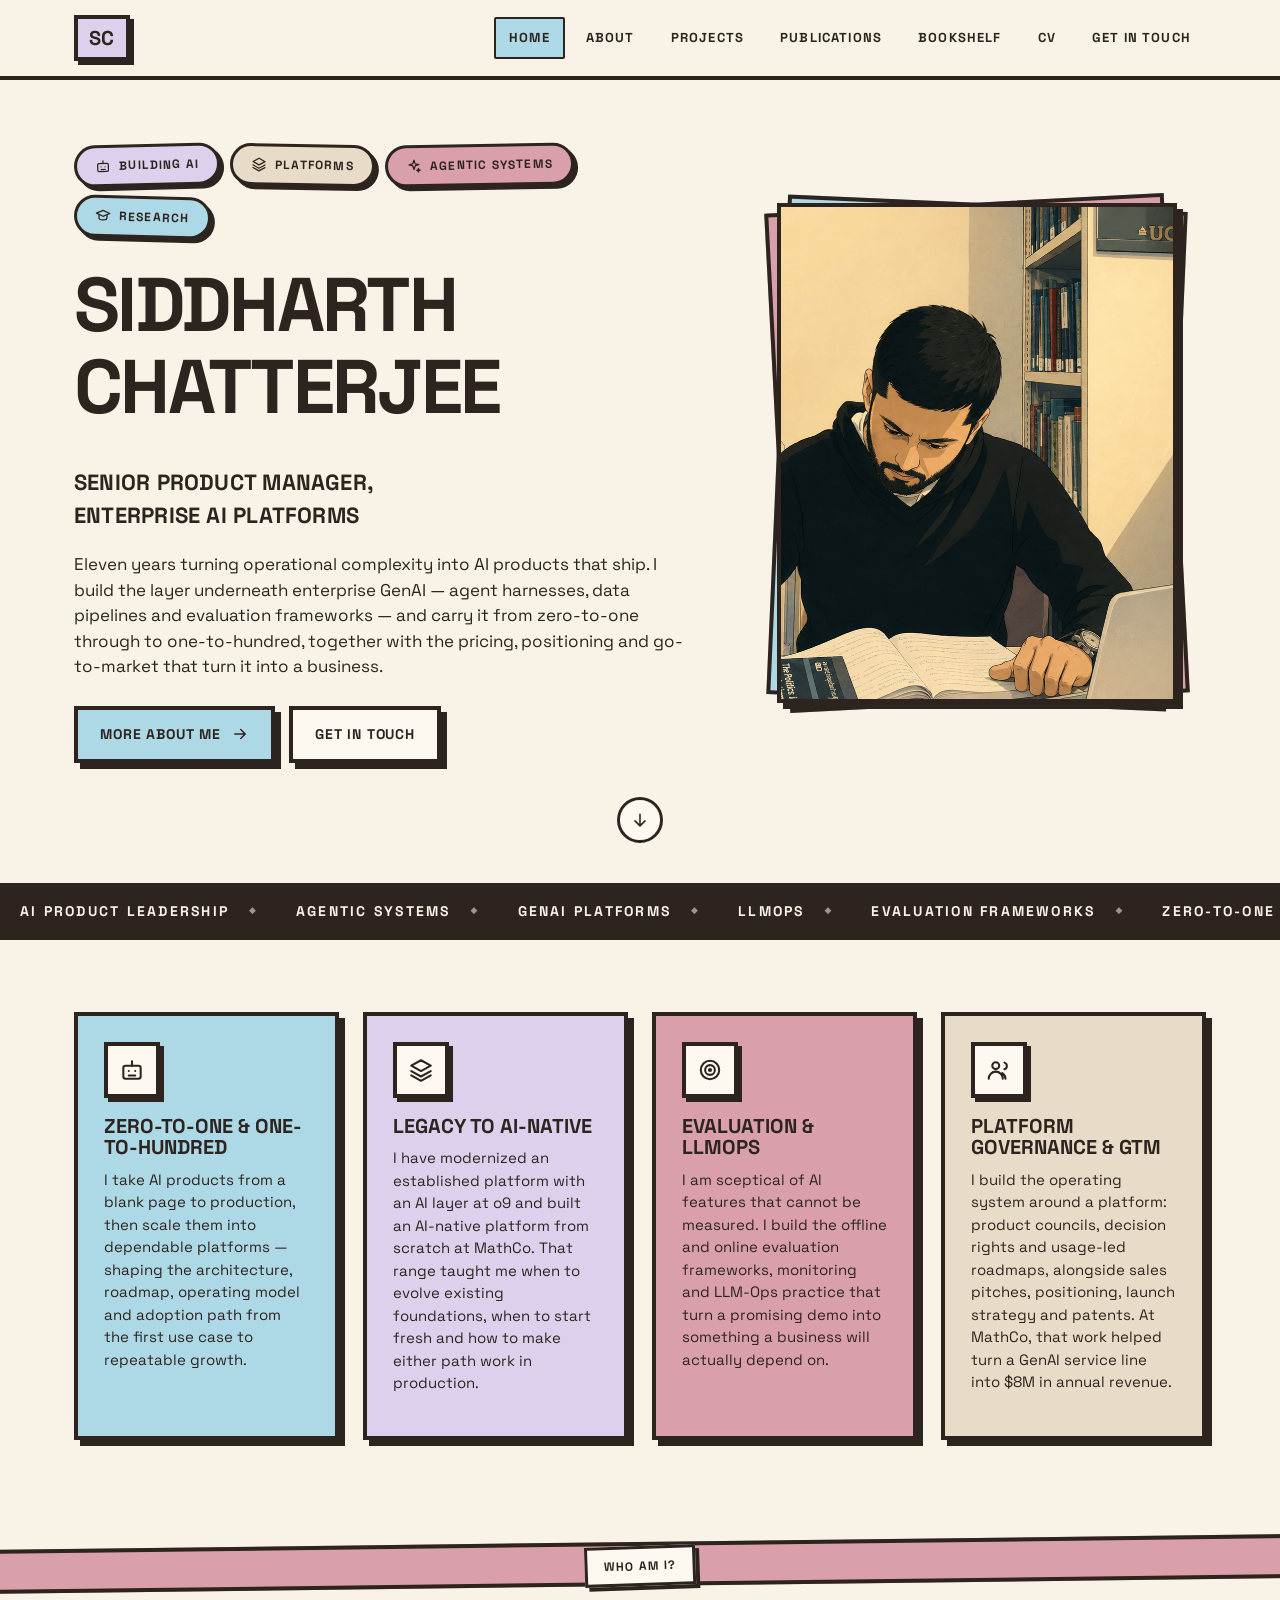
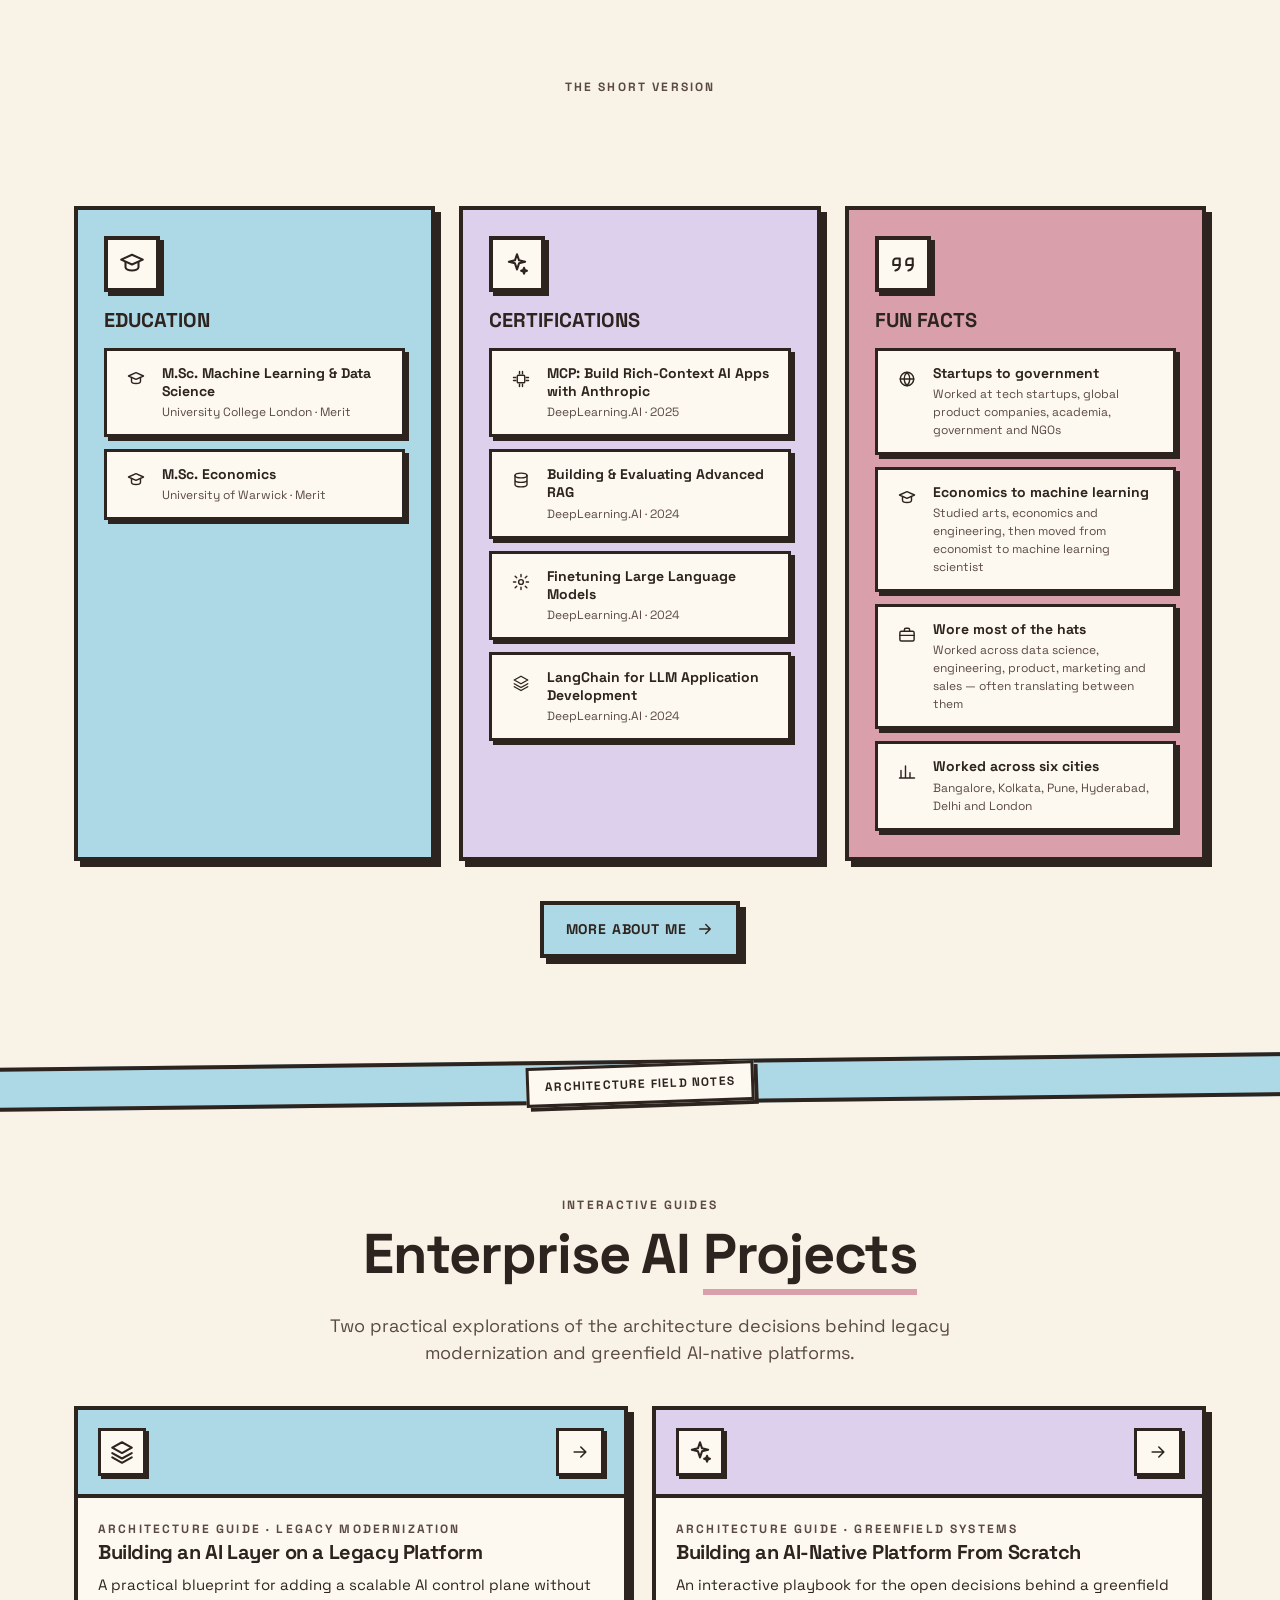
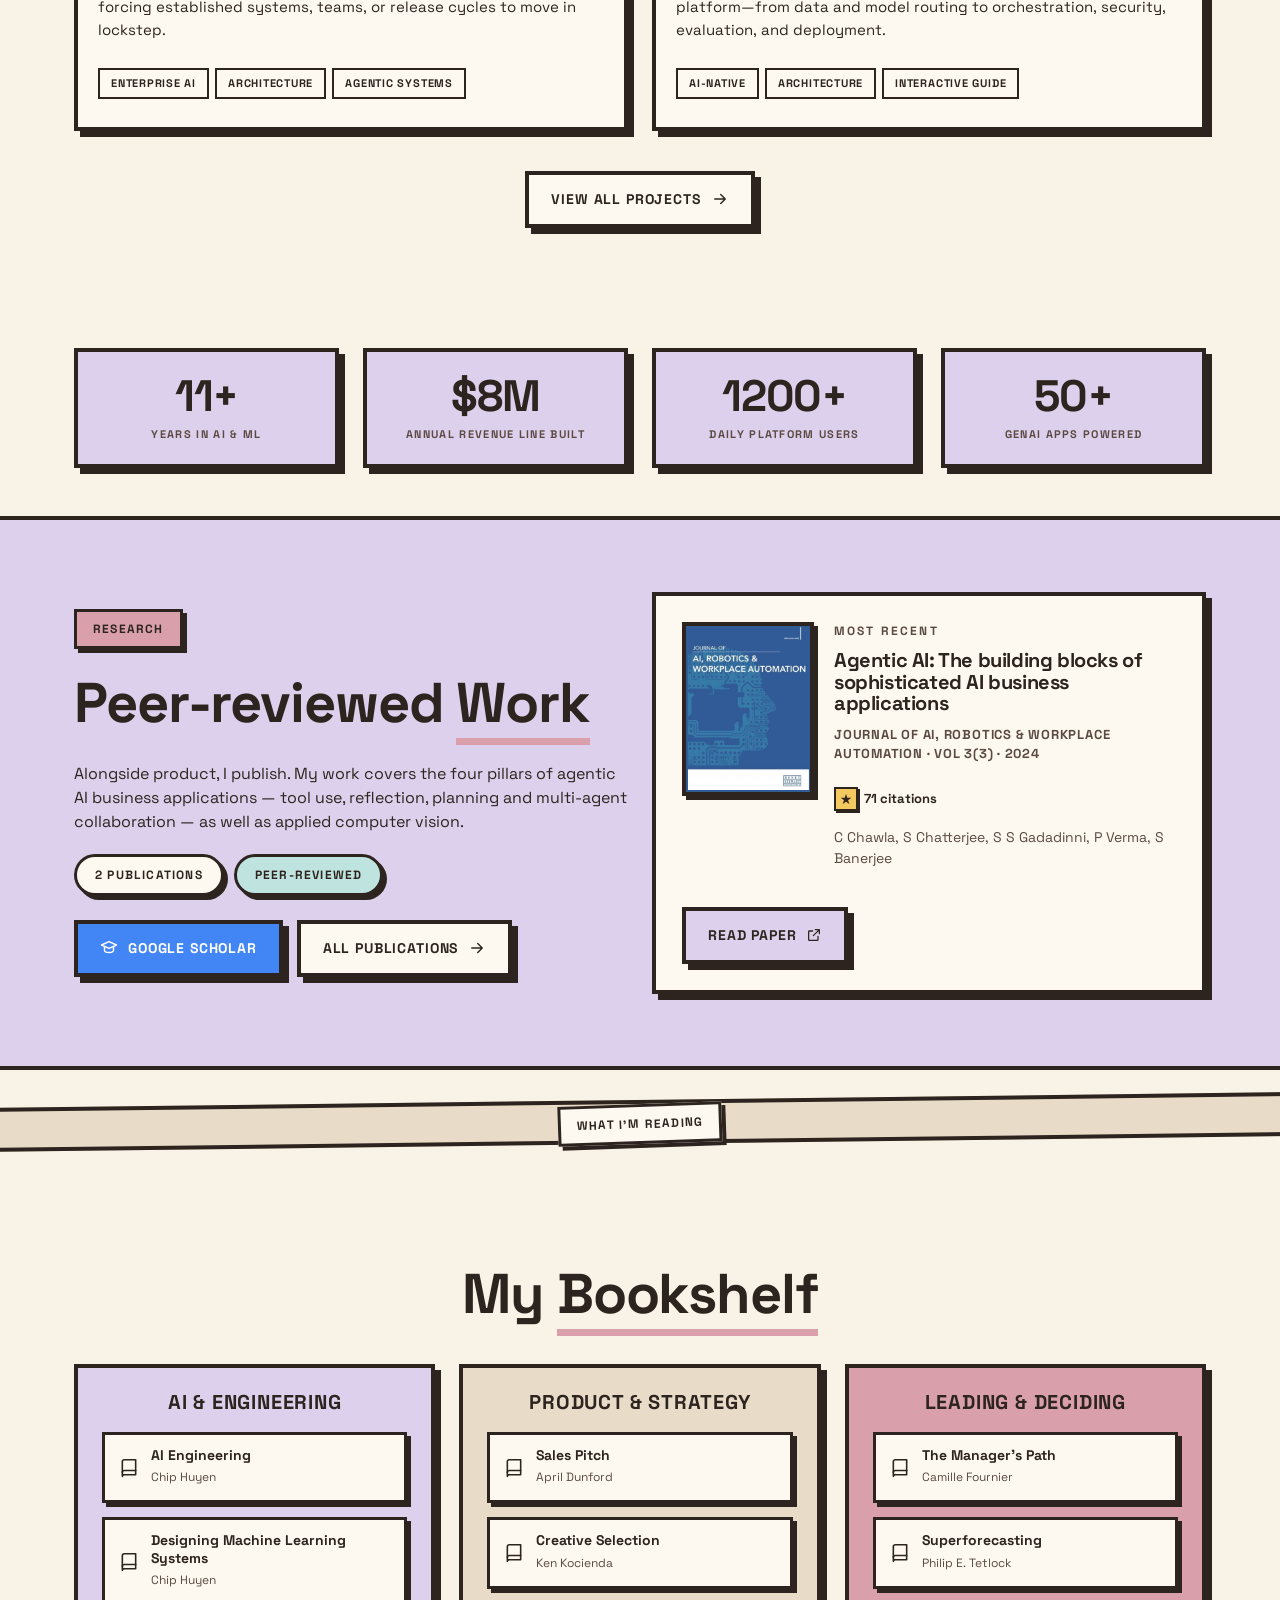
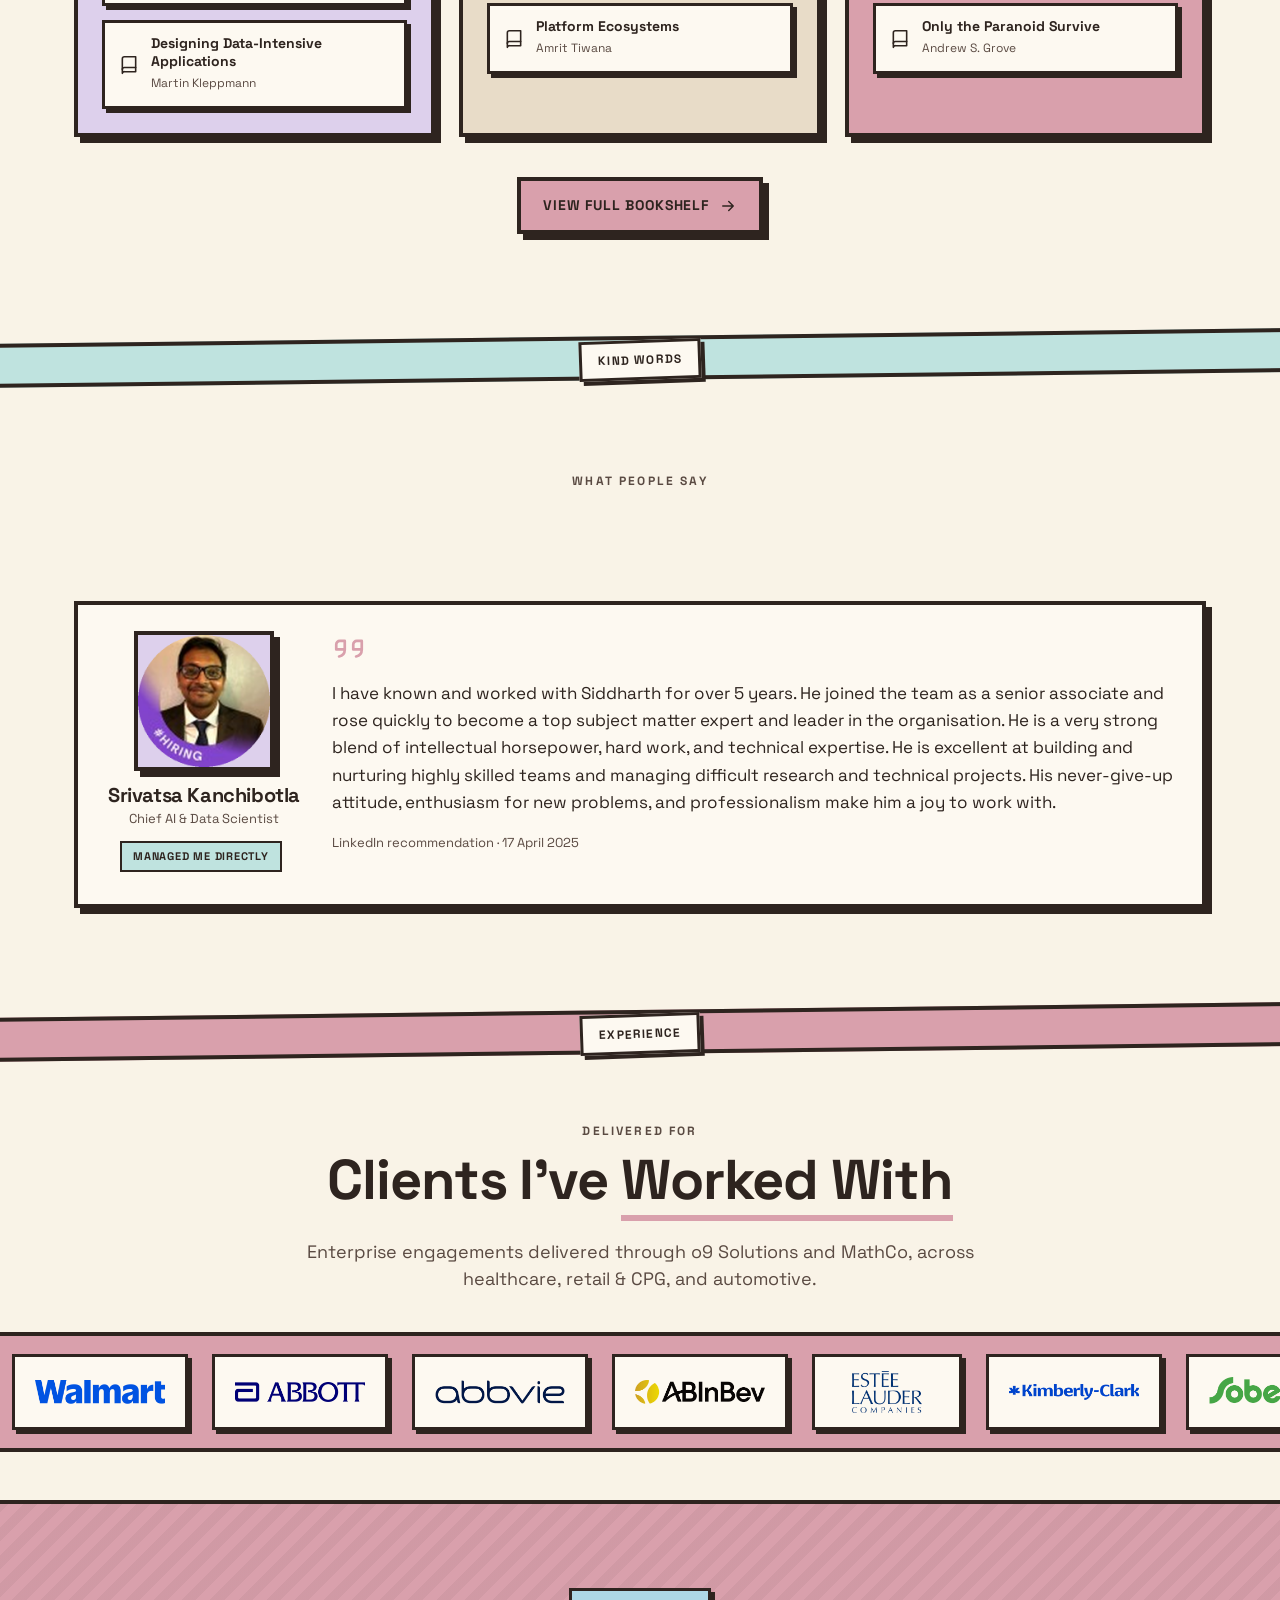
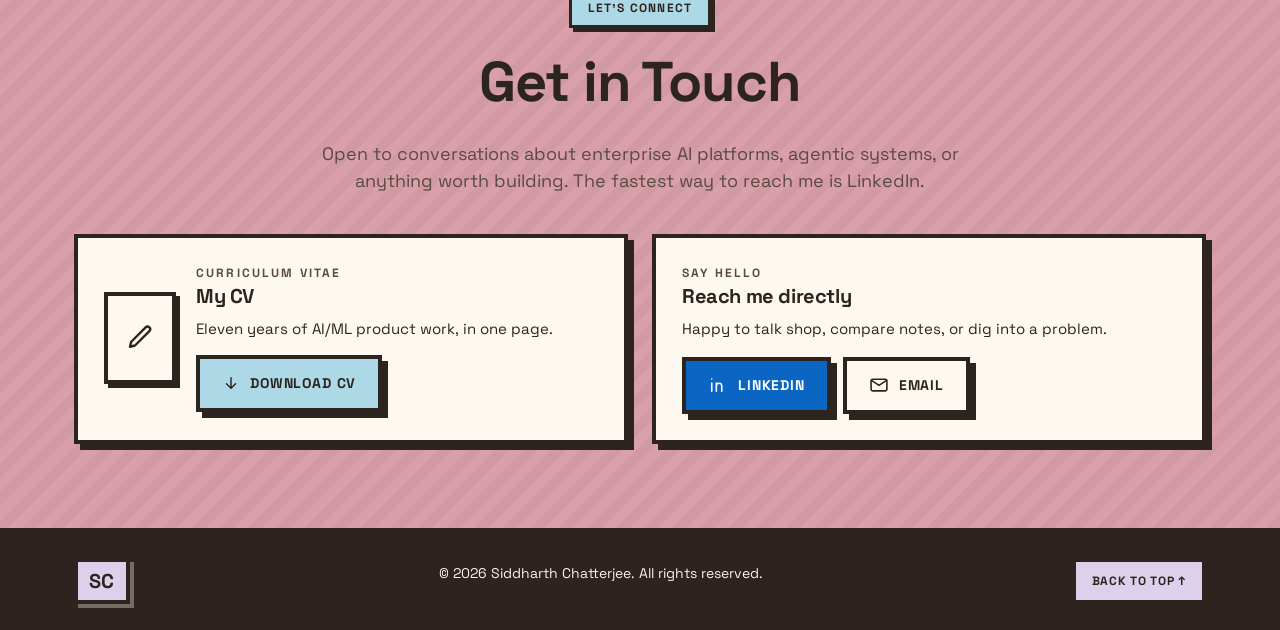
==== commit d17c2b1b: "Unlist agent harness project and update CV link" ====
--- a/index.html
+++ b/index.html
@@ -98,11 +98,11 @@
       <p class="eyebrow reveal">Interactive guides</p>
       <h2 class="h-1 reveal">Enterprise AI <span class="swash">Projects</span></h2>
       <p class="lead reveal" style="max-width:58ch;margin-inline:auto">
-        Three practical explorations of the architecture decisions behind legacy modernization,
-        greenfield AI-native platforms, and production-grade enterprise agents.
+        Two practical explorations of the architecture decisions behind legacy modernization
+        and greenfield AI-native platforms.
       </p>
     </div>
-    <div class="grid grid-3" id="project-cards"></div>
+    <div class="grid grid-2" id="project-cards"></div>
     <div class="cta-row mt-4">
       <a class="btn reveal" href="projects.html">View All Projects <i data-icon="arrowRight" data-size="18"></i></a>
     </div>
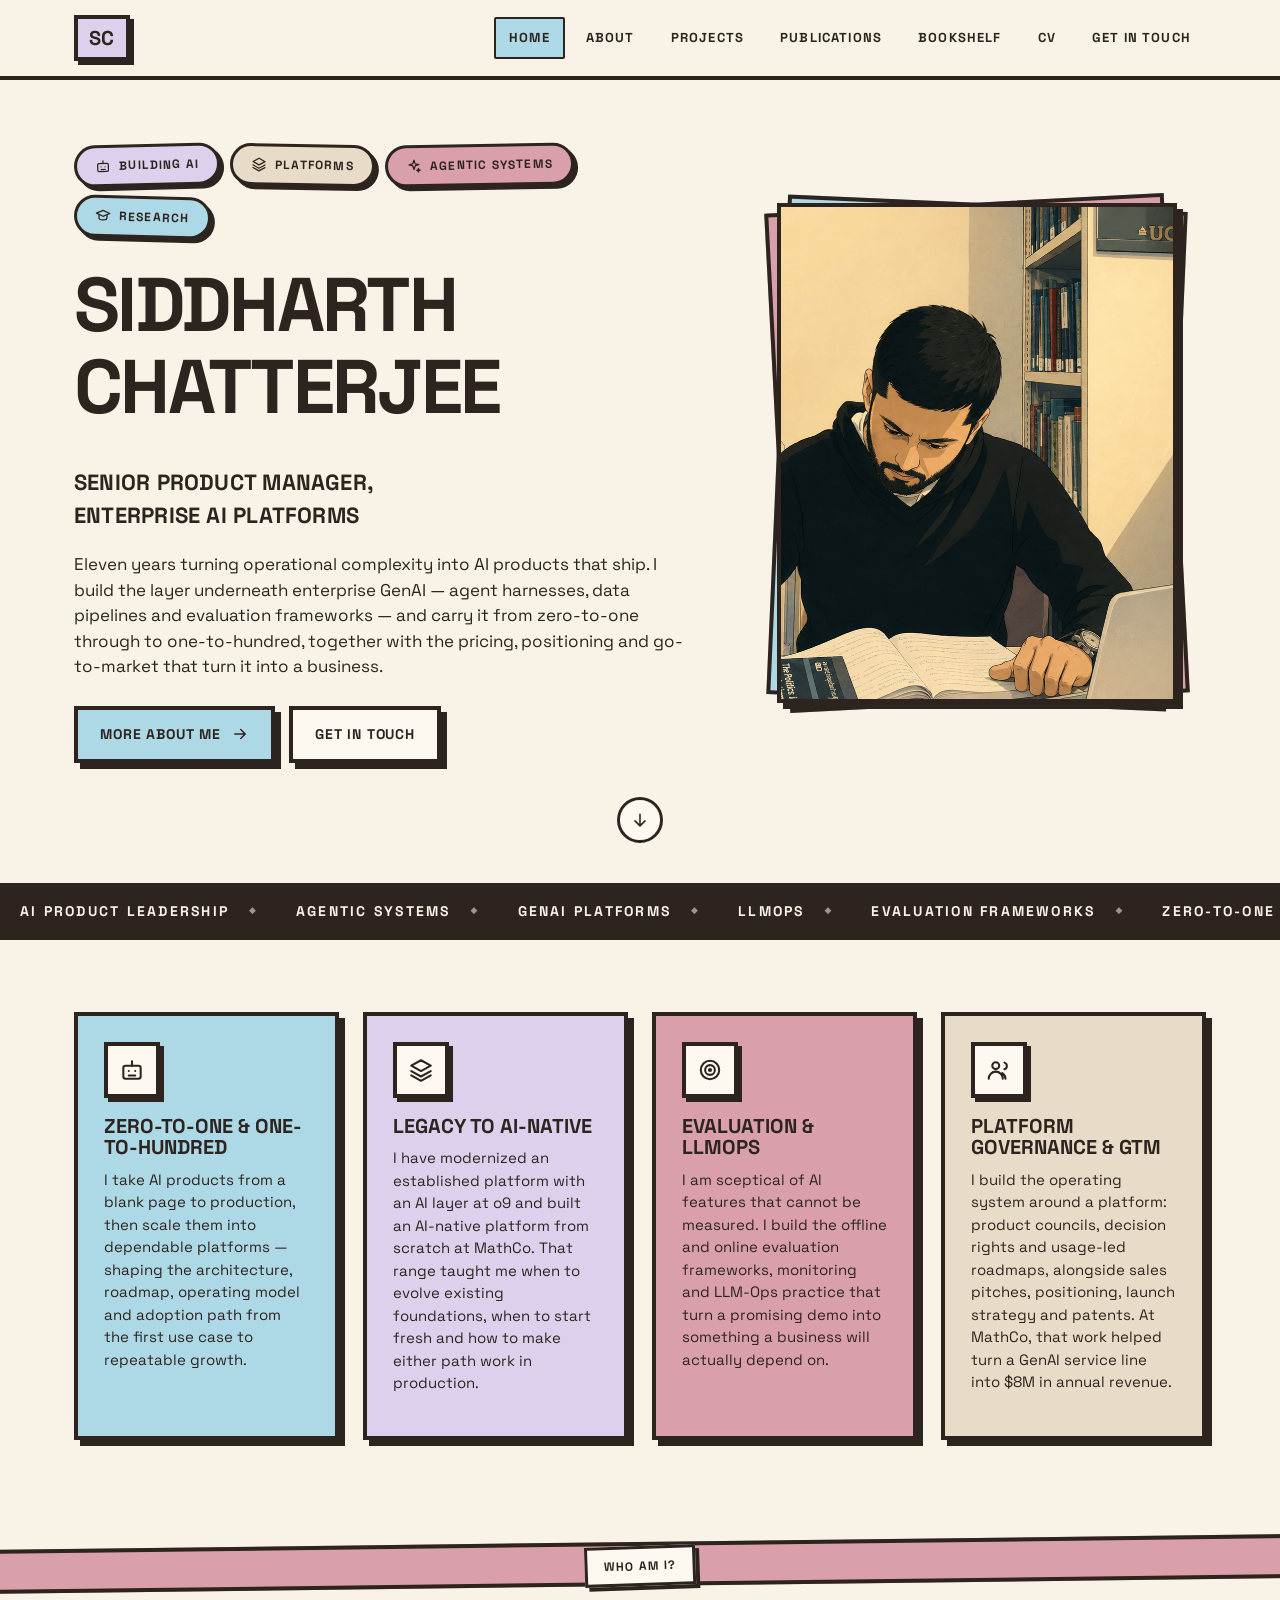
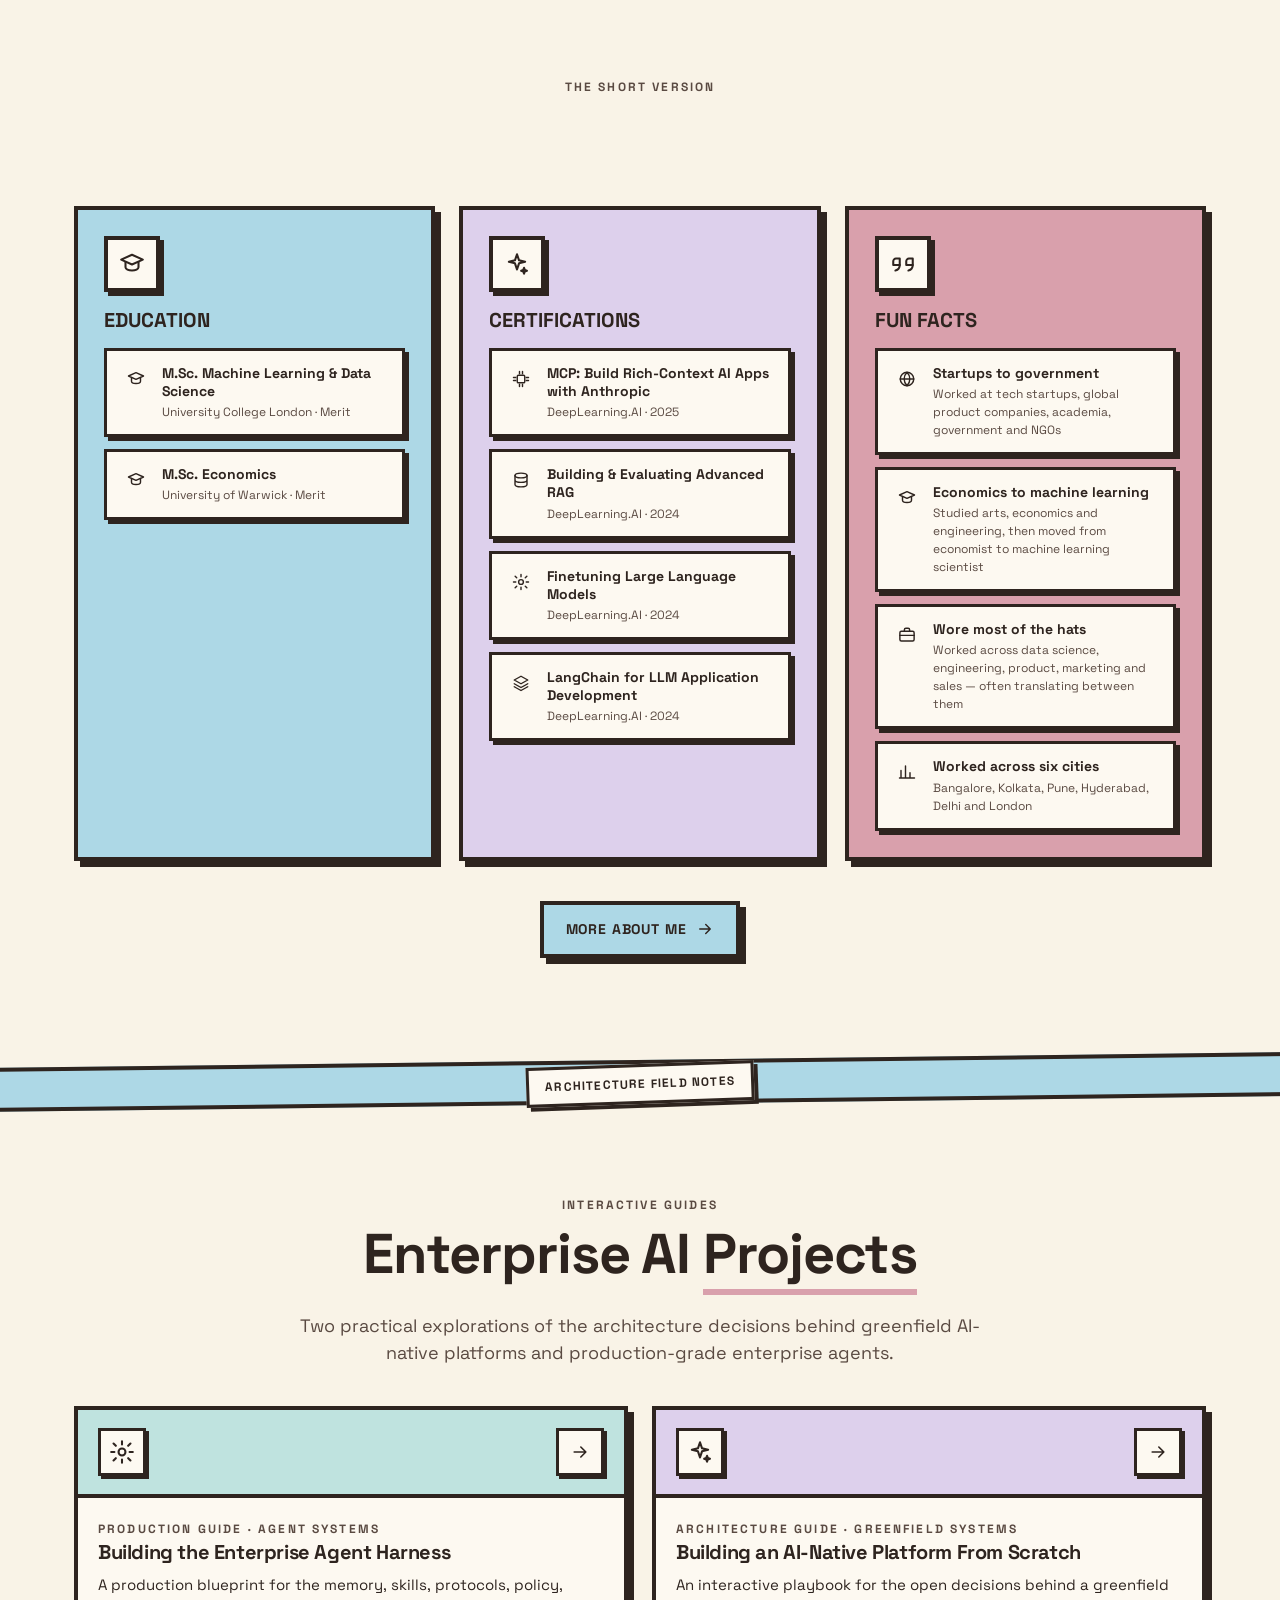
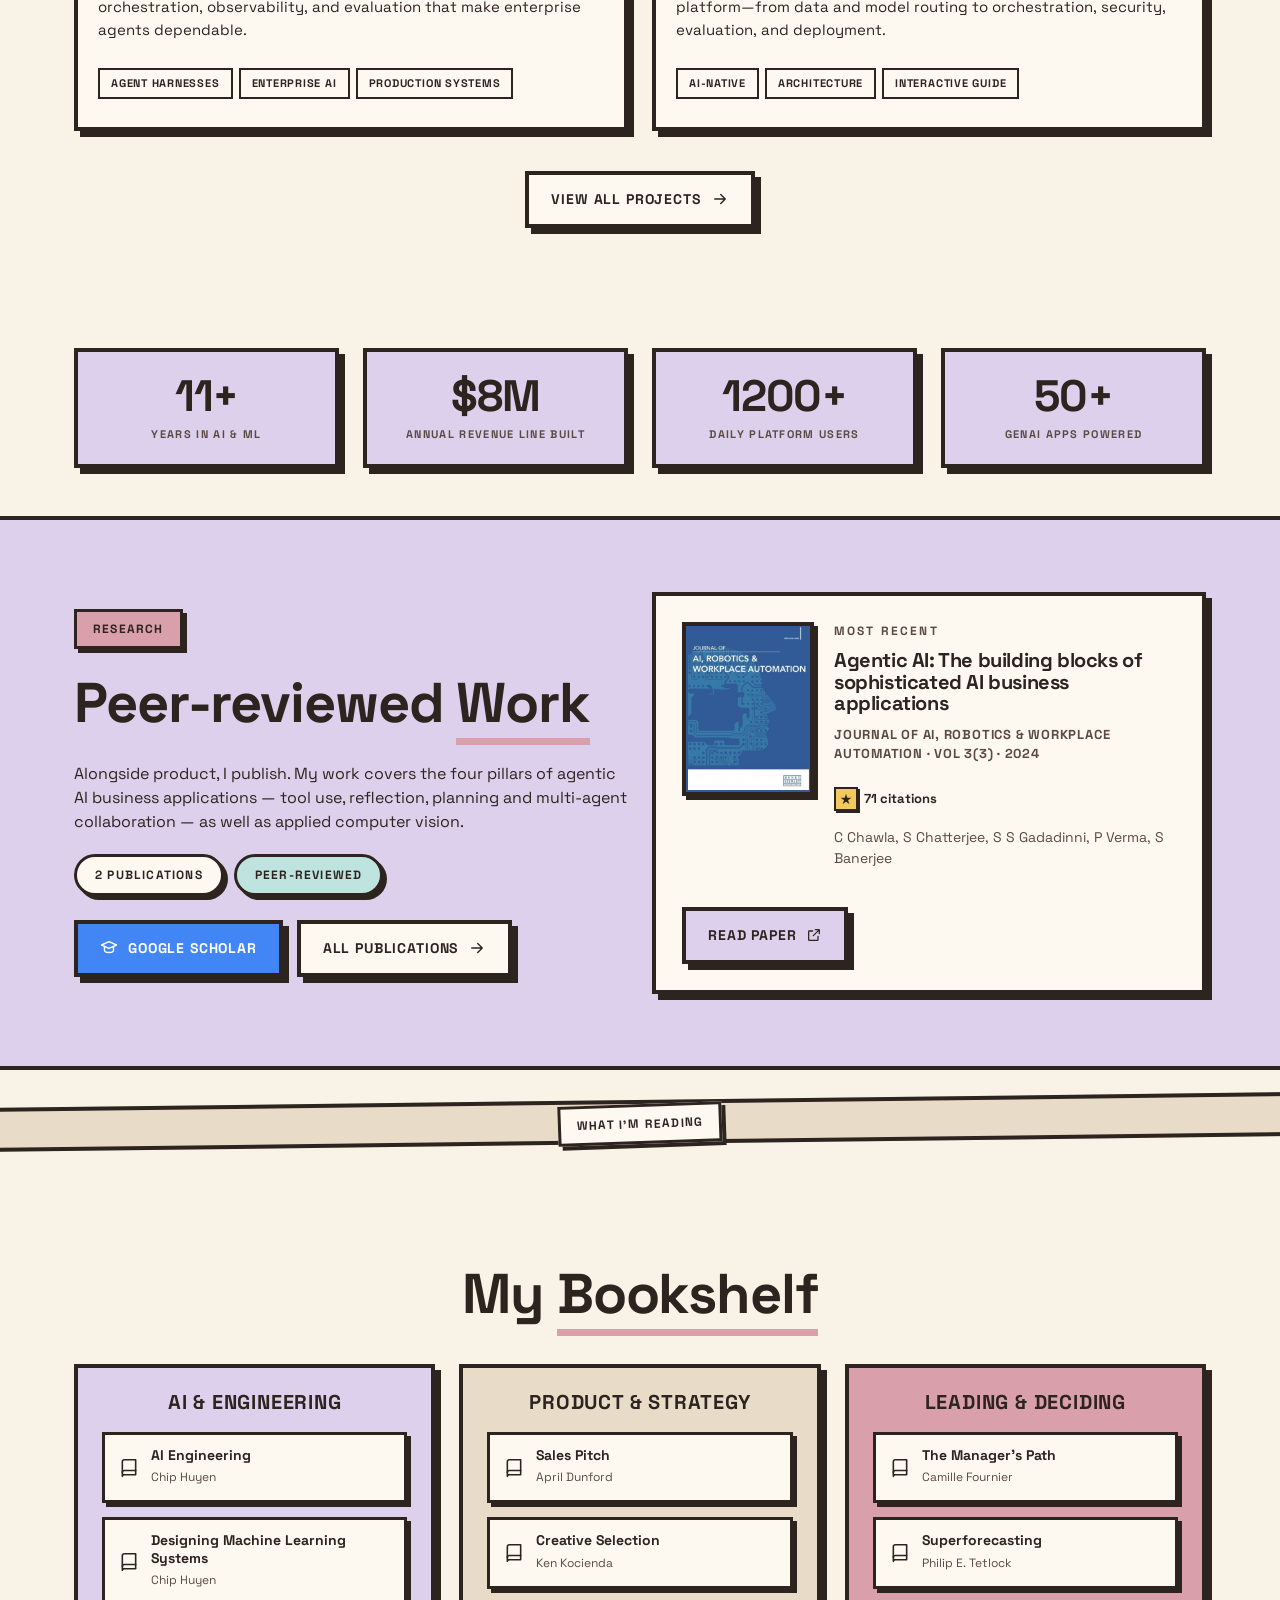
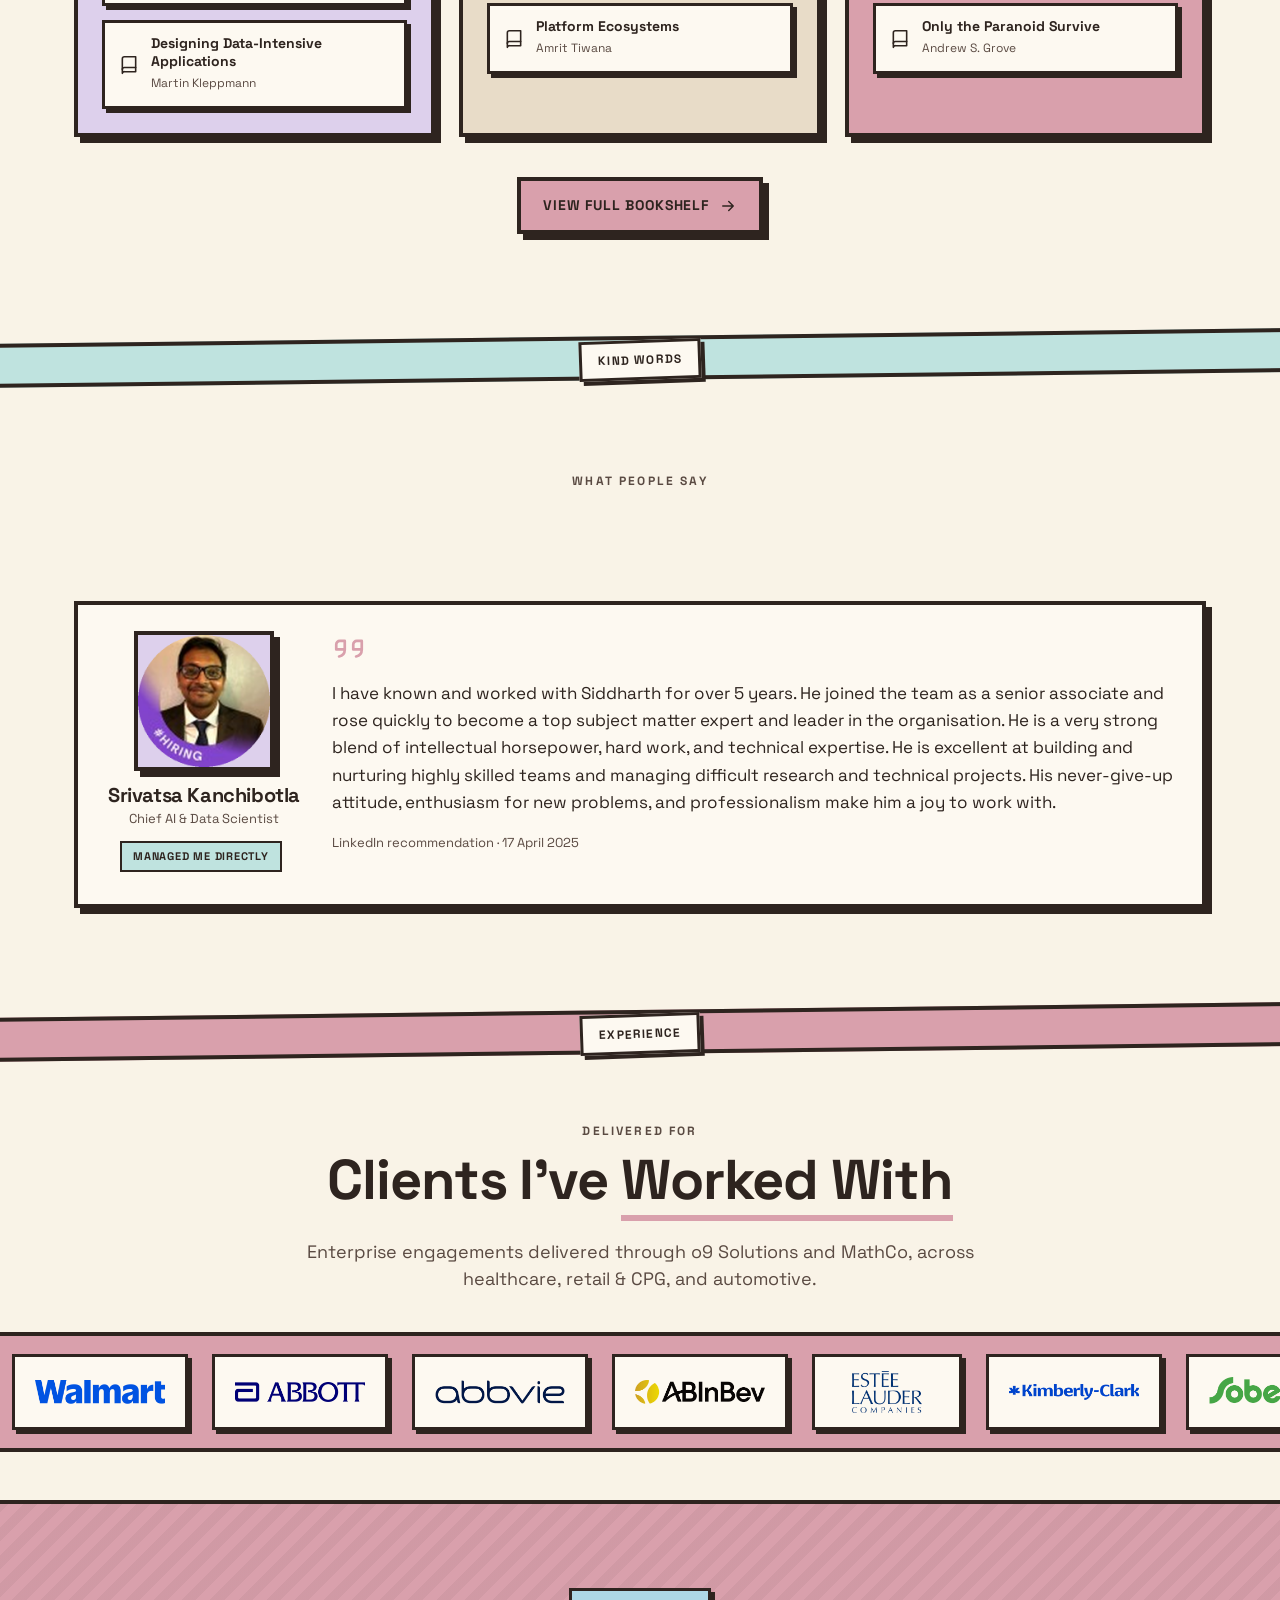
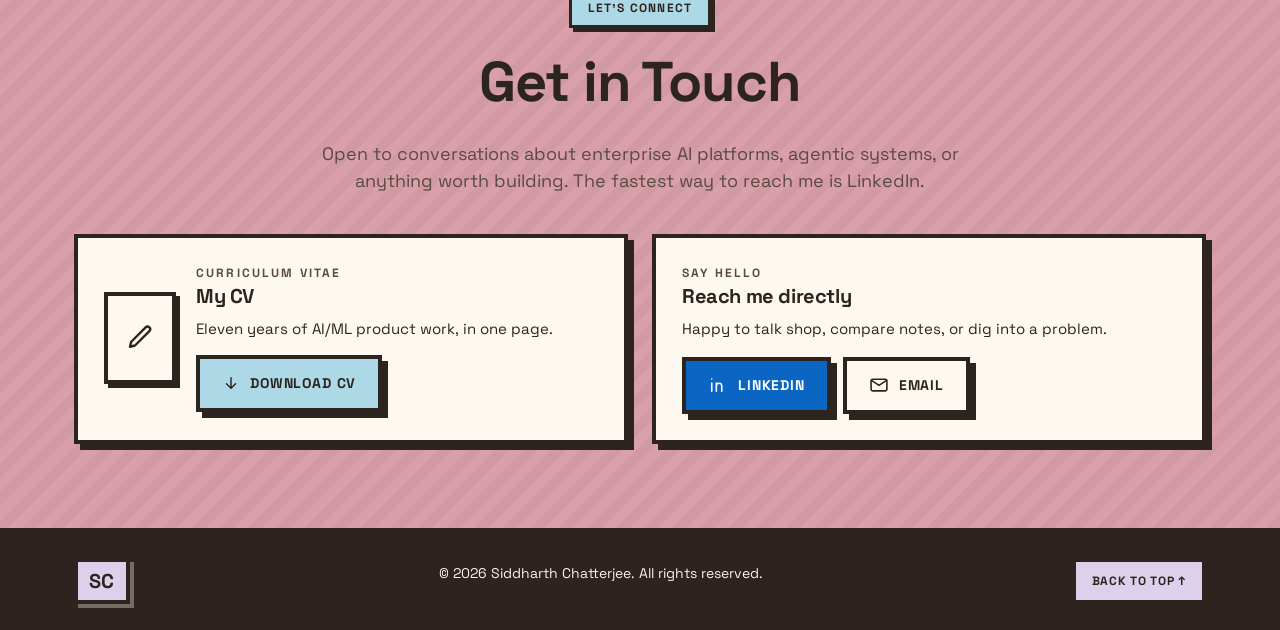
==== commit 98d756a4: "Correct unlisted project and CV links" ====
--- a/index.html
+++ b/index.html
@@ -98,8 +98,8 @@
       <p class="eyebrow reveal">Interactive guides</p>
       <h2 class="h-1 reveal">Enterprise AI <span class="swash">Projects</span></h2>
       <p class="lead reveal" style="max-width:58ch;margin-inline:auto">
-        Two practical explorations of the architecture decisions behind legacy modernization
-        and greenfield AI-native platforms.
+        Two practical explorations of the architecture decisions behind greenfield AI-native
+        platforms and production-grade enterprise agents.
       </p>
     </div>
     <div class="grid grid-2" id="project-cards"></div>
